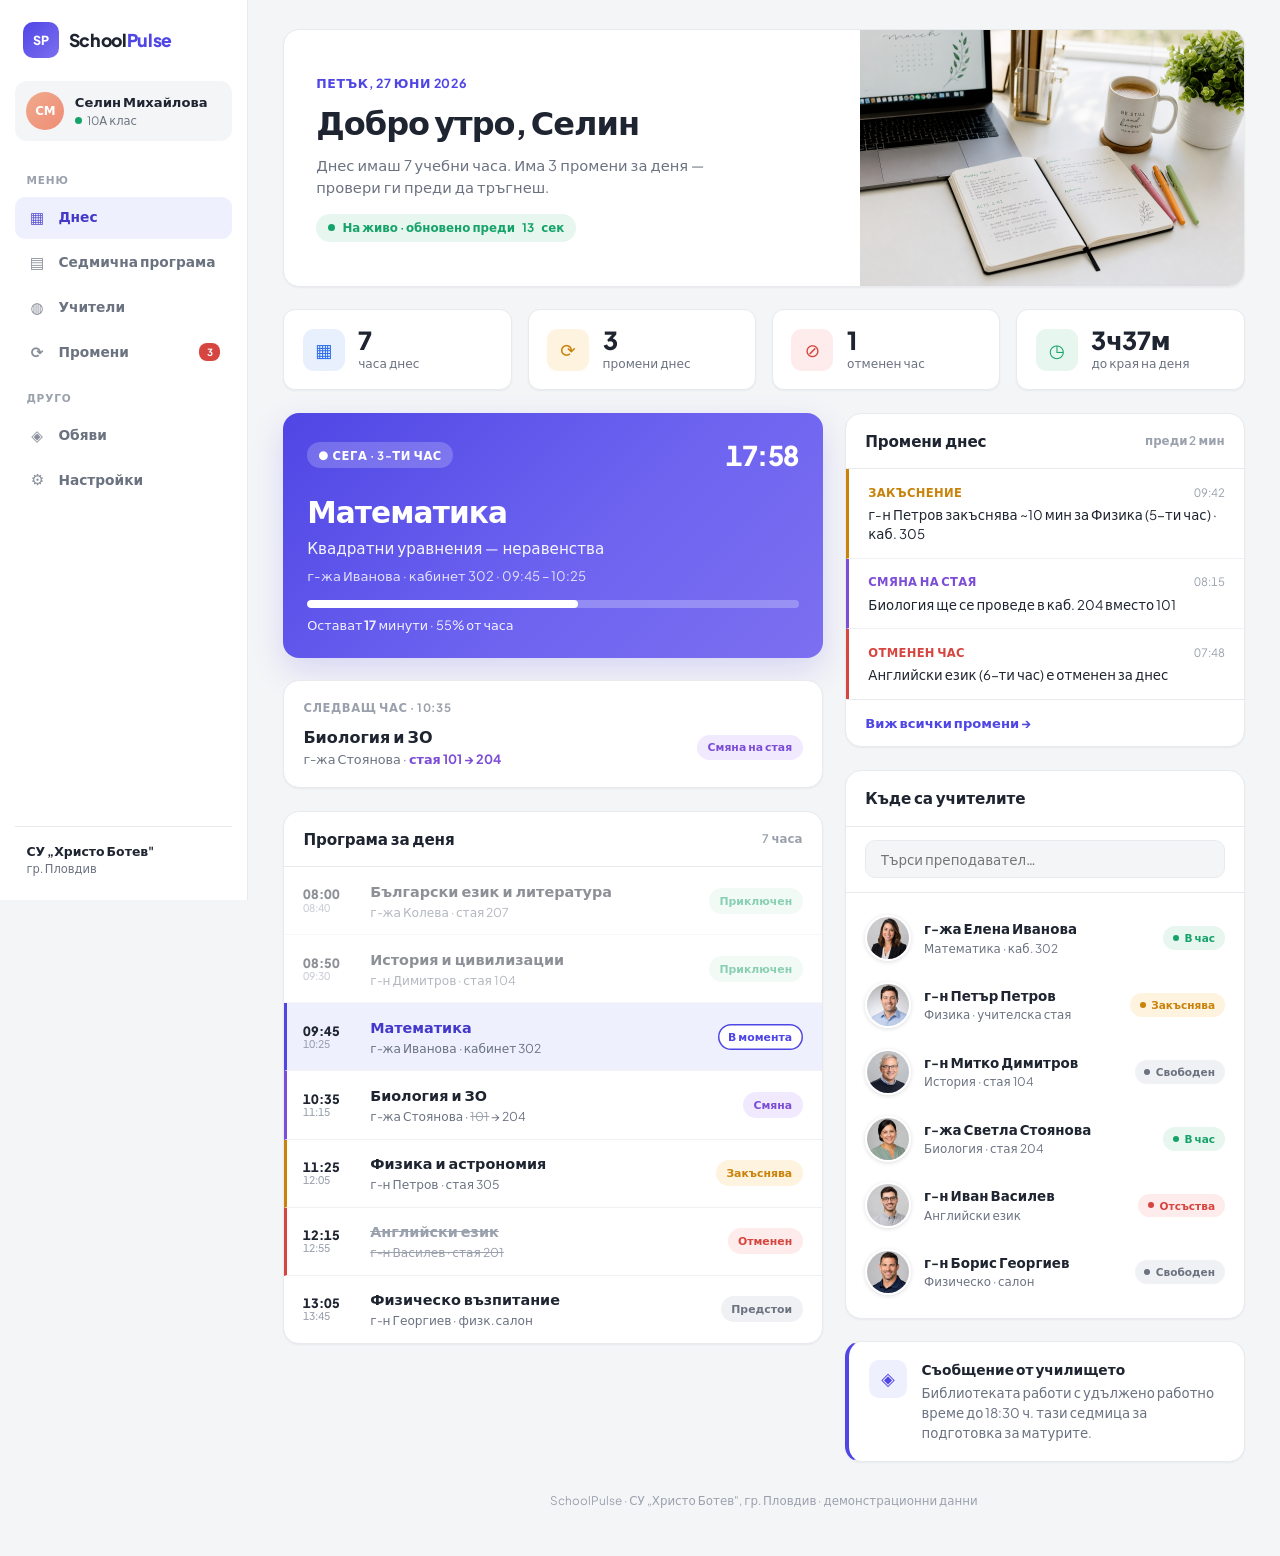
==== index.html @ 6195a9c3 "v9: professional photo-driven redesign - Switch to Plus Jakarta Sans, refined indigo + neutral palet" ====
<!DOCTYPE html>
<html lang="bg">
<head>
  <meta charset="UTF-8">
  <meta name="viewport" content="width=device-width, initial-scale=1.0">
  <title>SchoolPulse — Днес</title>
  <link rel="preconnect" href="https://fonts.googleapis.com">
  <link rel="preconnect" href="https://fonts.gstatic.com" crossorigin>
  <link href="https://fonts.googleapis.com/css2?family=Plus+Jakarta+Sans:ital,wght@0,400;0,500;0,600;0,700;0,800&display=swap" rel="stylesheet">
  <link rel="stylesheet" href="css/style.css">
</head>
<body>
<div class="app">

  <!-- ===== SIDEBAR ===== -->
  <aside class="side">
    <div class="side__brand">
      <span class="side__logo">SP</span>
      <span class="side__name">School<b>Pulse</b></span>
    </div>

    <div class="side__profile">
      <div class="side__avatar">СМ</div>
      <div class="side__pinfo">
        <p class="side__pname">Селин Михайлова</p>
        <p class="side__pmeta"><span class="dot"></span> 10А клас</p>
      </div>
    </div>

    <nav class="side__nav">
      <p class="side__group">Меню</p>
      <a href="index.html" class="side__link side__link--on"><span class="side__ic">▦</span> Днес</a>
      <a href="#" class="side__link"><span class="side__ic">▤</span> Седмична програма</a>
      <a href="#" class="side__link"><span class="side__ic">◍</span> Учители</a>
      <a href="#" class="side__link"><span class="side__ic">⟳</span> Промени <em class="side__badge">3</em></a>
      <p class="side__group">Друго</p>
      <a href="#" class="side__link"><span class="side__ic">◈</span> Обяви</a>
      <a href="#" class="side__link"><span class="side__ic">⚙</span> Настройки</a>
    </nav>

    <div class="side__foot">
      <p class="side__school">СУ „Христо Ботев"</p>
      <p class="side__city">гр. Пловдив</p>
    </div>
  </aside>

  <!-- ===== MAIN ===== -->
  <main class="main">

    <!-- HERO -->
    <header class="hero">
      <div class="hero__text">
        <span class="hero__eyebrow">Петък, 27 юни 2026</span>
        <h1 class="hero__name">Добро утро, Селин</h1>
        <p class="hero__desc">Днес имаш 7 учебни часа. Има 3 промени за деня — провери ги преди да тръгнеш.</p>
        <span class="hero__live"><span class="dot"></span> На живо · обновено преди <span id="sync-ago">12</span> сек</span>
      </div>
      <div class="hero__media"><img src="assets/img/hero-photo.png" alt=""></div>
    </header>

    <!-- STATS -->
    <section class="stats">
      <div class="stat">
        <span class="stat__icon stat__icon--blue">▦</span>
        <div><span class="stat__num">7</span><span class="stat__txt">часа днес</span></div>
      </div>
      <div class="stat">
        <span class="stat__icon stat__icon--amber">⟳</span>
        <div><span class="stat__num">3</span><span class="stat__txt">промени днес</span></div>
      </div>
      <div class="stat">
        <span class="stat__icon stat__icon--red">⊘</span>
        <div><span class="stat__num">1</span><span class="stat__txt">отменен час</span></div>
      </div>
      <div class="stat">
        <span class="stat__icon stat__icon--green">◷</span>
        <div><span class="stat__num" id="day-end-left">3ч 37м</span><span class="stat__txt">до края на деня</span></div>
      </div>
    </section>

    <!-- TWO COLUMNS -->
    <div class="grid">

      <!-- LEFT COLUMN -->
      <div class="col">

        <!-- NOW -->
        <section class="now">
          <div class="now__top">
            <span class="now__tag">● Сега · 3-ти час</span>
            <span class="now__timer" id="countdown">17:51</span>
          </div>
          <h2 class="now__subject">Математика</h2>
          <p class="now__topic">Квадратни уравнения — неравенства</p>
          <p class="now__meta">г-жа Иванова · кабинет 302 · 09:45 – 10:25</p>
          <div class="now__bar"><div class="now__bar-fill" id="progress-fill" style="width:55%"></div></div>
          <p class="now__left">Остават <strong id="mins-left">17</strong> минути · <span id="progress-pct">55</span>% от часа</p>
        </section>

        <!-- NEXT -->
        <section class="card next">
          <p class="next__label">Следващ час · 10:35</p>
          <div class="next__row">
            <div>
              <p class="next__subject">Биология и ЗО</p>
              <p class="next__meta">г-жа Стоянова · <b class="ink-purple">стая 101 → 204</b></p>
            </div>
            <span class="pill pill--purple">Смяна на стая</span>
          </div>
        </section>

        <!-- SCHEDULE -->
        <section class="card">
          <div class="card__head">
            <h3 class="card__title">Програма за деня</h3>
            <span class="card__meta">7 часа</span>
          </div>
          <ul class="sched">
            <li class="lesson lesson--done">
              <span class="lesson__time">08:00<small>08:40</small></span>
              <div class="lesson__info"><p class="lesson__name">Български език и литература</p><p class="lesson__sub">г-жа Колева · стая 207</p></div>
              <span class="pill pill--done">Приключен</span>
            </li>
            <li class="lesson lesson--done">
              <span class="lesson__time">08:50<small>09:30</small></span>
              <div class="lesson__info"><p class="lesson__name">История и цивилизации</p><p class="lesson__sub">г-н Димитров · стая 104</p></div>
              <span class="pill pill--done">Приключен</span>
            </li>
            <li class="lesson lesson--now">
              <span class="lesson__time">09:45<small>10:25</small></span>
              <div class="lesson__info"><p class="lesson__name">Математика</p><p class="lesson__sub">г-жа Иванова · кабинет 302</p></div>
              <span class="pill pill--now">В момента</span>
            </li>
            <li class="lesson lesson--purple">
              <span class="lesson__time">10:35<small>11:15</small></span>
              <div class="lesson__info"><p class="lesson__name">Биология и ЗО</p><p class="lesson__sub">г-жа Стоянова · <s>101</s> → 204</p></div>
              <span class="pill pill--purple">Смяна</span>
            </li>
            <li class="lesson lesson--amber">
              <span class="lesson__time">11:25<small>12:05</small></span>
              <div class="lesson__info"><p class="lesson__name">Физика и астрономия</p><p class="lesson__sub">г-н Петров · стая 305</p></div>
              <span class="pill pill--amber">Закъснява</span>
            </li>
            <li class="lesson lesson--cancel">
              <span class="lesson__time">12:15<small>12:55</small></span>
              <div class="lesson__info"><p class="lesson__name">Английски език</p><p class="lesson__sub">г-н Василев · стая 201</p></div>
              <span class="pill pill--cancel">Отменен</span>
            </li>
            <li class="lesson">
              <span class="lesson__time">13:05<small>13:45</small></span>
              <div class="lesson__info"><p class="lesson__name">Физическо възпитание</p><p class="lesson__sub">г-н Георгиев · физк. салон</p></div>
              <span class="pill pill--soft">Предстои</span>
            </li>
          </ul>
        </section>

      </div>

      <!-- RIGHT COLUMN -->
      <div class="col">

        <!-- CHANGES -->
        <section class="card">
          <div class="card__head">
            <h3 class="card__title">Промени днес</h3>
            <span class="card__meta">преди 2 мин</span>
          </div>
          <ul class="feed">
            <li class="feed__item feed__item--amber">
              <div class="feed__top"><span class="feed__type">Закъснение</span><time class="feed__time">09:42</time></div>
              <p class="feed__text">г-н Петров закъснява ~10 мин за Физика (5-ти час) · каб. 305</p>
            </li>
            <li class="feed__item feed__item--purple">
              <div class="feed__top"><span class="feed__type">Смяна на стая</span><time class="feed__time">08:15</time></div>
              <p class="feed__text">Биология ще се проведе в каб. 204 вместо 101</p>
            </li>
            <li class="feed__item feed__item--red">
              <div class="feed__top"><span class="feed__type">Отменен час</span><time class="feed__time">07:48</time></div>
              <p class="feed__text">Английски език (6-ти час) е отменен за днес</p>
            </li>
          </ul>
          <a class="card__link" href="#">Виж всички промени →</a>
        </section>

        <!-- TEACHERS -->
        <section class="card">
          <div class="card__head">
            <h3 class="card__title">Къде са учителите</h3>
          </div>
          <div class="search"><input type="search" placeholder="Търси преподавател…"></div>
          <div class="teachers">
            <figure class="tcard">
              <img src="assets/img/tp-1.png" alt="г-жа Иванова">
              <figcaption>
                <p class="tcard__name">г-жа Елена Иванова</p>
                <p class="tcard__sub">Математика · каб. 302</p>
              </figcaption>
              <span class="status status--green">В час</span>
            </figure>
            <figure class="tcard">
              <img src="assets/img/tp-2.png" alt="г-н Петров">
              <figcaption>
                <p class="tcard__name">г-н Петър Петров</p>
                <p class="tcard__sub">Физика · учителска стая</p>
              </figcaption>
              <span class="status status--amber">Закъснява</span>
            </figure>
            <figure class="tcard">
              <img src="assets/img/tp-3.png" alt="г-н Димитров">
              <figcaption>
                <p class="tcard__name">г-н Митко Димитров</p>
                <p class="tcard__sub">История · стая 104</p>
              </figcaption>
              <span class="status status--gray">Свободен</span>
            </figure>
            <figure class="tcard">
              <img src="assets/img/tp-4.png" alt="г-жа Стоянова">
              <figcaption>
                <p class="tcard__name">г-жа Светла Стоянова</p>
                <p class="tcard__sub">Биология · стая 204</p>
              </figcaption>
              <span class="status status--green">В час</span>
            </figure>
            <figure class="tcard">
              <img src="assets/img/tp-5.png" alt="г-н Василев">
              <figcaption>
                <p class="tcard__name">г-н Иван Василев</p>
                <p class="tcard__sub">Английски език</p>
              </figcaption>
              <span class="status status--red">Отсъства</span>
            </figure>
            <figure class="tcard">
              <img src="assets/img/tp-6.png" alt="г-н Георгиев">
              <figcaption>
                <p class="tcard__name">г-н Борис Георгиев</p>
                <p class="tcard__sub">Физическо · салон</p>
              </figcaption>
              <span class="status status--gray">Свободен</span>
            </figure>
          </div>
        </section>

        <!-- ANNOUNCEMENT -->
        <section class="announce">
          <span class="announce__icon">◈</span>
          <div>
            <p class="announce__title">Съобщение от училището</p>
            <p class="announce__text">Библиотеката работи с удължено работно време до 18:30 ч. тази седмица за подготовка за матурите.</p>
          </div>
        </section>

      </div>

    </div>

    <p class="footer">SchoolPulse · СУ „Христо Ботев", гр. Пловдив · демонстрационни данни</p>
  </main>

</div>

<!-- BOTTOM NAV (mobile) -->
<nav class="tabs">
  <a href="index.html" class="tabs__item tabs__item--on"><span>▦</span>Днес</a>
  <a href="#" class="tabs__item"><span>▤</span>Седмица</a>
  <a href="#" class="tabs__item"><span>◍</span>Учители</a>
  <a href="#" class="tabs__item"><span>⟳</span>Промени<em>3</em></a>
</nav>

<script src="js/app.js"></script>
</body>
</html>
---- css/style.css ----
/* SchoolPulse v9 — professional, photo-driven dashboard */

:root {
  --bg: #f4f5f7;
  --surface: #ffffff;
  --ink: #1e2430;
  --muted: #6b7280;
  --faint: #9aa1ad;
  --line: #e8eaee;
  --line-soft: #f0f1f4;

  --primary: #4f46e5;
  --primary-soft: #eef0fe;
  --primary-dark: #4338ca;

  --green: #15a36a;   --green-bg: #e7f6ee;
  --amber: #c9820a;   --amber-bg: #fdf3df;
  --purple: #7c4dd6;  --purple-bg: #f1eafe;
  --red: #d6453f;     --red-bg: #fdeceb;
  --gray: #6b7280;    --gray-bg: #f0f1f4;
  --blue: #2f6fed;    --blue-bg: #e8f0fe;

  --shadow-sm: 0 1px 2px rgba(20, 28, 46, 0.05);
  --shadow: 0 4px 16px rgba(20, 28, 46, 0.06);
  --shadow-lg: 0 12px 32px rgba(79, 70, 229, 0.18);
  --radius: 16px;
  --radius-sm: 12px;
  --side-w: 248px;
}

* { box-sizing: border-box; margin: 0; padding: 0; }

body {
  font-family: "Plus Jakarta Sans", system-ui, sans-serif;
  background: var(--bg);
  color: var(--ink);
  line-height: 1.5;
  -webkit-font-smoothing: antialiased;
}

.app { display: flex; min-height: 100vh; }

/* ===== SIDEBAR ===== */
.side {
  width: var(--side-w);
  flex-shrink: 0;
  background: var(--surface);
  border-right: 1px solid var(--line);
  position: fixed;
  inset: 0 auto 0 0;
  display: flex;
  flex-direction: column;
  padding: 1.4rem 0.95rem;
}

.side__brand { display: flex; align-items: center; gap: 0.6rem; padding: 0 0.5rem 1.4rem; }
.side__logo {
  width: 36px; height: 36px; border-radius: 10px;
  background: linear-gradient(135deg, var(--primary), #7c6ff0);
  color: #fff; font-weight: 800; font-size: 0.78rem;
  display: grid; place-items: center;
}
.side__name { font-size: 1.1rem; font-weight: 800; letter-spacing: -0.02em; }
.side__name b { color: var(--primary); font-weight: 800; }

.side__profile {
  display: flex; align-items: center; gap: 0.65rem;
  padding: 0.7rem; margin-bottom: 1.1rem;
  background: var(--bg);
  border-radius: var(--radius-sm);
}
.side__avatar {
  width: 38px; height: 38px; border-radius: 50%;
  background: linear-gradient(135deg, #f0a98c, #ef8d76);
  color: #fff; font-weight: 700; font-size: 0.74rem;
  display: grid; place-items: center; flex-shrink: 0;
}
.side__pname { font-weight: 700; font-size: 0.82rem; white-space: nowrap; overflow: hidden; text-overflow: ellipsis; }
.side__pmeta { font-size: 0.72rem; color: var(--muted); display: flex; align-items: center; gap: 0.35rem; }

.side__nav { flex: 1; display: flex; flex-direction: column; gap: 0.18rem; }
.side__group {
  font-size: 0.66rem; font-weight: 700; text-transform: uppercase;
  letter-spacing: 0.08em; color: var(--faint);
  padding: 0.85rem 0.7rem 0.35rem;
}
.side__link {
  display: flex; align-items: center; gap: 0.7rem;
  padding: 0.6rem 0.75rem; border-radius: 10px;
  text-decoration: none; color: var(--muted);
  font-weight: 600; font-size: 0.86rem;
  transition: background 0.15s, color 0.15s;
}
.side__ic { font-size: 0.95rem; width: 20px; text-align: center; opacity: 0.8; }
.side__link:hover { background: var(--bg); color: var(--ink); }
.side__link--on { background: var(--primary-soft); color: var(--primary-dark); }
.side__badge {
  margin-left: auto; font-style: normal;
  background: var(--red); color: #fff;
  font-size: 0.62rem; font-weight: 700;
  padding: 0.1rem 0.45rem; border-radius: 8px;
}
.side__foot { padding: 0.9rem 0.7rem 0; border-top: 1px solid var(--line); }
.side__school { font-size: 0.78rem; font-weight: 700; }
.side__city { font-size: 0.72rem; color: var(--muted); }
.dot { width: 7px; height: 7px; border-radius: 50%; background: var(--green); display: inline-block; }

/* ===== MAIN ===== */
.main {
  margin-left: var(--side-w);
  flex: 1;
  padding: 1.8rem 2.2rem 2.4rem;
  max-width: 1420px;
  display: flex;
  flex-direction: column;
  gap: 1.4rem;
}

/* HERO */
.hero {
  display: flex;
  align-items: stretch;
  justify-content: space-between;
  gap: 2rem;
  background: var(--surface);
  border: 1px solid var(--line);
  border-radius: var(--radius);
  box-shadow: var(--shadow-sm);
  overflow: hidden;
}
.hero__text { padding: 1.9rem 2rem; display: flex; flex-direction: column; justify-content: center; }
.hero__eyebrow { font-size: 0.78rem; font-weight: 700; color: var(--primary); text-transform: uppercase; letter-spacing: 0.05em; }
.hero__name { font-size: 2rem; font-weight: 800; letter-spacing: -0.03em; margin-top: 0.35rem; }
.hero__desc { font-size: 0.92rem; color: var(--muted); margin-top: 0.5rem; max-width: 440px; }
.hero__live {
  display: inline-flex; align-items: center; gap: 0.45rem; align-self: flex-start;
  margin-top: 1rem; font-size: 0.74rem; font-weight: 700;
  background: var(--green-bg); color: var(--green);
  padding: 0.32rem 0.75rem; border-radius: 999px;
}
.hero__live .dot { animation: blink 1.8s infinite; }
@keyframes blink { 50% { opacity: 0.35; } }
.hero__media { width: 40%; min-width: 280px; flex-shrink: 0; }
.hero__media img { width: 100%; height: 100%; object-fit: cover; display: block; }

/* STATS */
.stats { display: grid; grid-template-columns: repeat(4, 1fr); gap: 1rem; }
.stat {
  display: flex; align-items: center; gap: 0.85rem;
  background: var(--surface);
  border: 1px solid var(--line);
  border-radius: var(--radius-sm);
  padding: 1.05rem 1.15rem;
  box-shadow: var(--shadow-sm);
}
.stat__icon {
  width: 42px; height: 42px; border-radius: 11px;
  display: grid; place-items: center;
  font-size: 1.15rem; flex-shrink: 0;
}
.stat__icon--blue  { background: var(--blue-bg);  color: var(--blue); }
.stat__icon--amber { background: var(--amber-bg); color: var(--amber); }
.stat__icon--red   { background: var(--red-bg);   color: var(--red); }
.stat__icon--green { background: var(--green-bg); color: var(--green); }
.stat__num { display: block; font-size: 1.55rem; font-weight: 800; letter-spacing: -0.02em; line-height: 1.1; }
.stat__txt { display: block; font-size: 0.76rem; color: var(--muted); font-weight: 500; }

/* GRID */
.grid { display: grid; grid-template-columns: 1.35fr 1fr; gap: 1.4rem; align-items: start; }
.col { display: flex; flex-direction: column; gap: 1.4rem; }

/* CARD */
.card {
  background: var(--surface);
  border: 1px solid var(--line);
  border-radius: var(--radius);
  box-shadow: var(--shadow-sm);
  overflow: hidden;
}
.card__head {
  display: flex; align-items: center; justify-content: space-between;
  padding: 1rem 1.2rem; border-bottom: 1px solid var(--line);
}
.card__title { font-size: 0.95rem; font-weight: 800; letter-spacing: -0.01em; }
.card__meta { font-size: 0.74rem; color: var(--faint); font-weight: 600; }
.card__link {
  display: block; padding: 0.85rem 1.2rem;
  font-size: 0.82rem; font-weight: 700; color: var(--primary);
  text-decoration: none; border-top: 1px solid var(--line);
}
.card__link:hover { background: var(--primary-soft); }

/* NOW */
.now {
  background: linear-gradient(135deg, var(--primary) 0%, #6d63f0 55%, #7c6ff0 100%);
  border-radius: var(--radius);
  padding: 1.4rem 1.5rem;
  color: #fff;
  box-shadow: var(--shadow-lg);
}
.now__top { display: flex; align-items: center; justify-content: space-between; }
.now__tag {
  font-size: 0.72rem; font-weight: 700; text-transform: uppercase; letter-spacing: 0.05em;
  background: rgba(255,255,255,0.2); padding: 0.28rem 0.7rem; border-radius: 999px;
}
.now__timer { font-size: 1.7rem; font-weight: 800; font-variant-numeric: tabular-nums; letter-spacing: -0.02em; }
.now__subject { font-size: 1.85rem; font-weight: 800; letter-spacing: -0.03em; margin-top: 0.8rem; }
.now__topic { font-size: 0.95rem; opacity: 0.95; margin-top: 0.25rem; }
.now__meta { font-size: 0.82rem; opacity: 0.82; margin-top: 0.4rem; }
.now__bar { height: 8px; background: rgba(255,255,255,0.25); border-radius: 999px; margin-top: 0.9rem; overflow: hidden; }
.now__bar-fill { height: 100%; background: #fff; border-radius: 999px; transition: width 1s linear; }
.now__left { font-size: 0.8rem; opacity: 0.92; margin-top: 0.5rem; }

/* NEXT */
.next { padding: 1.1rem 1.2rem; }
.next__label { font-size: 0.72rem; font-weight: 700; text-transform: uppercase; letter-spacing: 0.05em; color: var(--faint); margin-bottom: 0.55rem; }
.next__row { display: flex; align-items: center; justify-content: space-between; gap: 0.75rem; }
.next__subject { font-weight: 800; font-size: 1rem; }
.next__meta { font-size: 0.8rem; color: var(--muted); margin-top: 0.1rem; }
.ink-purple { color: var(--purple); font-weight: 700; }

/* SCHEDULE */
.sched { list-style: none; }
.lesson {
  display: grid; grid-template-columns: 54px 1fr auto;
  align-items: center; gap: 0.8rem;
  padding: 0.85rem 1.2rem; border-bottom: 1px solid var(--line-soft);
}
.lesson:last-child { border-bottom: none; }
.lesson__time { font-size: 0.8rem; font-weight: 800; line-height: 1.15; font-variant-numeric: tabular-nums; }
.lesson__time small { display: block; font-size: 0.66rem; font-weight: 500; color: var(--faint); }
.lesson__name { font-weight: 700; font-size: 0.9rem; }
.lesson__sub { font-size: 0.76rem; color: var(--muted); }
.lesson__sub s { color: var(--faint); }
.lesson--now { background: var(--primary-soft); border-left: 3px solid var(--primary); padding-left: calc(1.2rem - 3px); }
.lesson--now .lesson__name { color: var(--primary-dark); }
.lesson--purple { border-left: 3px solid var(--purple); padding-left: calc(1.2rem - 3px); }
.lesson--amber  { border-left: 3px solid var(--amber);  padding-left: calc(1.2rem - 3px); }
.lesson--cancel { border-left: 3px solid var(--red); padding-left: calc(1.2rem - 3px); }
.lesson--cancel .lesson__name, .lesson--cancel .lesson__sub { text-decoration: line-through; color: var(--faint); }
.lesson--done { opacity: 0.5; }

/* PILLS */
.pill {
  font-size: 0.68rem; font-weight: 700;
  padding: 0.28rem 0.65rem; border-radius: 999px; white-space: nowrap;
}
.pill--done   { background: var(--green-bg);  color: var(--green); }
.pill--now    { background: #fff; color: var(--primary); box-shadow: inset 0 0 0 1.5px var(--primary); }
.pill--purple { background: var(--purple-bg); color: var(--purple); }
.pill--amber  { background: var(--amber-bg);  color: var(--amber); }
.pill--cancel { background: var(--red-bg);    color: var(--red); }
.pill--soft   { background: var(--gray-bg);   color: var(--gray); }

/* FEED */
.feed { list-style: none; }
.feed__item { padding: 0.9rem 1.2rem; border-bottom: 1px solid var(--line-soft); border-left: 3px solid transparent; }
.feed__item:last-child { border-bottom: none; }
.feed__item--amber  { border-left-color: var(--amber); }
.feed__item--purple { border-left-color: var(--purple); }
.feed__item--red    { border-left-color: var(--red); }
.feed__top { display: flex; align-items: center; justify-content: space-between; gap: 0.5rem; }
.feed__type { font-size: 0.72rem; font-weight: 800; text-transform: uppercase; letter-spacing: 0.03em; }
.feed__item--amber .feed__type  { color: var(--amber); }
.feed__item--purple .feed__type { color: var(--purple); }
.feed__item--red .feed__type    { color: var(--red); }
.feed__time { font-size: 0.72rem; color: var(--faint); font-variant-numeric: tabular-nums; }
.feed__text { font-size: 0.83rem; color: var(--ink); margin-top: 0.25rem; line-height: 1.45; }

/* SEARCH */
.search { padding: 0.85rem 1.2rem; border-bottom: 1px solid var(--line); }
.search input {
  width: 100%; font-family: inherit; font-size: 0.84rem; font-weight: 500;
  padding: 0.6rem 0.9rem; border: 1px solid var(--line);
  border-radius: 10px; background: var(--bg); color: var(--ink); outline: none;
}
.search input:focus { border-color: var(--primary); box-shadow: 0 0 0 3px var(--primary-soft); }

/* TEACHERS */
.teachers { padding: 0.75rem 0.6rem; }
.tcard {
  display: flex; align-items: center; gap: 0.8rem;
  padding: 0.65rem 0.6rem; border-radius: 12px;
  transition: background 0.12s;
}
.tcard:hover { background: var(--bg); }
.tcard img {
  width: 46px; height: 46px; border-radius: 50%;
  object-fit: cover; flex-shrink: 0;
  border: 2px solid var(--surface);
  box-shadow: 0 1px 4px rgba(20,28,46,0.15);
}
.tcard figcaption { flex: 1; min-width: 0; }
.tcard__name { font-weight: 700; font-size: 0.84rem; white-space: nowrap; overflow: hidden; text-overflow: ellipsis; }
.tcard__sub { font-size: 0.74rem; color: var(--muted); }
.status {
  font-size: 0.66rem; font-weight: 700; white-space: nowrap;
  padding: 0.25rem 0.6rem; border-radius: 999px;
  display: inline-flex; align-items: center; gap: 0.35rem;
}
.status::before { content: ""; width: 6px; height: 6px; border-radius: 50%; background: currentColor; }
.status--green { background: var(--green-bg); color: var(--green); }
.status--amber { background: var(--amber-bg); color: var(--amber); }
.status--gray  { background: var(--gray-bg);  color: var(--gray); }
.status--red   { background: var(--red-bg);   color: var(--red); }

/* ANNOUNCE */
.announce {
  display: flex; align-items: flex-start; gap: 0.9rem;
  background: var(--surface);
  border: 1px solid var(--line);
  border-left: 4px solid var(--primary);
  border-radius: var(--radius);
  padding: 1.1rem 1.25rem;
  box-shadow: var(--shadow-sm);
}
.announce__icon {
  width: 38px; height: 38px; border-radius: 10px; flex-shrink: 0;
  background: var(--primary-soft); color: var(--primary);
  display: grid; place-items: center; font-size: 1.1rem;
}
.announce__title { font-weight: 800; font-size: 0.86rem; }
.announce__text { font-size: 0.83rem; color: var(--muted); margin-top: 0.2rem; line-height: 1.5; }

.footer { text-align: center; font-size: 0.74rem; color: var(--faint); padding: 0.5rem 0; }

/* BOTTOM TABS — mobile */
.tabs { display: none; }

/* ===== RESPONSIVE ===== */
@media (max-width: 1040px) {
  .grid { grid-template-columns: 1fr; }
}

@media (max-width: 760px) {
  .side { display: none; }
  .main { margin-left: 0; padding: 1.2rem 1rem 5.5rem; }
  .hero { flex-direction: column; }
  .hero__media { width: 100%; min-width: 0; height: 180px; }
  .hero__text { padding: 1.4rem 1.3rem; }
  .stats { grid-template-columns: repeat(2, 1fr); gap: 0.7rem; }

  .tabs {
    display: flex;
    position: fixed; left: 50%; bottom: 14px; transform: translateX(-50%);
    width: calc(100% - 2rem); max-width: 460px;
    background: var(--surface); border: 1px solid var(--line);
    border-radius: 999px; box-shadow: 0 8px 24px rgba(20,28,46,0.14);
    padding: 0.4rem; z-index: 100;
  }
  .tabs__item {
    flex: 1; display: flex; flex-direction: column; align-items: center; gap: 0.12rem;
    text-decoration: none; font-size: 0.62rem; font-weight: 700;
    color: var(--muted); padding: 0.4rem 0; border-radius: 999px; position: relative;
  }
  .tabs__item span { font-size: 1rem; }
  .tabs__item--on { background: var(--primary-soft); color: var(--primary); }
  .tabs__item em {
    position: absolute; top: 2px; right: calc(50% - 20px);
    background: var(--red); color: #fff; font-style: normal; font-size: 0.55rem;
    padding: 0.05rem 0.3rem; border-radius: 8px;
  }
}
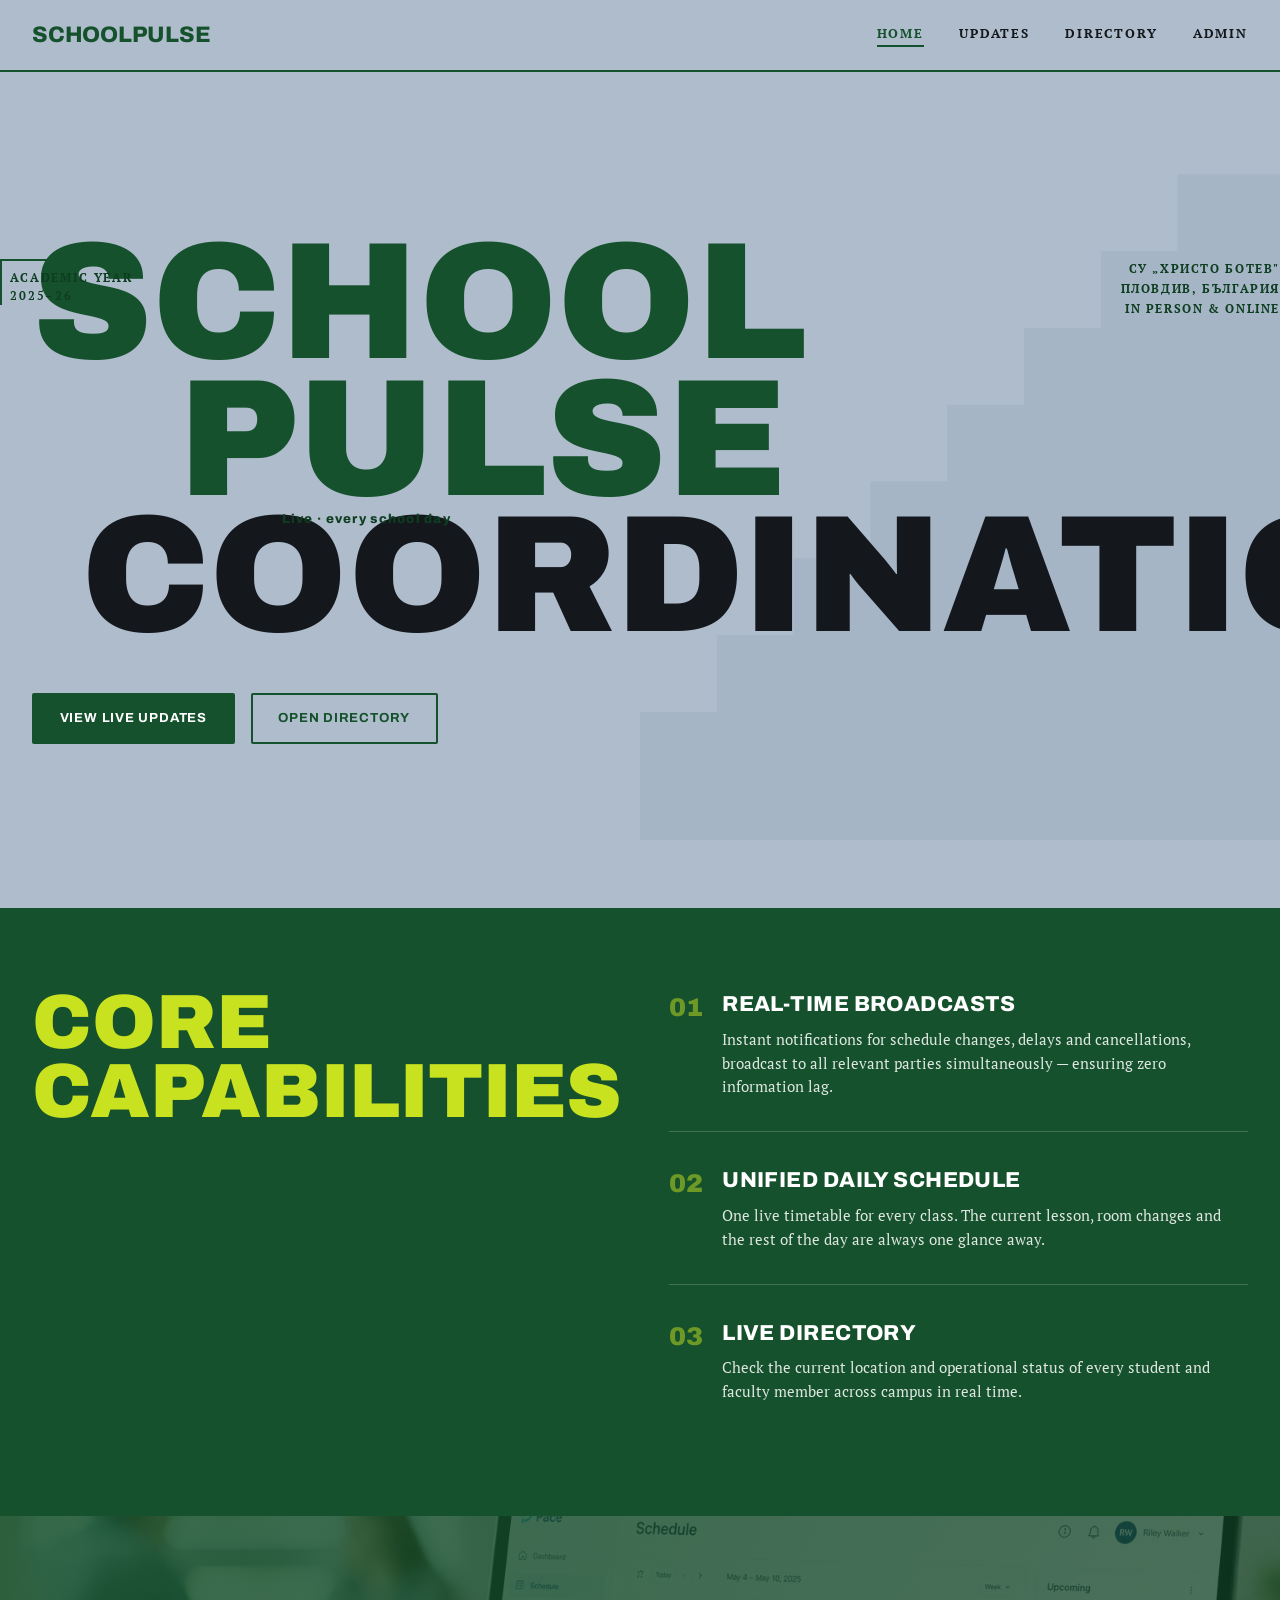
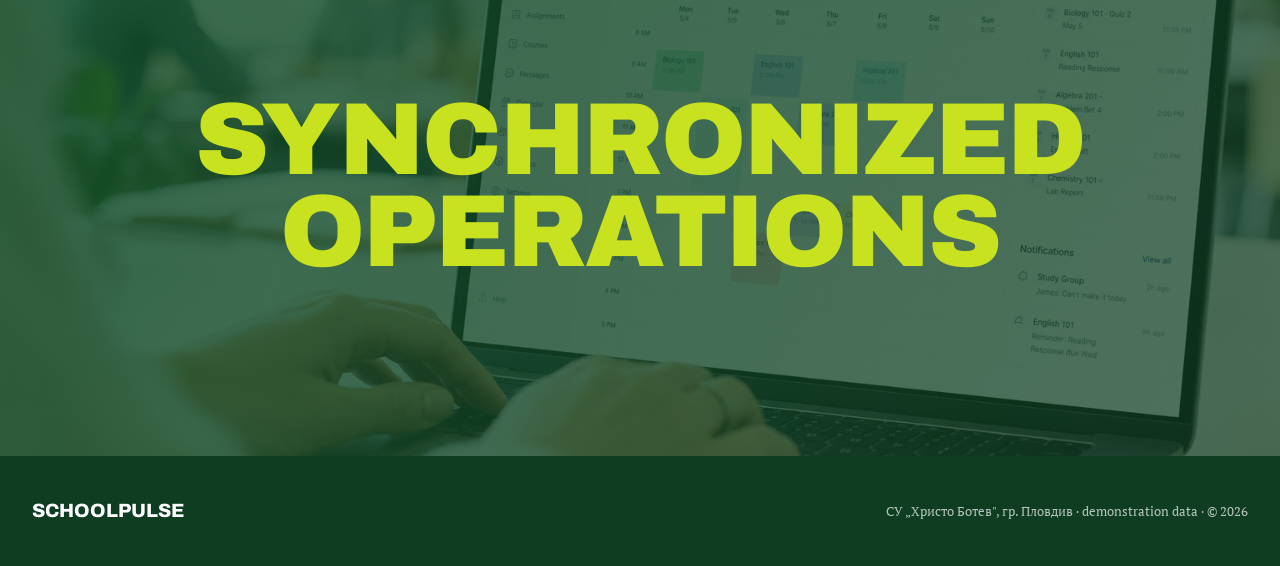
==== commit 43e4ad07: "v10: editorial enterprise multi-page redesign Rebuild as a 4-page product matching the requested edi" ====
--- a/index.html
+++ b/index.html
@@ -1,271 +1,100 @@
 <!DOCTYPE html>
-<html lang="bg">
+<html lang="en">
 <head>
   <meta charset="UTF-8">
   <meta name="viewport" content="width=device-width, initial-scale=1.0">
-  <title>SchoolPulse — Днес</title>
+  <title>SchoolPulse — Live School Coordination</title>
   <link rel="preconnect" href="https://fonts.googleapis.com">
   <link rel="preconnect" href="https://fonts.gstatic.com" crossorigin>
-  <link href="https://fonts.googleapis.com/css2?family=Plus+Jakarta+Sans:ital,wght@0,400;0,500;0,600;0,700;0,800&display=swap" rel="stylesheet">
+  <link href="https://fonts.googleapis.com/css2?family=Archivo:wght@600;700;800;900&family=PT+Serif:wght@400;700&display=swap" rel="stylesheet">
   <link rel="stylesheet" href="css/style.css">
 </head>
 <body>
-<div class="app">
 
-  <!-- ===== SIDEBAR ===== -->
-  <aside class="side">
-    <div class="side__brand">
-      <span class="side__logo">SP</span>
-      <span class="side__name">School<b>Pulse</b></span>
+  <header class="nav">
+    <div class="nav__inner">
+      <a href="index.html" class="nav__brand">SCHOOLPULSE</a>
+      <nav class="nav__links">
+        <a href="index.html" class="nav__link nav__link--on">Home</a>
+        <a href="updates.html" class="nav__link">Updates</a>
+        <a href="directory.html" class="nav__link">Directory</a>
+        <a href="admin.html" class="nav__link">Admin</a>
+      </nav>
     </div>
+  </header>
 
-    <div class="side__profile">
-      <div class="side__avatar">СМ</div>
-      <div class="side__pinfo">
-        <p class="side__pname">Селин Михайлова</p>
-        <p class="side__pmeta"><span class="dot"></span> 10А клас</p>
+  <!-- HERO -->
+  <section class="hero">
+    <svg class="hero__stairs" viewBox="0 0 1000 600" preserveAspectRatio="xMidYMid slice" aria-hidden="true">
+      <g fill="#9fb0c1">
+        <rect x="500" y="500" width="100" height="100"/>
+        <rect x="560" y="440" width="100" height="160"/>
+        <rect x="620" y="380" width="100" height="220"/>
+        <rect x="680" y="320" width="100" height="280"/>
+        <rect x="740" y="260" width="100" height="340"/>
+        <rect x="800" y="200" width="100" height="400"/>
+        <rect x="860" y="140" width="100" height="460"/>
+        <rect x="920" y="80"  width="100" height="520"/>
+      </g>
+    </svg>
+    <div class="wrap hero__inner">
+      <span class="hero__corner">Academic Year<br>2025–26</span>
+      <span class="hero__place">СУ „Христо Ботев"<br>Пловдив, България<br>In person &amp; online</span>
+      <h1 class="hero__title d">
+        <span class="l1">School</span>
+        <span class="l2">Pulse</span>
+        <span class="l3">Coordination</span>
+      </h1>
+      <span class="hero__date d">Live · every school day</span>
+      <div class="hero__cta">
+        <a href="updates.html" class="btn btn--solid">View Live Updates</a>
+        <a href="directory.html" class="btn btn--ghost">Open Directory</a>
       </div>
     </div>
+  </section>
 
-    <nav class="side__nav">
-      <p class="side__group">Меню</p>
-      <a href="index.html" class="side__link side__link--on"><span class="side__ic">▦</span> Днес</a>
-      <a href="#" class="side__link"><span class="side__ic">▤</span> Седмична програма</a>
-      <a href="#" class="side__link"><span class="side__ic">◍</span> Учители</a>
-      <a href="#" class="side__link"><span class="side__ic">⟳</span> Промени <em class="side__badge">3</em></a>
-      <p class="side__group">Друго</p>
-      <a href="#" class="side__link"><span class="side__ic">◈</span> Обяви</a>
-      <a href="#" class="side__link"><span class="side__ic">⚙</span> Настройки</a>
-    </nav>
+  <!-- CORE CAPABILITIES -->
+  <section class="caps">
+    <div class="wrap caps__grid">
+      <h2 class="caps__title d">Core<br>Capabilities</h2>
+      <div class="caps__list">
+        <article class="cap">
+          <span class="cap__num d">01</span>
+          <div>
+            <h3 class="cap__name">Real-Time Broadcasts</h3>
+            <p class="cap__desc">Instant notifications for schedule changes, delays and cancellations, broadcast to all relevant parties simultaneously — ensuring zero information lag.</p>
+          </div>
+        </article>
+        <article class="cap">
+          <span class="cap__num d">02</span>
+          <div>
+            <h3 class="cap__name">Unified Daily Schedule</h3>
+            <p class="cap__desc">One live timetable for every class. The current lesson, room changes and the rest of the day are always one glance away.</p>
+          </div>
+        </article>
+        <article class="cap">
+          <span class="cap__num d">03</span>
+          <div>
+            <h3 class="cap__name">Live Directory</h3>
+            <p class="cap__desc">Check the current location and operational status of every student and faculty member across campus in real time.</p>
+          </div>
+        </article>
+      </div>
+    </div>
+  </section>
 
-    <div class="side__foot">
-      <p class="side__school">СУ „Христо Ботев"</p>
-      <p class="side__city">гр. Пловдив</p>
+  <!-- OPS BAND -->
+  <section class="ops">
+    <img class="ops__img" src="assets/img/ops.png" alt="">
+    <h2 class="ops__title d">Synchronized<br>Operations</h2>
+  </section>
+
+  <footer class="foot">
+    <div class="wrap foot__inner">
+      <span class="foot__brand">SCHOOLPULSE</span>
+      <span class="foot__txt">СУ „Христо Ботев", гр. Пловдив · demonstration data · © 2026</span>
     </div>
-  </aside>
+  </footer>
 
-  <!-- ===== MAIN ===== -->
-  <main class="main">
-
-    <!-- HERO -->
-    <header class="hero">
-      <div class="hero__text">
-        <span class="hero__eyebrow">Петък, 27 юни 2026</span>
-        <h1 class="hero__name">Добро утро, Селин</h1>
-        <p class="hero__desc">Днес имаш 7 учебни часа. Има 3 промени за деня — провери ги преди да тръгнеш.</p>
-        <span class="hero__live"><span class="dot"></span> На живо · обновено преди <span id="sync-ago">12</span> сек</span>
-      </div>
-      <div class="hero__media"><img src="assets/img/hero-photo.png" alt=""></div>
-    </header>
-
-    <!-- STATS -->
-    <section class="stats">
-      <div class="stat">
-        <span class="stat__icon stat__icon--blue">▦</span>
-        <div><span class="stat__num">7</span><span class="stat__txt">часа днес</span></div>
-      </div>
-      <div class="stat">
-        <span class="stat__icon stat__icon--amber">⟳</span>
-        <div><span class="stat__num">3</span><span class="stat__txt">промени днес</span></div>
-      </div>
-      <div class="stat">
-        <span class="stat__icon stat__icon--red">⊘</span>
-        <div><span class="stat__num">1</span><span class="stat__txt">отменен час</span></div>
-      </div>
-      <div class="stat">
-        <span class="stat__icon stat__icon--green">◷</span>
-        <div><span class="stat__num" id="day-end-left">3ч 37м</span><span class="stat__txt">до края на деня</span></div>
-      </div>
-    </section>
-
-    <!-- TWO COLUMNS -->
-    <div class="grid">
-
-      <!-- LEFT COLUMN -->
-      <div class="col">
-
-        <!-- NOW -->
-        <section class="now">
-          <div class="now__top">
-            <span class="now__tag">● Сега · 3-ти час</span>
-            <span class="now__timer" id="countdown">17:51</span>
-          </div>
-          <h2 class="now__subject">Математика</h2>
-          <p class="now__topic">Квадратни уравнения — неравенства</p>
-          <p class="now__meta">г-жа Иванова · кабинет 302 · 09:45 – 10:25</p>
-          <div class="now__bar"><div class="now__bar-fill" id="progress-fill" style="width:55%"></div></div>
-          <p class="now__left">Остават <strong id="mins-left">17</strong> минути · <span id="progress-pct">55</span>% от часа</p>
-        </section>
-
-        <!-- NEXT -->
-        <section class="card next">
-          <p class="next__label">Следващ час · 10:35</p>
-          <div class="next__row">
-            <div>
-              <p class="next__subject">Биология и ЗО</p>
-              <p class="next__meta">г-жа Стоянова · <b class="ink-purple">стая 101 → 204</b></p>
-            </div>
-            <span class="pill pill--purple">Смяна на стая</span>
-          </div>
-        </section>
-
-        <!-- SCHEDULE -->
-        <section class="card">
-          <div class="card__head">
-            <h3 class="card__title">Програма за деня</h3>
-            <span class="card__meta">7 часа</span>
-          </div>
-          <ul class="sched">
-            <li class="lesson lesson--done">
-              <span class="lesson__time">08:00<small>08:40</small></span>
-              <div class="lesson__info"><p class="lesson__name">Български език и литература</p><p class="lesson__sub">г-жа Колева · стая 207</p></div>
-              <span class="pill pill--done">Приключен</span>
-            </li>
-            <li class="lesson lesson--done">
-              <span class="lesson__time">08:50<small>09:30</small></span>
-              <div class="lesson__info"><p class="lesson__name">История и цивилизации</p><p class="lesson__sub">г-н Димитров · стая 104</p></div>
-              <span class="pill pill--done">Приключен</span>
-            </li>
-            <li class="lesson lesson--now">
-              <span class="lesson__time">09:45<small>10:25</small></span>
-              <div class="lesson__info"><p class="lesson__name">Математика</p><p class="lesson__sub">г-жа Иванова · кабинет 302</p></div>
-              <span class="pill pill--now">В момента</span>
-            </li>
-            <li class="lesson lesson--purple">
-              <span class="lesson__time">10:35<small>11:15</small></span>
-              <div class="lesson__info"><p class="lesson__name">Биология и ЗО</p><p class="lesson__sub">г-жа Стоянова · <s>101</s> → 204</p></div>
-              <span class="pill pill--purple">Смяна</span>
-            </li>
-            <li class="lesson lesson--amber">
-              <span class="lesson__time">11:25<small>12:05</small></span>
-              <div class="lesson__info"><p class="lesson__name">Физика и астрономия</p><p class="lesson__sub">г-н Петров · стая 305</p></div>
-              <span class="pill pill--amber">Закъснява</span>
-            </li>
-            <li class="lesson lesson--cancel">
-              <span class="lesson__time">12:15<small>12:55</small></span>
-              <div class="lesson__info"><p class="lesson__name">Английски език</p><p class="lesson__sub">г-н Василев · стая 201</p></div>
-              <span class="pill pill--cancel">Отменен</span>
-            </li>
-            <li class="lesson">
-              <span class="lesson__time">13:05<small>13:45</small></span>
-              <div class="lesson__info"><p class="lesson__name">Физическо възпитание</p><p class="lesson__sub">г-н Георгиев · физк. салон</p></div>
-              <span class="pill pill--soft">Предстои</span>
-            </li>
-          </ul>
-        </section>
-
-      </div>
-
-      <!-- RIGHT COLUMN -->
-      <div class="col">
-
-        <!-- CHANGES -->
-        <section class="card">
-          <div class="card__head">
-            <h3 class="card__title">Промени днес</h3>
-            <span class="card__meta">преди 2 мин</span>
-          </div>
-          <ul class="feed">
-            <li class="feed__item feed__item--amber">
-              <div class="feed__top"><span class="feed__type">Закъснение</span><time class="feed__time">09:42</time></div>
-              <p class="feed__text">г-н Петров закъснява ~10 мин за Физика (5-ти час) · каб. 305</p>
-            </li>
-            <li class="feed__item feed__item--purple">
-              <div class="feed__top"><span class="feed__type">Смяна на стая</span><time class="feed__time">08:15</time></div>
-              <p class="feed__text">Биология ще се проведе в каб. 204 вместо 101</p>
-            </li>
-            <li class="feed__item feed__item--red">
-              <div class="feed__top"><span class="feed__type">Отменен час</span><time class="feed__time">07:48</time></div>
-              <p class="feed__text">Английски език (6-ти час) е отменен за днес</p>
-            </li>
-          </ul>
-          <a class="card__link" href="#">Виж всички промени →</a>
-        </section>
-
-        <!-- TEACHERS -->
-        <section class="card">
-          <div class="card__head">
-            <h3 class="card__title">Къде са учителите</h3>
-          </div>
-          <div class="search"><input type="search" placeholder="Търси преподавател…"></div>
-          <div class="teachers">
-            <figure class="tcard">
-              <img src="assets/img/tp-1.png" alt="г-жа Иванова">
-              <figcaption>
-                <p class="tcard__name">г-жа Елена Иванова</p>
-                <p class="tcard__sub">Математика · каб. 302</p>
-              </figcaption>
-              <span class="status status--green">В час</span>
-            </figure>
-            <figure class="tcard">
-              <img src="assets/img/tp-2.png" alt="г-н Петров">
-              <figcaption>
-                <p class="tcard__name">г-н Петър Петров</p>
-                <p class="tcard__sub">Физика · учителска стая</p>
-              </figcaption>
-              <span class="status status--amber">Закъснява</span>
-            </figure>
-            <figure class="tcard">
-              <img src="assets/img/tp-3.png" alt="г-н Димитров">
-              <figcaption>
-                <p class="tcard__name">г-н Митко Димитров</p>
-                <p class="tcard__sub">История · стая 104</p>
-              </figcaption>
-              <span class="status status--gray">Свободен</span>
-            </figure>
-            <figure class="tcard">
-              <img src="assets/img/tp-4.png" alt="г-жа Стоянова">
-              <figcaption>
-                <p class="tcard__name">г-жа Светла Стоянова</p>
-                <p class="tcard__sub">Биология · стая 204</p>
-              </figcaption>
-              <span class="status status--green">В час</span>
-            </figure>
-            <figure class="tcard">
-              <img src="assets/img/tp-5.png" alt="г-н Василев">
-              <figcaption>
-                <p class="tcard__name">г-н Иван Василев</p>
-                <p class="tcard__sub">Английски език</p>
-              </figcaption>
-              <span class="status status--red">Отсъства</span>
-            </figure>
-            <figure class="tcard">
-              <img src="assets/img/tp-6.png" alt="г-н Георгиев">
-              <figcaption>
-                <p class="tcard__name">г-н Борис Георгиев</p>
-                <p class="tcard__sub">Физическо · салон</p>
-              </figcaption>
-              <span class="status status--gray">Свободен</span>
-            </figure>
-          </div>
-        </section>
-
-        <!-- ANNOUNCEMENT -->
-        <section class="announce">
-          <span class="announce__icon">◈</span>
-          <div>
-            <p class="announce__title">Съобщение от училището</p>
-            <p class="announce__text">Библиотеката работи с удължено работно време до 18:30 ч. тази седмица за подготовка за матурите.</p>
-          </div>
-        </section>
-
-      </div>
-
-    </div>
-
-    <p class="footer">SchoolPulse · СУ „Христо Ботев", гр. Пловдив · демонстрационни данни</p>
-  </main>
-
-</div>
-
-<!-- BOTTOM NAV (mobile) -->
-<nav class="tabs">
-  <a href="index.html" class="tabs__item tabs__item--on"><span>▦</span>Днес</a>
-  <a href="#" class="tabs__item"><span>▤</span>Седмица</a>
-  <a href="#" class="tabs__item"><span>◍</span>Учители</a>
-  <a href="#" class="tabs__item"><span>⟳</span>Промени<em>3</em></a>
-</nav>
-
-<script src="js/app.js"></script>
 </body>
 </html>
--- a/css/style.css
+++ b/css/style.css
@@ -1,363 +1,255 @@
-/* SchoolPulse v9 — professional, photo-driven dashboard */
+/* SchoolPulse v10 — editorial enterprise multi-page */
 
 :root {
-  --bg: #f4f5f7;
-  --surface: #ffffff;
-  --ink: #1e2430;
-  --muted: #6b7280;
-  --faint: #9aa1ad;
-  --line: #e8eaee;
-  --line-soft: #f0f1f4;
-
-  --primary: #4f46e5;
-  --primary-soft: #eef0fe;
-  --primary-dark: #4338ca;
-
-  --green: #15a36a;   --green-bg: #e7f6ee;
-  --amber: #c9820a;   --amber-bg: #fdf3df;
-  --purple: #7c4dd6;  --purple-bg: #f1eafe;
-  --red: #d6453f;     --red-bg: #fdeceb;
-  --gray: #6b7280;    --gray-bg: #f0f1f4;
-  --blue: #2f6fed;    --blue-bg: #e8f0fe;
-
-  --shadow-sm: 0 1px 2px rgba(20, 28, 46, 0.05);
-  --shadow: 0 4px 16px rgba(20, 28, 46, 0.06);
-  --shadow-lg: 0 12px 32px rgba(79, 70, 229, 0.18);
-  --radius: 16px;
-  --radius-sm: 12px;
-  --side-w: 248px;
+  --green: #15512c;
+  --green-2: #0e3d21;
+  --green-3: #1c6638;
+  --bg: #aebccb;
+  --bg-2: #bccad7;
+  --bg-3: #c7d3de;
+  --lime: #c8e21f;
+  --red: #db352b;
+  --red-soft: #e7574e;
+  --ink: #14181d;
+  --ink-soft: #46515c;
+  --white: #ffffff;
+  --line: #93a5b8;
+  --line-soft: #c2cdd9;
+
+  --maxw: 1280px;
 }
 
 * { box-sizing: border-box; margin: 0; padding: 0; }
 
 body {
-  font-family: "Plus Jakarta Sans", system-ui, sans-serif;
+  font-family: "PT Serif", Georgia, serif;
   background: var(--bg);
   color: var(--ink);
-  line-height: 1.5;
+  line-height: 1.55;
   -webkit-font-smoothing: antialiased;
 }
 
-.app { display: flex; min-height: 100vh; }
-
-/* ===== SIDEBAR ===== */
-.side {
-  width: var(--side-w);
-  flex-shrink: 0;
-  background: var(--surface);
-  border-right: 1px solid var(--line);
-  position: fixed;
-  inset: 0 auto 0 0;
-  display: flex;
-  flex-direction: column;
-  padding: 1.4rem 0.95rem;
-}
-
-.side__brand { display: flex; align-items: center; gap: 0.6rem; padding: 0 0.5rem 1.4rem; }
-.side__logo {
-  width: 36px; height: 36px; border-radius: 10px;
-  background: linear-gradient(135deg, var(--primary), #7c6ff0);
-  color: #fff; font-weight: 800; font-size: 0.78rem;
-  display: grid; place-items: center;
-}
-.side__name { font-size: 1.1rem; font-weight: 800; letter-spacing: -0.02em; }
-.side__name b { color: var(--primary); font-weight: 800; }
-
-.side__profile {
-  display: flex; align-items: center; gap: 0.65rem;
-  padding: 0.7rem; margin-bottom: 1.1rem;
+.d { font-family: "Archivo", system-ui, sans-serif; }
+
+a { color: inherit; }
+
+img { max-width: 100%; display: block; }
+
+.wrap { max-width: var(--maxw); margin: 0 auto; padding: 0 2rem; }
+
+/* ===== NAV ===== */
+.nav {
+  position: sticky; top: 0; z-index: 50;
   background: var(--bg);
-  border-radius: var(--radius-sm);
-}
-.side__avatar {
-  width: 38px; height: 38px; border-radius: 50%;
-  background: linear-gradient(135deg, #f0a98c, #ef8d76);
-  color: #fff; font-weight: 700; font-size: 0.74rem;
-  display: grid; place-items: center; flex-shrink: 0;
-}
-.side__pname { font-weight: 700; font-size: 0.82rem; white-space: nowrap; overflow: hidden; text-overflow: ellipsis; }
-.side__pmeta { font-size: 0.72rem; color: var(--muted); display: flex; align-items: center; gap: 0.35rem; }
-
-.side__nav { flex: 1; display: flex; flex-direction: column; gap: 0.18rem; }
-.side__group {
-  font-size: 0.66rem; font-weight: 700; text-transform: uppercase;
-  letter-spacing: 0.08em; color: var(--faint);
-  padding: 0.85rem 0.7rem 0.35rem;
-}
-.side__link {
-  display: flex; align-items: center; gap: 0.7rem;
-  padding: 0.6rem 0.75rem; border-radius: 10px;
-  text-decoration: none; color: var(--muted);
-  font-weight: 600; font-size: 0.86rem;
-  transition: background 0.15s, color 0.15s;
-}
-.side__ic { font-size: 0.95rem; width: 20px; text-align: center; opacity: 0.8; }
-.side__link:hover { background: var(--bg); color: var(--ink); }
-.side__link--on { background: var(--primary-soft); color: var(--primary-dark); }
-.side__badge {
-  margin-left: auto; font-style: normal;
-  background: var(--red); color: #fff;
-  font-size: 0.62rem; font-weight: 700;
-  padding: 0.1rem 0.45rem; border-radius: 8px;
-}
-.side__foot { padding: 0.9rem 0.7rem 0; border-top: 1px solid var(--line); }
-.side__school { font-size: 0.78rem; font-weight: 700; }
-.side__city { font-size: 0.72rem; color: var(--muted); }
-.dot { width: 7px; height: 7px; border-radius: 50%; background: var(--green); display: inline-block; }
-
-/* ===== MAIN ===== */
-.main {
-  margin-left: var(--side-w);
-  flex: 1;
-  padding: 1.8rem 2.2rem 2.4rem;
-  max-width: 1420px;
-  display: flex;
-  flex-direction: column;
-  gap: 1.4rem;
-}
-
-/* HERO */
+  border-bottom: 2px solid var(--green);
+}
+.nav__inner {
+  max-width: var(--maxw); margin: 0 auto;
+  padding: 1.1rem 2rem;
+  display: flex; align-items: center; justify-content: space-between;
+}
+.nav__brand {
+  font-family: "Archivo", sans-serif; font-weight: 800;
+  font-size: 1.4rem; letter-spacing: -0.01em; color: var(--green);
+  text-decoration: none;
+}
+.nav__links { display: flex; gap: 2.2rem; }
+.nav__link {
+  text-decoration: none; color: var(--ink);
+  font-size: 0.82rem; font-weight: 700; letter-spacing: 0.14em;
+  text-transform: uppercase; padding-bottom: 2px;
+}
+.nav__link:hover { color: var(--green); }
+.nav__link--on { color: var(--green); border-bottom: 2px solid var(--green); }
+.nav__burger { display: none; background: none; border: none; font-size: 1.4rem; cursor: pointer; color: var(--green); }
+
+/* ===== HERO (home) ===== */
 .hero {
-  display: flex;
-  align-items: stretch;
-  justify-content: space-between;
-  gap: 2rem;
-  background: var(--surface);
-  border: 1px solid var(--line);
-  border-radius: var(--radius);
-  box-shadow: var(--shadow-sm);
-  overflow: hidden;
-}
-.hero__text { padding: 1.9rem 2rem; display: flex; flex-direction: column; justify-content: center; }
-.hero__eyebrow { font-size: 0.78rem; font-weight: 700; color: var(--primary); text-transform: uppercase; letter-spacing: 0.05em; }
-.hero__name { font-size: 2rem; font-weight: 800; letter-spacing: -0.03em; margin-top: 0.35rem; }
-.hero__desc { font-size: 0.92rem; color: var(--muted); margin-top: 0.5rem; max-width: 440px; }
-.hero__live {
-  display: inline-flex; align-items: center; gap: 0.45rem; align-self: flex-start;
-  margin-top: 1rem; font-size: 0.74rem; font-weight: 700;
-  background: var(--green-bg); color: var(--green);
-  padding: 0.32rem 0.75rem; border-radius: 999px;
-}
-.hero__live .dot { animation: blink 1.8s infinite; }
-@keyframes blink { 50% { opacity: 0.35; } }
-.hero__media { width: 40%; min-width: 280px; flex-shrink: 0; }
-.hero__media img { width: 100%; height: 100%; object-fit: cover; display: block; }
-
-/* STATS */
-.stats { display: grid; grid-template-columns: repeat(4, 1fr); gap: 1rem; }
-.stat {
-  display: flex; align-items: center; gap: 0.85rem;
-  background: var(--surface);
-  border: 1px solid var(--line);
-  border-radius: var(--radius-sm);
-  padding: 1.05rem 1.15rem;
-  box-shadow: var(--shadow-sm);
-}
-.stat__icon {
-  width: 42px; height: 42px; border-radius: 11px;
-  display: grid; place-items: center;
-  font-size: 1.15rem; flex-shrink: 0;
-}
-.stat__icon--blue  { background: var(--blue-bg);  color: var(--blue); }
-.stat__icon--amber { background: var(--amber-bg); color: var(--amber); }
-.stat__icon--red   { background: var(--red-bg);   color: var(--red); }
-.stat__icon--green { background: var(--green-bg); color: var(--green); }
-.stat__num { display: block; font-size: 1.55rem; font-weight: 800; letter-spacing: -0.02em; line-height: 1.1; }
-.stat__txt { display: block; font-size: 0.76rem; color: var(--muted); font-weight: 500; }
-
-/* GRID */
-.grid { display: grid; grid-template-columns: 1.35fr 1fr; gap: 1.4rem; align-items: start; }
-.col { display: flex; flex-direction: column; gap: 1.4rem; }
-
-/* CARD */
-.card {
-  background: var(--surface);
-  border: 1px solid var(--line);
-  border-radius: var(--radius);
-  box-shadow: var(--shadow-sm);
-  overflow: hidden;
-}
-.card__head {
-  display: flex; align-items: center; justify-content: space-between;
-  padding: 1rem 1.2rem; border-bottom: 1px solid var(--line);
-}
-.card__title { font-size: 0.95rem; font-weight: 800; letter-spacing: -0.01em; }
-.card__meta { font-size: 0.74rem; color: var(--faint); font-weight: 600; }
-.card__link {
-  display: block; padding: 0.85rem 1.2rem;
-  font-size: 0.82rem; font-weight: 700; color: var(--primary);
-  text-decoration: none; border-top: 1px solid var(--line);
-}
-.card__link:hover { background: var(--primary-soft); }
-
-/* NOW */
-.now {
-  background: linear-gradient(135deg, var(--primary) 0%, #6d63f0 55%, #7c6ff0 100%);
-  border-radius: var(--radius);
-  padding: 1.4rem 1.5rem;
-  color: #fff;
-  box-shadow: var(--shadow-lg);
-}
-.now__top { display: flex; align-items: center; justify-content: space-between; }
-.now__tag {
-  font-size: 0.72rem; font-weight: 700; text-transform: uppercase; letter-spacing: 0.05em;
-  background: rgba(255,255,255,0.2); padding: 0.28rem 0.7rem; border-radius: 999px;
-}
-.now__timer { font-size: 1.7rem; font-weight: 800; font-variant-numeric: tabular-nums; letter-spacing: -0.02em; }
-.now__subject { font-size: 1.85rem; font-weight: 800; letter-spacing: -0.03em; margin-top: 0.8rem; }
-.now__topic { font-size: 0.95rem; opacity: 0.95; margin-top: 0.25rem; }
-.now__meta { font-size: 0.82rem; opacity: 0.82; margin-top: 0.4rem; }
-.now__bar { height: 8px; background: rgba(255,255,255,0.25); border-radius: 999px; margin-top: 0.9rem; overflow: hidden; }
-.now__bar-fill { height: 100%; background: #fff; border-radius: 999px; transition: width 1s linear; }
-.now__left { font-size: 0.8rem; opacity: 0.92; margin-top: 0.5rem; }
-
-/* NEXT */
-.next { padding: 1.1rem 1.2rem; }
-.next__label { font-size: 0.72rem; font-weight: 700; text-transform: uppercase; letter-spacing: 0.05em; color: var(--faint); margin-bottom: 0.55rem; }
-.next__row { display: flex; align-items: center; justify-content: space-between; gap: 0.75rem; }
-.next__subject { font-weight: 800; font-size: 1rem; }
-.next__meta { font-size: 0.8rem; color: var(--muted); margin-top: 0.1rem; }
-.ink-purple { color: var(--purple); font-weight: 700; }
-
-/* SCHEDULE */
-.sched { list-style: none; }
-.lesson {
-  display: grid; grid-template-columns: 54px 1fr auto;
-  align-items: center; gap: 0.8rem;
-  padding: 0.85rem 1.2rem; border-bottom: 1px solid var(--line-soft);
-}
-.lesson:last-child { border-bottom: none; }
-.lesson__time { font-size: 0.8rem; font-weight: 800; line-height: 1.15; font-variant-numeric: tabular-nums; }
-.lesson__time small { display: block; font-size: 0.66rem; font-weight: 500; color: var(--faint); }
-.lesson__name { font-weight: 700; font-size: 0.9rem; }
-.lesson__sub { font-size: 0.76rem; color: var(--muted); }
-.lesson__sub s { color: var(--faint); }
-.lesson--now { background: var(--primary-soft); border-left: 3px solid var(--primary); padding-left: calc(1.2rem - 3px); }
-.lesson--now .lesson__name { color: var(--primary-dark); }
-.lesson--purple { border-left: 3px solid var(--purple); padding-left: calc(1.2rem - 3px); }
-.lesson--amber  { border-left: 3px solid var(--amber);  padding-left: calc(1.2rem - 3px); }
-.lesson--cancel { border-left: 3px solid var(--red); padding-left: calc(1.2rem - 3px); }
-.lesson--cancel .lesson__name, .lesson--cancel .lesson__sub { text-decoration: line-through; color: var(--faint); }
-.lesson--done { opacity: 0.5; }
-
-/* PILLS */
-.pill {
-  font-size: 0.68rem; font-weight: 700;
-  padding: 0.28rem 0.65rem; border-radius: 999px; white-space: nowrap;
-}
-.pill--done   { background: var(--green-bg);  color: var(--green); }
-.pill--now    { background: #fff; color: var(--primary); box-shadow: inset 0 0 0 1.5px var(--primary); }
-.pill--purple { background: var(--purple-bg); color: var(--purple); }
-.pill--amber  { background: var(--amber-bg);  color: var(--amber); }
-.pill--cancel { background: var(--red-bg);    color: var(--red); }
-.pill--soft   { background: var(--gray-bg);   color: var(--gray); }
-
-/* FEED */
-.feed { list-style: none; }
-.feed__item { padding: 0.9rem 1.2rem; border-bottom: 1px solid var(--line-soft); border-left: 3px solid transparent; }
-.feed__item:last-child { border-bottom: none; }
-.feed__item--amber  { border-left-color: var(--amber); }
-.feed__item--purple { border-left-color: var(--purple); }
-.feed__item--red    { border-left-color: var(--red); }
-.feed__top { display: flex; align-items: center; justify-content: space-between; gap: 0.5rem; }
-.feed__type { font-size: 0.72rem; font-weight: 800; text-transform: uppercase; letter-spacing: 0.03em; }
-.feed__item--amber .feed__type  { color: var(--amber); }
-.feed__item--purple .feed__type { color: var(--purple); }
-.feed__item--red .feed__type    { color: var(--red); }
-.feed__time { font-size: 0.72rem; color: var(--faint); font-variant-numeric: tabular-nums; }
-.feed__text { font-size: 0.83rem; color: var(--ink); margin-top: 0.25rem; line-height: 1.45; }
-
-/* SEARCH */
-.search { padding: 0.85rem 1.2rem; border-bottom: 1px solid var(--line); }
-.search input {
-  width: 100%; font-family: inherit; font-size: 0.84rem; font-weight: 500;
-  padding: 0.6rem 0.9rem; border: 1px solid var(--line);
-  border-radius: 10px; background: var(--bg); color: var(--ink); outline: none;
-}
-.search input:focus { border-color: var(--primary); box-shadow: 0 0 0 3px var(--primary-soft); }
-
-/* TEACHERS */
-.teachers { padding: 0.75rem 0.6rem; }
-.tcard {
-  display: flex; align-items: center; gap: 0.8rem;
-  padding: 0.65rem 0.6rem; border-radius: 12px;
-  transition: background 0.12s;
-}
-.tcard:hover { background: var(--bg); }
-.tcard img {
-  width: 46px; height: 46px; border-radius: 50%;
-  object-fit: cover; flex-shrink: 0;
-  border: 2px solid var(--surface);
-  box-shadow: 0 1px 4px rgba(20,28,46,0.15);
-}
-.tcard figcaption { flex: 1; min-width: 0; }
-.tcard__name { font-weight: 700; font-size: 0.84rem; white-space: nowrap; overflow: hidden; text-overflow: ellipsis; }
-.tcard__sub { font-size: 0.74rem; color: var(--muted); }
-.status {
-  font-size: 0.66rem; font-weight: 700; white-space: nowrap;
-  padding: 0.25rem 0.6rem; border-radius: 999px;
-  display: inline-flex; align-items: center; gap: 0.35rem;
-}
-.status::before { content: ""; width: 6px; height: 6px; border-radius: 50%; background: currentColor; }
-.status--green { background: var(--green-bg); color: var(--green); }
-.status--amber { background: var(--amber-bg); color: var(--amber); }
-.status--gray  { background: var(--gray-bg);  color: var(--gray); }
-.status--red   { background: var(--red-bg);   color: var(--red); }
-
-/* ANNOUNCE */
-.announce {
-  display: flex; align-items: flex-start; gap: 0.9rem;
-  background: var(--surface);
-  border: 1px solid var(--line);
-  border-left: 4px solid var(--primary);
-  border-radius: var(--radius);
-  padding: 1.1rem 1.25rem;
-  box-shadow: var(--shadow-sm);
-}
-.announce__icon {
-  width: 38px; height: 38px; border-radius: 10px; flex-shrink: 0;
-  background: var(--primary-soft); color: var(--primary);
-  display: grid; place-items: center; font-size: 1.1rem;
-}
-.announce__title { font-weight: 800; font-size: 0.86rem; }
-.announce__text { font-size: 0.83rem; color: var(--muted); margin-top: 0.2rem; line-height: 1.5; }
-
-.footer { text-align: center; font-size: 0.74rem; color: var(--faint); padding: 0.5rem 0; }
-
-/* BOTTOM TABS — mobile */
-.tabs { display: none; }
+  position: relative; overflow: hidden;
+  min-height: calc(100vh - 64px);
+  display: flex; align-items: center;
+}
+.hero__stairs {
+  position: absolute; inset: 0; z-index: 0;
+  pointer-events: none; opacity: 0.55;
+}
+.hero__inner { position: relative; z-index: 2; width: 100%; }
+.hero__corner {
+  position: absolute; top: 1.5rem; left: 0;
+  font-size: 0.72rem; font-weight: 700; letter-spacing: 0.16em;
+  text-transform: uppercase; color: var(--green-2);
+  border-top: 2px solid var(--green); border-left: 2px solid var(--green);
+  padding: 0.5rem 0 0 0.5rem;
+}
+.hero__place {
+  position: absolute; top: 1.5rem; right: 0; text-align: right;
+  font-size: 0.72rem; font-weight: 700; letter-spacing: 0.14em;
+  text-transform: uppercase; color: var(--green-2); line-height: 1.7;
+}
+.hero__title { font-weight: 900; line-height: 0.82; letter-spacing: -0.02em; }
+.hero__title span { display: block; font-size: clamp(3.5rem, 13vw, 11rem); text-transform: uppercase; }
+.hero__title .l1 { color: var(--green); }
+.hero__title .l2 { color: var(--green); margin-left: 12%; }
+.hero__title .l3 { color: var(--ink); margin-left: 4%; }
+.hero__date {
+  position: absolute; left: 22%; top: 54%;
+  font-family: "Archivo", sans-serif; font-weight: 800;
+  font-size: 0.8rem; letter-spacing: 0.1em; color: var(--green-2);
+}
+.hero__cta { display: flex; gap: 1rem; margin-top: 3rem; }
+
+/* buttons */
+.btn {
+  font-family: "Archivo", sans-serif; font-weight: 700;
+  font-size: 0.82rem; letter-spacing: 0.06em; text-transform: uppercase;
+  padding: 0.85rem 1.6rem; border-radius: 2px; cursor: pointer;
+  text-decoration: none; display: inline-flex; align-items: center; gap: 0.5rem;
+  border: 2px solid var(--green);
+}
+.btn--solid { background: var(--green); color: #fff; }
+.btn--solid:hover { background: var(--green-2); }
+.btn--ghost { background: transparent; color: var(--green); }
+.btn--ghost:hover { background: var(--green); color: #fff; }
+.btn--red { background: var(--red); border-color: var(--red); color: #fff; }
+
+/* ===== SECTION: capabilities (dark green) ===== */
+.caps { background: var(--green); color: #fff; padding: 5rem 0; }
+.caps__grid { display: grid; grid-template-columns: 1fr 1.1fr; gap: 3rem; align-items: start; }
+.caps__title { font-weight: 900; font-size: clamp(2.8rem, 6vw, 5rem); line-height: 0.9; color: var(--lime); text-transform: uppercase; }
+.caps__list { display: flex; flex-direction: column; gap: 2rem; }
+.cap {
+  display: grid; grid-template-columns: auto 1fr; gap: 1.2rem; align-items: start;
+  padding-bottom: 2rem; border-bottom: 1px solid rgba(255,255,255,0.18);
+}
+.cap:last-child { border-bottom: none; }
+.cap__num { font-family: "Archivo", sans-serif; font-weight: 900; font-size: 1.6rem; color: rgba(200,226,31,0.5); }
+.cap__name { font-family: "Archivo", sans-serif; font-weight: 800; font-size: 1.35rem; text-transform: uppercase; letter-spacing: 0.02em; }
+.cap__desc { font-size: 0.96rem; opacity: 0.86; margin-top: 0.4rem; }
+
+/* ===== OPS band ===== */
+.ops { position: relative; height: 60vh; min-height: 420px; overflow: hidden; display: grid; place-items: center; }
+.ops__img { position: absolute; inset: 0; width: 100%; height: 100%; object-fit: cover; }
+.ops::after { content: ""; position: absolute; inset: 0; background: linear-gradient(120deg, rgba(21,81,44,0.86), rgba(14,61,33,0.72)); }
+.ops__title { position: relative; z-index: 2; font-weight: 900; font-size: clamp(2.5rem, 8vw, 6.5rem); color: var(--lime); text-transform: uppercase; text-align: center; line-height: 0.9; letter-spacing: -0.02em; }
+
+/* ===== PAGE HEADER (inner pages) ===== */
+.phead { padding: 3.5rem 0 1.5rem; }
+.phead__row { display: flex; align-items: flex-end; justify-content: space-between; gap: 1rem; border-bottom: 2px solid var(--green); padding-bottom: 1.2rem; }
+.phead__title { font-weight: 900; font-size: clamp(2.8rem, 8vw, 6rem); color: var(--green); text-transform: uppercase; line-height: 0.85; }
+.phead__link { font-family: "Archivo", sans-serif; font-weight: 700; font-size: 0.8rem; letter-spacing: 0.08em; text-transform: uppercase; color: var(--ink); text-decoration: none; white-space: nowrap; }
+.phead__link:hover { color: var(--green); }
+.phead__sub { color: var(--ink-soft); font-size: 1rem; margin-top: 0.5rem; }
+
+/* ===== FILTER BAR ===== */
+.filters { display: flex; align-items: center; gap: 1rem; padding: 1.5rem 0; flex-wrap: wrap; }
+.filters__spacer { flex: 1; }
+.select {
+  display: flex; align-items: center; gap: 0.5rem;
+  background: var(--white); border: 1.5px solid var(--line);
+  border-radius: 4px; padding: 0.55rem 0.9rem;
+  font-family: inherit; font-size: 0.86rem; color: var(--ink); cursor: pointer;
+}
+.select select { border: none; background: none; font: inherit; outline: none; cursor: pointer; }
+
+/* ===== UPDATE CARDS ===== */
+.cards { display: grid; grid-template-columns: repeat(3, 1fr); gap: 1.2rem; padding-bottom: 4rem; }
+.ucard {
+  background: var(--bg-2); border: 1px solid var(--line-soft);
+  border-radius: 6px; padding: 1.3rem; position: relative;
+  display: flex; flex-direction: column; gap: 0.65rem;
+}
+.ucard--urgent { background: var(--red); border-color: var(--red); color: #fff; }
+.ucard__tags { display: flex; gap: 0.5rem; align-items: center; }
+.tag {
+  font-family: "Archivo", sans-serif; font-size: 0.62rem; font-weight: 800;
+  letter-spacing: 0.06em; text-transform: uppercase;
+  padding: 0.25rem 0.55rem; border-radius: 3px;
+}
+.tag--green { background: var(--green); color: #fff; }
+.tag--urgent { background: #fff; color: var(--red); }
+.ucard__alert { margin-left: auto; }
+.ucard__title { font-family: "Archivo", sans-serif; font-weight: 800; font-size: 1.1rem; line-height: 1.15; text-transform: uppercase; }
+.ucard__body { font-size: 0.9rem; }
+.ucard--urgent .ucard__body { opacity: 0.95; }
+.ucard__loc { font-family: "Archivo", sans-serif; font-size: 0.82rem; font-weight: 700; display: flex; align-items: center; gap: 0.4rem; }
+.ucard__foot { margin-top: auto; padding-top: 0.6rem; font-size: 0.74rem; display: flex; flex-wrap: wrap; gap: 0.4rem 1rem; opacity: 0.85; }
+.ucard__by { font-size: 0.74rem; opacity: 0.8; }
+
+/* ===== TIMELINE (live) ===== */
+.tl { border-top: 1px solid var(--line); }
+.tl__item { display: grid; grid-template-columns: 130px 1fr auto; gap: 1.5rem; padding: 1.8rem 0; border-bottom: 1px solid var(--line); position: relative; }
+.tl__item--urgent { border-left: 4px solid var(--red); padding-left: 1.5rem; margin-left: -1.5rem; }
+.tl__tag { font-family: "Archivo", sans-serif; font-weight: 800; font-size: 0.66rem; letter-spacing: 0.05em; text-transform: uppercase; background: var(--red); color: #fff; padding: 0.3rem 0.6rem; border-radius: 3px; align-self: start; }
+.tl__title { font-family: "Archivo", sans-serif; font-weight: 800; font-size: 1.3rem; text-transform: uppercase; }
+.tl__desc { font-size: 0.95rem; color: var(--ink-soft); margin-top: 0.35rem; }
+.tl__meta { display: flex; gap: 1.5rem; margin-top: 0.7rem; font-family: "Archivo", sans-serif; font-size: 0.78rem; font-weight: 700; }
+.tl__time { font-family: "Archivo", sans-serif; font-weight: 800; color: var(--ink-soft); }
+
+/* ===== DIRECTORY ===== */
+.dgrid { display: grid; grid-template-columns: repeat(3, 1fr); gap: 1.5rem; padding-bottom: 4rem; }
+.person { background: var(--bg-2); border: 1px solid var(--line-soft); border-radius: 6px; overflow: hidden; }
+.person__photo { width: 100%; aspect-ratio: 1/1; object-fit: cover; }
+.person__body { padding: 1.1rem 1.2rem 1.3rem; }
+.person__name { font-family: "Archivo", sans-serif; font-weight: 800; font-size: 1.2rem; text-transform: uppercase; }
+.person__pills { display: flex; gap: 0.5rem; margin: 0.6rem 0 0.9rem; }
+.pill { font-family: "Archivo", sans-serif; font-size: 0.64rem; font-weight: 800; letter-spacing: 0.05em; text-transform: uppercase; padding: 0.3rem 0.6rem; border-radius: 3px; }
+.pill--role { background: var(--green); color: #fff; }
+.pill--inclass { background: #fff; color: var(--green); border: 1px solid var(--green); }
+.pill--library { background: var(--bg-3); color: var(--ink-soft); }
+.pill--lunch { background: var(--lime); color: var(--green-2); }
+.pill--absent { background: var(--red); color: #fff; }
+.person__row { display: flex; align-items: center; gap: 0.55rem; font-size: 0.86rem; color: var(--ink-soft); margin-top: 0.35rem; }
+.person__row span { width: 16px; }
+
+/* ===== ADMIN ===== */
+.astats { display: grid; grid-template-columns: repeat(4, 1fr); gap: 1.2rem; padding: 1rem 0 2.5rem; }
+.astat { border-radius: 6px; padding: 1.5rem; color: #fff; min-height: 150px; display: flex; flex-direction: column; justify-content: space-between; }
+.astat__ic { font-size: 1.6rem; }
+.astat__num { font-family: "Archivo", sans-serif; font-weight: 900; font-size: 2.4rem; line-height: 1; }
+.astat__lbl { font-family: "Archivo", sans-serif; font-weight: 700; font-size: 0.74rem; letter-spacing: 0.08em; text-transform: uppercase; margin-top: 0.3rem; }
+.astat--green { background: var(--green); }
+.astat--blue { background: var(--bg-3); color: var(--green-2); }
+.astat--red { background: var(--red); }
+.astat--green2 { background: var(--green-2); }
+
+.amgr__head { display: flex; align-items: center; justify-content: space-between; padding-bottom: 1.2rem; }
+.amgr__title { font-family: "Archivo", sans-serif; font-weight: 900; font-size: 1.8rem; color: var(--green); text-transform: uppercase; }
+
+.table-wrap { background: var(--bg-2); border: 1px solid var(--line-soft); border-radius: 6px; overflow: hidden; margin-bottom: 4rem; }
+table { width: 100%; border-collapse: collapse; }
+thead th {
+  text-align: left; font-family: "Archivo", sans-serif; font-weight: 800;
+  font-size: 0.72rem; letter-spacing: 0.06em; text-transform: uppercase; color: var(--ink-soft);
+  padding: 1rem 1.2rem; background: var(--bg-3); border-bottom: 1px solid var(--line-soft);
+}
+tbody td { padding: 1rem 1.2rem; border-bottom: 1px solid var(--line-soft); font-size: 0.9rem; vertical-align: middle; }
+tbody tr:last-child td { border-bottom: none; }
+.tbtn { border: 1.5px solid var(--green); background: transparent; color: var(--green); border-radius: 4px; padding: 0.4rem 0.55rem; cursor: pointer; font-size: 0.85rem; }
+.tbtn--del { border-color: var(--red); color: var(--red); }
+.tactions { display: flex; gap: 0.5rem; }
+
+/* ===== FOOTER ===== */
+.foot { background: var(--green-2); color: rgba(255,255,255,0.7); padding: 2.5rem 0; }
+.foot__inner { display: flex; justify-content: space-between; align-items: center; flex-wrap: wrap; gap: 1rem; }
+.foot__brand { font-family: "Archivo", sans-serif; font-weight: 800; font-size: 1.2rem; color: #fff; }
+.foot__txt { font-size: 0.82rem; }
 
 /* ===== RESPONSIVE ===== */
-@media (max-width: 1040px) {
-  .grid { grid-template-columns: 1fr; }
-}
-
-@media (max-width: 760px) {
-  .side { display: none; }
-  .main { margin-left: 0; padding: 1.2rem 1rem 5.5rem; }
-  .hero { flex-direction: column; }
-  .hero__media { width: 100%; min-width: 0; height: 180px; }
-  .hero__text { padding: 1.4rem 1.3rem; }
-  .stats { grid-template-columns: repeat(2, 1fr); gap: 0.7rem; }
-
-  .tabs {
-    display: flex;
-    position: fixed; left: 50%; bottom: 14px; transform: translateX(-50%);
-    width: calc(100% - 2rem); max-width: 460px;
-    background: var(--surface); border: 1px solid var(--line);
-    border-radius: 999px; box-shadow: 0 8px 24px rgba(20,28,46,0.14);
-    padding: 0.4rem; z-index: 100;
-  }
-  .tabs__item {
-    flex: 1; display: flex; flex-direction: column; align-items: center; gap: 0.12rem;
-    text-decoration: none; font-size: 0.62rem; font-weight: 700;
-    color: var(--muted); padding: 0.4rem 0; border-radius: 999px; position: relative;
-  }
-  .tabs__item span { font-size: 1rem; }
-  .tabs__item--on { background: var(--primary-soft); color: var(--primary); }
-  .tabs__item em {
-    position: absolute; top: 2px; right: calc(50% - 20px);
-    background: var(--red); color: #fff; font-style: normal; font-size: 0.55rem;
-    padding: 0.05rem 0.3rem; border-radius: 8px;
-  }
-}
+@media (max-width: 900px) {
+  .caps__grid { grid-template-columns: 1fr; gap: 2rem; }
+  .cards { grid-template-columns: repeat(2, 1fr); }
+  .dgrid { grid-template-columns: repeat(2, 1fr); }
+  .astats { grid-template-columns: repeat(2, 1fr); }
+}
+
+@media (max-width: 680px) {
+  .wrap, .nav__inner { padding-left: 1.2rem; padding-right: 1.2rem; }
+  .nav__inner { flex-wrap: wrap; gap: 0.6rem 1rem; }
+  .nav__links { gap: 1.1rem; width: 100%; }
+  .nav__link { font-size: 0.72rem; letter-spacing: 0.08em; }
+  .cards, .dgrid, .astats { grid-template-columns: 1fr; }
+  .hero__place, .hero__date { display: none; }
+  .tl__item { grid-template-columns: 1fr; gap: 0.5rem; }
+  .table-wrap { overflow-x: auto; }
+  table { min-width: 640px; }
+}
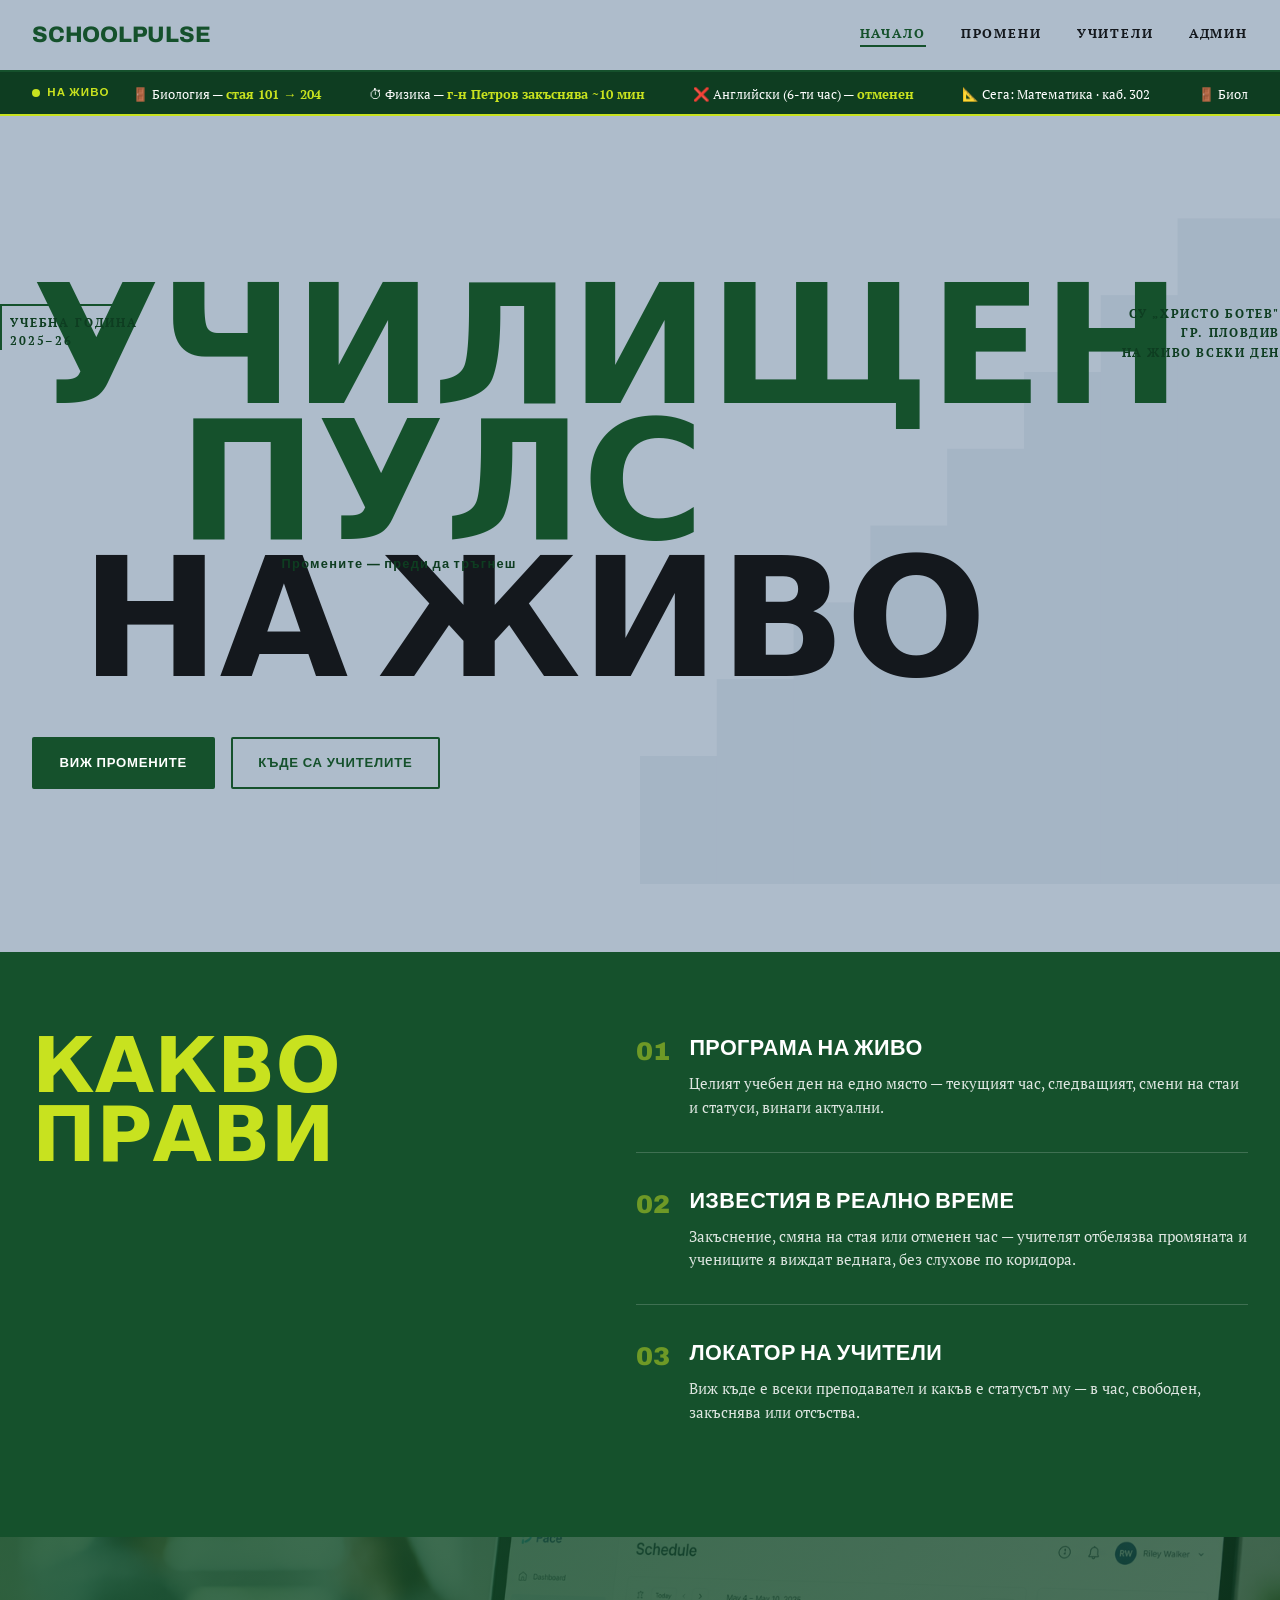
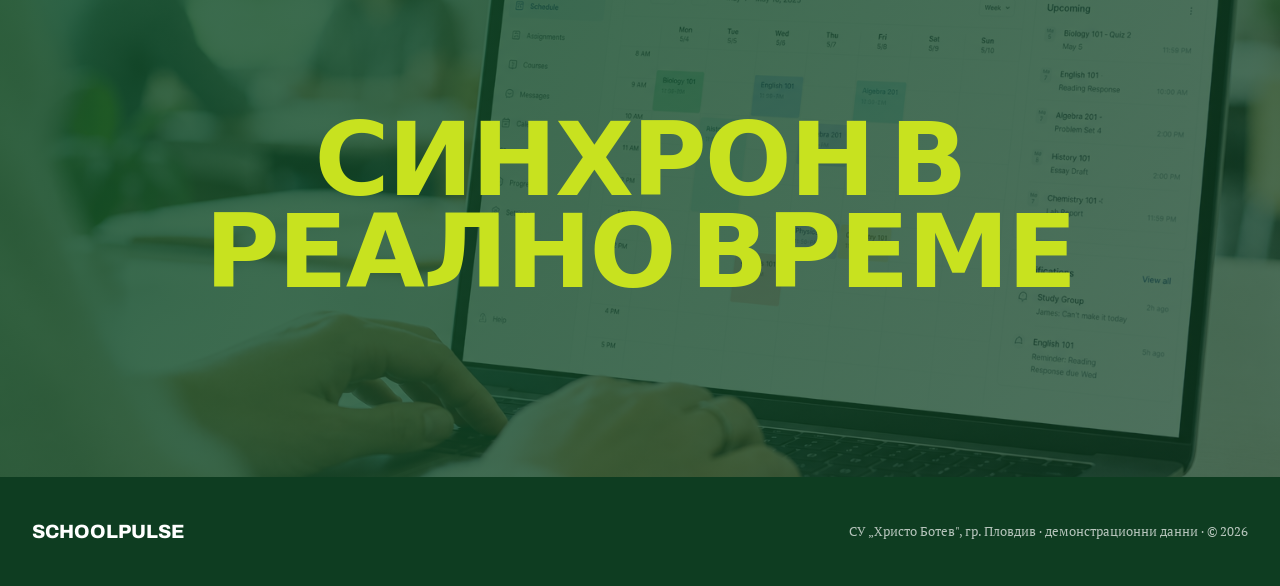
==== commit 167c455c: "v11: Bulgarian localization + personalized editorial theme - Translate all 4 pages to Bulgarian (Нач" ====
--- a/index.html
+++ b/index.html
@@ -1,9 +1,9 @@
 <!DOCTYPE html>
-<html lang="en">
+<html lang="bg">
 <head>
   <meta charset="UTF-8">
   <meta name="viewport" content="width=device-width, initial-scale=1.0">
-  <title>SchoolPulse — Live School Coordination</title>
+  <title>SchoolPulse — Училището на живо</title>
   <link rel="preconnect" href="https://fonts.googleapis.com">
   <link rel="preconnect" href="https://fonts.gstatic.com" crossorigin>
   <link href="https://fonts.googleapis.com/css2?family=Archivo:wght@600;700;800;900&family=PT+Serif:wght@400;700&display=swap" rel="stylesheet">
@@ -15,13 +15,32 @@
     <div class="nav__inner">
       <a href="index.html" class="nav__brand">SCHOOLPULSE</a>
       <nav class="nav__links">
-        <a href="index.html" class="nav__link nav__link--on">Home</a>
-        <a href="updates.html" class="nav__link">Updates</a>
-        <a href="directory.html" class="nav__link">Directory</a>
-        <a href="admin.html" class="nav__link">Admin</a>
+        <a href="index.html" class="nav__link nav__link--on">Начало</a>
+        <a href="updates.html" class="nav__link">Промени</a>
+        <a href="directory.html" class="nav__link">Учители</a>
+        <a href="admin.html" class="nav__link">Админ</a>
       </nav>
     </div>
   </header>
+
+  <!-- LIVE TICKER -->
+  <div class="ticker">
+    <div class="ticker__row">
+      <span class="ticker__label">На живо</span>
+      <div class="ticker__mask">
+        <div class="ticker__track">
+          <span>🚪 Биология — <b>стая 101 → 204</b></span>
+          <span>⏱ Физика — <b>г-н Петров закъснява ~10 мин</b></span>
+          <span>❌ Английски (6-ти час) — <b>отменен</b></span>
+          <span>📐 Сега: Математика · каб. 302</span>
+          <span>🚪 Биология — <b>стая 101 → 204</b></span>
+          <span>⏱ Физика — <b>г-н Петров закъснява ~10 мин</b></span>
+          <span>❌ Английски (6-ти час) — <b>отменен</b></span>
+          <span>📐 Сега: Математика · каб. 302</span>
+        </div>
+      </div>
+    </div>
+  </div>
 
   <!-- HERO -->
   <section class="hero">
@@ -38,45 +57,45 @@
       </g>
     </svg>
     <div class="wrap hero__inner">
-      <span class="hero__corner">Academic Year<br>2025–26</span>
-      <span class="hero__place">СУ „Христо Ботев"<br>Пловдив, България<br>In person &amp; online</span>
+      <span class="hero__corner">Учебна година<br>2025–26</span>
+      <span class="hero__place">СУ „Христо Ботев"<br>гр. Пловдив<br>На живо всеки ден</span>
       <h1 class="hero__title d">
-        <span class="l1">School</span>
-        <span class="l2">Pulse</span>
-        <span class="l3">Coordination</span>
+        <span class="l1">Училищен</span>
+        <span class="l2">Пулс</span>
+        <span class="l3">На живо</span>
       </h1>
-      <span class="hero__date d">Live · every school day</span>
+      <span class="hero__date d">Промените — преди да тръгнеш</span>
       <div class="hero__cta">
-        <a href="updates.html" class="btn btn--solid">View Live Updates</a>
-        <a href="directory.html" class="btn btn--ghost">Open Directory</a>
+        <a href="updates.html" class="btn btn--solid">Виж промените</a>
+        <a href="directory.html" class="btn btn--ghost">Къде са учителите</a>
       </div>
     </div>
   </section>
 
-  <!-- CORE CAPABILITIES -->
+  <!-- ВЪЗМОЖНОСТИ -->
   <section class="caps">
     <div class="wrap caps__grid">
-      <h2 class="caps__title d">Core<br>Capabilities</h2>
+      <h2 class="caps__title d">Какво<br>прави</h2>
       <div class="caps__list">
         <article class="cap">
           <span class="cap__num d">01</span>
           <div>
-            <h3 class="cap__name">Real-Time Broadcasts</h3>
-            <p class="cap__desc">Instant notifications for schedule changes, delays and cancellations, broadcast to all relevant parties simultaneously — ensuring zero information lag.</p>
+            <h3 class="cap__name">Програма на живо</h3>
+            <p class="cap__desc">Целият учебен ден на едно място — текущият час, следващият, смени на стаи и статуси, винаги актуални.</p>
           </div>
         </article>
         <article class="cap">
           <span class="cap__num d">02</span>
           <div>
-            <h3 class="cap__name">Unified Daily Schedule</h3>
-            <p class="cap__desc">One live timetable for every class. The current lesson, room changes and the rest of the day are always one glance away.</p>
+            <h3 class="cap__name">Известия в реално време</h3>
+            <p class="cap__desc">Закъснение, смяна на стая или отменен час — учителят отбелязва промяната и учениците я виждат веднага, без слухове по коридора.</p>
           </div>
         </article>
         <article class="cap">
           <span class="cap__num d">03</span>
           <div>
-            <h3 class="cap__name">Live Directory</h3>
-            <p class="cap__desc">Check the current location and operational status of every student and faculty member across campus in real time.</p>
+            <h3 class="cap__name">Локатор на учители</h3>
+            <p class="cap__desc">Виж къде е всеки преподавател и какъв е статусът му — в час, свободен, закъснява или отсъства.</p>
           </div>
         </article>
       </div>
@@ -86,13 +105,13 @@
   <!-- OPS BAND -->
   <section class="ops">
     <img class="ops__img" src="assets/img/ops.png" alt="">
-    <h2 class="ops__title d">Synchronized<br>Operations</h2>
+    <h2 class="ops__title d">Синхрон в<br>реално време</h2>
   </section>
 
   <footer class="foot">
     <div class="wrap foot__inner">
       <span class="foot__brand">SCHOOLPULSE</span>
-      <span class="foot__txt">СУ „Христо Ботев", гр. Пловдив · demonstration data · © 2026</span>
+      <span class="foot__txt">СУ „Христо Ботев", гр. Пловдив · демонстрационни данни · © 2026</span>
     </div>
   </footer>
 
--- a/css/style.css
+++ b/css/style.css
@@ -63,6 +63,22 @@
 .nav__link--on { color: var(--green); border-bottom: 2px solid var(--green); }
 .nav__burger { display: none; background: none; border: none; font-size: 1.4rem; cursor: pointer; color: var(--green); }
 
+/* ===== LIVE TICKER ===== */
+.ticker { background: var(--green-2); color: #fff; border-bottom: 2px solid var(--lime); overflow: hidden; }
+.ticker__row { max-width: var(--maxw); margin: 0 auto; padding: 0.55rem 2rem; display: flex; align-items: center; gap: 1.4rem; }
+.ticker__label {
+  flex-shrink: 0; font-family: "Archivo", sans-serif; font-weight: 800;
+  font-size: 0.72rem; letter-spacing: 0.1em; text-transform: uppercase; color: var(--lime);
+  display: flex; align-items: center; gap: 0.45rem;
+}
+.ticker__label::before { content: ""; width: 8px; height: 8px; border-radius: 50%; background: var(--lime); animation: blink 1.6s infinite; }
+.ticker__mask { flex: 1; overflow: hidden; }
+.ticker__track { display: inline-flex; gap: 3rem; white-space: nowrap; animation: ticker 26s linear infinite; }
+.ticker__track span { font-size: 0.84rem; }
+.ticker__track b { color: var(--lime); font-weight: 700; }
+@keyframes ticker { from { transform: translateX(0); } to { transform: translateX(-50%); } }
+@keyframes blink { 50% { opacity: 0.3; } }
+
 /* ===== HERO (home) ===== */
 .hero {
   position: relative; overflow: hidden;
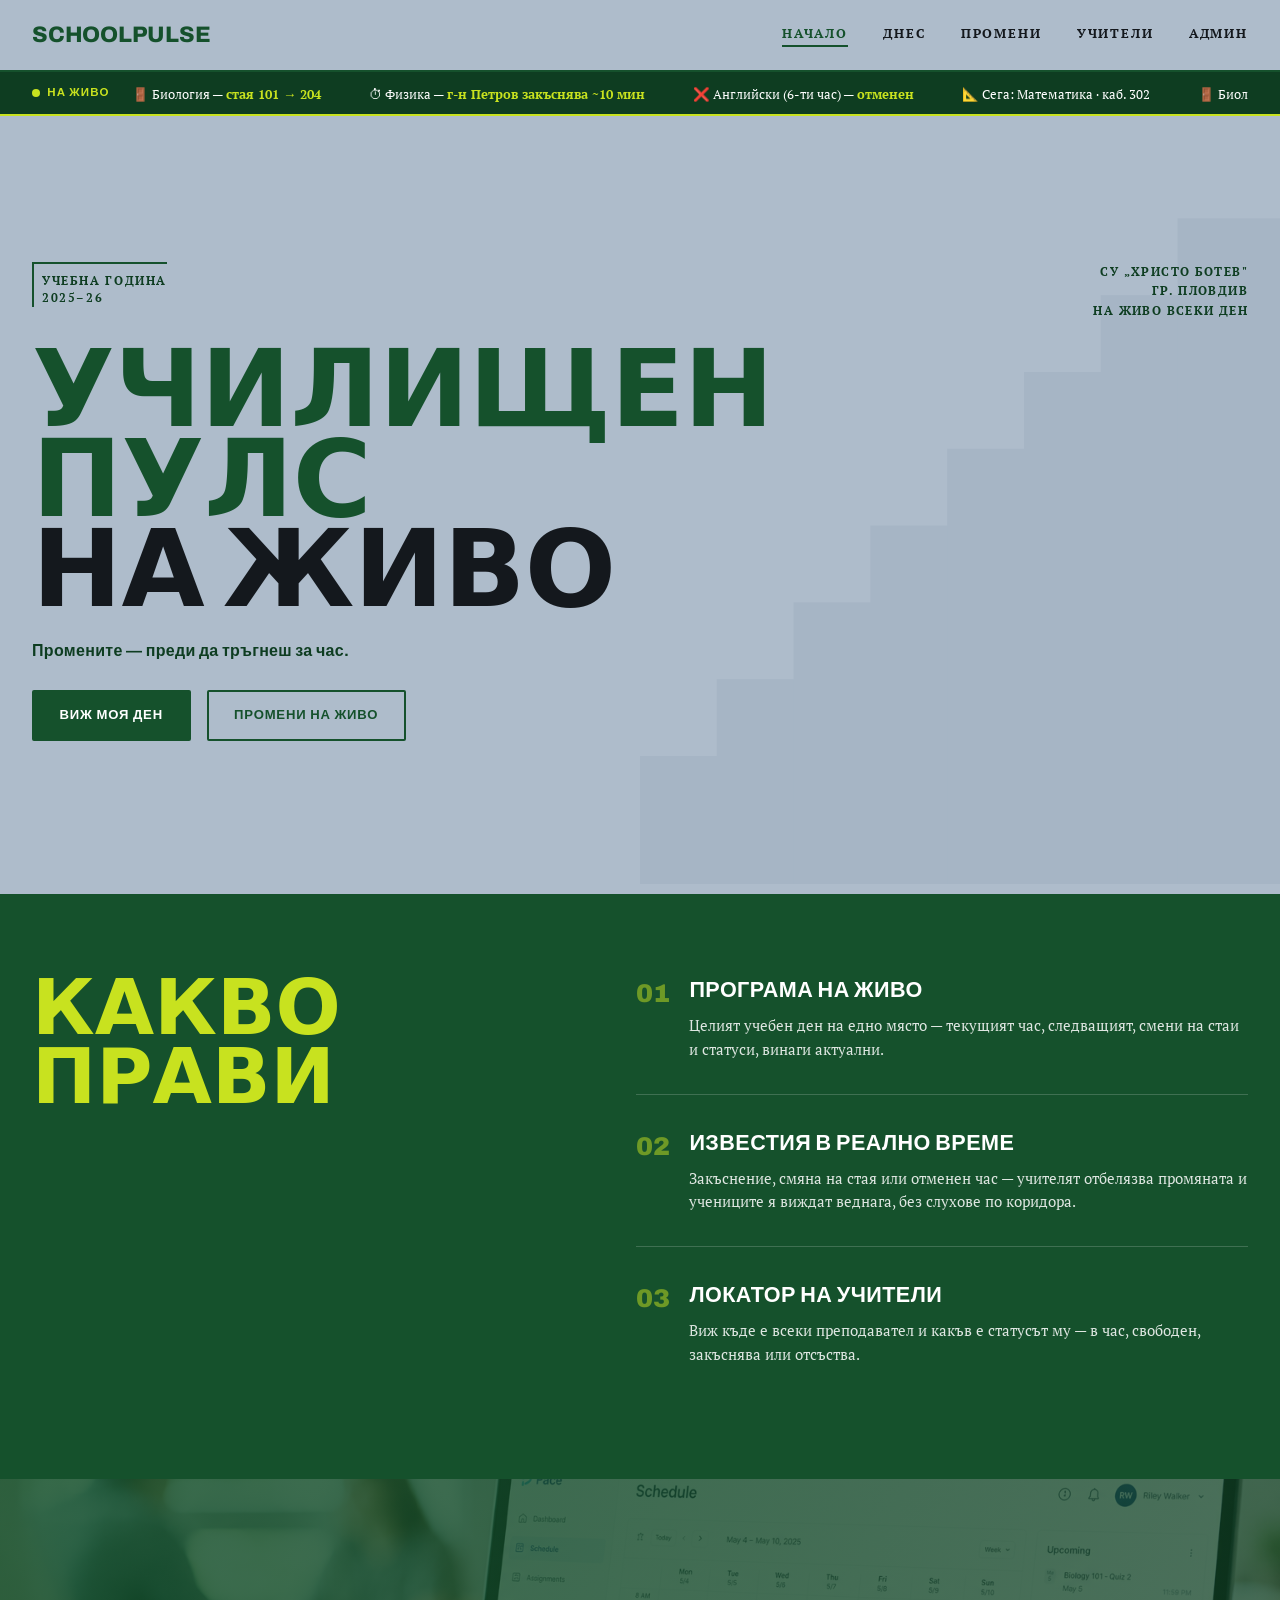
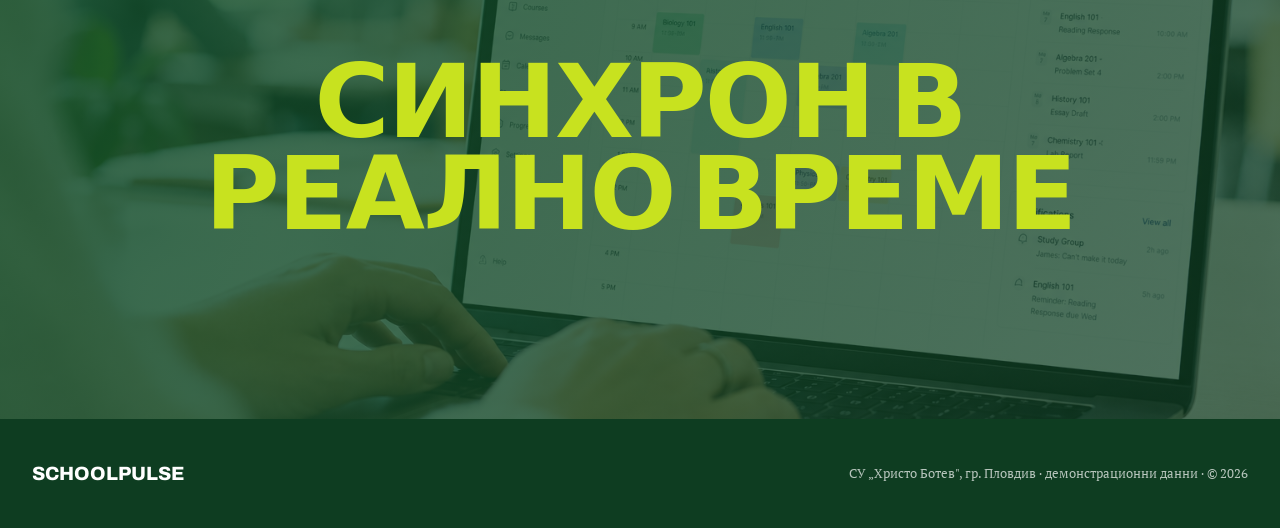
==== commit a59639b3: "v12: add student 'Днес' dashboard + fix hero overlap - New dnes.html: student view in editorial styl" ====
--- a/index.html
+++ b/index.html
@@ -16,6 +16,7 @@
       <a href="index.html" class="nav__brand">SCHOOLPULSE</a>
       <nav class="nav__links">
         <a href="index.html" class="nav__link nav__link--on">Начало</a>
+        <a href="dnes.html" class="nav__link">Днес</a>
         <a href="updates.html" class="nav__link">Промени</a>
         <a href="directory.html" class="nav__link">Учители</a>
         <a href="admin.html" class="nav__link">Админ</a>
@@ -57,17 +58,19 @@
       </g>
     </svg>
     <div class="wrap hero__inner">
-      <span class="hero__corner">Учебна година<br>2025–26</span>
-      <span class="hero__place">СУ „Христо Ботев"<br>гр. Пловдив<br>На живо всеки ден</span>
+      <div class="hero__top">
+        <span class="hero__corner">Учебна година<br>2025–26</span>
+        <span class="hero__place">СУ „Христо Ботев"<br>гр. Пловдив<br>На живо всеки ден</span>
+      </div>
       <h1 class="hero__title d">
         <span class="l1">Училищен</span>
         <span class="l2">Пулс</span>
         <span class="l3">На живо</span>
       </h1>
-      <span class="hero__date d">Промените — преди да тръгнеш</span>
+      <p class="hero__tagline">Промените — преди да тръгнеш за час.</p>
       <div class="hero__cta">
-        <a href="updates.html" class="btn btn--solid">Виж промените</a>
-        <a href="directory.html" class="btn btn--ghost">Къде са учителите</a>
+        <a href="dnes.html" class="btn btn--solid">Виж моя ден</a>
+        <a href="updates.html" class="btn btn--ghost">Промени на живо</a>
       </div>
     </div>
   </section>
--- a/css/style.css
+++ b/css/style.css
@@ -82,37 +82,40 @@
 /* ===== HERO (home) ===== */
 .hero {
   position: relative; overflow: hidden;
-  min-height: calc(100vh - 64px);
+  min-height: calc(100vh - 122px);
   display: flex; align-items: center;
+  padding: 2.5rem 0 3rem;
 }
 .hero__stairs {
   position: absolute; inset: 0; z-index: 0;
-  pointer-events: none; opacity: 0.55;
+  pointer-events: none; opacity: 0.5;
 }
 .hero__inner { position: relative; z-index: 2; width: 100%; }
+.hero__top {
+  display: flex; align-items: flex-start; justify-content: space-between;
+  gap: 1.5rem; margin-bottom: 1.6rem;
+}
 .hero__corner {
-  position: absolute; top: 1.5rem; left: 0;
-  font-size: 0.72rem; font-weight: 700; letter-spacing: 0.16em;
+  font-size: 0.72rem; font-weight: 700; letter-spacing: 0.14em;
   text-transform: uppercase; color: var(--green-2);
   border-top: 2px solid var(--green); border-left: 2px solid var(--green);
-  padding: 0.5rem 0 0 0.5rem;
+  padding: 0.5rem 0 0 0.5rem; flex-shrink: 0;
 }
 .hero__place {
-  position: absolute; top: 1.5rem; right: 0; text-align: right;
-  font-size: 0.72rem; font-weight: 700; letter-spacing: 0.14em;
+  text-align: right; flex-shrink: 0;
+  font-size: 0.72rem; font-weight: 700; letter-spacing: 0.12em;
   text-transform: uppercase; color: var(--green-2); line-height: 1.7;
 }
-.hero__title { font-weight: 900; line-height: 0.82; letter-spacing: -0.02em; }
-.hero__title span { display: block; font-size: clamp(3.5rem, 13vw, 11rem); text-transform: uppercase; }
+.hero__title { font-weight: 900; line-height: 0.84; letter-spacing: -0.02em; }
+.hero__title span { display: block; font-size: clamp(2.4rem, 8.4vw, 7rem); text-transform: uppercase; }
 .hero__title .l1 { color: var(--green); }
-.hero__title .l2 { color: var(--green); margin-left: 12%; }
-.hero__title .l3 { color: var(--ink); margin-left: 4%; }
-.hero__date {
-  position: absolute; left: 22%; top: 54%;
-  font-family: "Archivo", sans-serif; font-weight: 800;
-  font-size: 0.8rem; letter-spacing: 0.1em; color: var(--green-2);
-}
-.hero__cta { display: flex; gap: 1rem; margin-top: 3rem; }
+.hero__title .l2 { color: var(--green); }
+.hero__title .l3 { color: var(--ink); }
+.hero__tagline {
+  font-family: "Archivo", sans-serif; font-weight: 700;
+  font-size: 1rem; letter-spacing: 0.02em; color: var(--green-2); margin-top: 1.4rem;
+}
+.hero__cta { display: flex; gap: 1rem; margin-top: 1.6rem; flex-wrap: wrap; }
 
 /* buttons */
 .btn {
@@ -264,8 +267,81 @@
   .nav__links { gap: 1.1rem; width: 100%; }
   .nav__link { font-size: 0.72rem; letter-spacing: 0.08em; }
   .cards, .dgrid, .astats { grid-template-columns: 1fr; }
-  .hero__place, .hero__date { display: none; }
+  .hero__place { display: none; }
   .tl__item { grid-template-columns: 1fr; gap: 0.5rem; }
   .table-wrap { overflow-x: auto; }
   table { min-width: 640px; }
-}
+  .today { grid-template-columns: 1fr; }
+}
+
+/* ===== STUDENT TODAY VIEW ===== */
+.today { display: grid; grid-template-columns: 1.45fr 1fr; gap: 1.4rem; align-items: start; padding-bottom: 4rem; }
+.tcol { display: flex; flex-direction: column; gap: 1.4rem; min-width: 0; }
+
+/* Now hero card */
+.snow { background: var(--green); color: #fff; border-radius: 8px; padding: 1.6rem 1.8rem; box-shadow: 0 10px 30px rgba(21,81,44,0.2); }
+.snow__top { display: flex; align-items: center; justify-content: space-between; gap: 1rem; }
+.snow__tag { font-family: "Archivo", sans-serif; font-weight: 800; font-size: 0.72rem; letter-spacing: 0.08em; text-transform: uppercase; color: var(--lime); display: inline-flex; align-items: center; gap: 0.45rem; }
+.snow__tag::before { content: ""; width: 8px; height: 8px; border-radius: 50%; background: var(--lime); animation: blink 1.6s infinite; }
+.snow__timer { font-family: "Archivo", sans-serif; font-weight: 900; font-size: 1.9rem; color: var(--lime); font-variant-numeric: tabular-nums; letter-spacing: -0.02em; }
+.snow__subject { font-family: "Archivo", sans-serif; font-weight: 900; font-size: 2.2rem; text-transform: uppercase; line-height: 0.95; margin-top: 0.9rem; }
+.snow__topic { font-size: 1rem; opacity: 0.95; margin-top: 0.4rem; }
+.snow__meta { font-family: "Archivo", sans-serif; font-size: 0.82rem; font-weight: 700; opacity: 0.85; margin-top: 0.5rem; }
+.snow__bar { height: 9px; background: rgba(255,255,255,0.22); border-radius: 999px; margin-top: 1.1rem; overflow: hidden; }
+.snow__bar-fill { height: 100%; background: var(--lime); border-radius: 999px; transition: width 1s linear; }
+.snow__left { font-size: 0.82rem; opacity: 0.92; margin-top: 0.55rem; }
+
+/* boxes */
+.box { background: var(--bg-2); border: 1px solid var(--line-soft); border-radius: 8px; overflow: hidden; }
+.box__head { display: flex; align-items: center; justify-content: space-between; padding: 0.95rem 1.2rem; border-bottom: 1px solid var(--line-soft); }
+.box__title { font-family: "Archivo", sans-serif; font-weight: 800; font-size: 0.92rem; text-transform: uppercase; letter-spacing: 0.02em; color: var(--green); }
+.box__meta { font-size: 0.74rem; color: var(--ink-soft); font-weight: 700; }
+.box__link { display: block; padding: 0.8rem 1.2rem; font-family: "Archivo", sans-serif; font-weight: 700; font-size: 0.78rem; letter-spacing: 0.05em; text-transform: uppercase; color: var(--green); text-decoration: none; border-top: 1px solid var(--line-soft); }
+.box__link:hover { background: var(--bg-3); }
+
+/* schedule rows */
+.drow { display: grid; grid-template-columns: 96px 1fr auto; gap: 0.8rem; align-items: center; padding: 0.85rem 1.2rem; border-bottom: 1px solid var(--line-soft); }
+.drow:last-child { border-bottom: none; }
+.drow__time { font-family: "Archivo", sans-serif; font-weight: 800; font-size: 0.78rem; line-height: 1.2; font-variant-numeric: tabular-nums; }
+.drow__time small { display: block; font-weight: 600; color: var(--ink-soft); font-size: 0.68rem; }
+.drow__name { font-weight: 700; font-size: 0.9rem; }
+.drow__sub { font-size: 0.76rem; color: var(--ink-soft); }
+.drow__sub s { color: var(--faint, #93a5b8); }
+.drow--now { background: rgba(21,81,44,0.07); border-left: 4px solid var(--green); padding-left: calc(1.2rem - 4px); }
+.drow--cancel .drow__name, .drow--cancel .drow__sub { text-decoration: line-through; color: var(--ink-soft); }
+.drow--done { opacity: 0.5; }
+
+.spill { font-family: "Archivo", sans-serif; font-size: 0.62rem; font-weight: 800; text-transform: uppercase; letter-spacing: 0.04em; padding: 0.28rem 0.55rem; border-radius: 3px; white-space: nowrap; }
+.spill--done   { background: var(--bg-3); color: var(--ink-soft); }
+.spill--now    { background: var(--green); color: #fff; }
+.spill--room   { background: var(--lime); color: var(--green-2); }
+.spill--late   { background: #e0a008; color: #fff; }
+.spill--cancel { background: var(--red); color: #fff; }
+.spill--next   { background: #fff; color: var(--green); border: 1px solid var(--green); }
+
+/* mini teacher list */
+.tmini { display: flex; align-items: center; gap: 0.7rem; padding: 0.7rem 1.2rem; border-bottom: 1px solid var(--line-soft); }
+.tmini:last-of-type { border-bottom: none; }
+.tmini img { width: 42px; height: 42px; border-radius: 50%; object-fit: cover; flex-shrink: 0; }
+.tmini__info { flex: 1; min-width: 0; }
+.tmini__name { font-weight: 700; font-size: 0.84rem; }
+.tmini__sub { font-size: 0.74rem; color: var(--ink-soft); }
+.tmini__st { font-family: "Archivo", sans-serif; font-size: 0.62rem; font-weight: 800; text-transform: uppercase; letter-spacing: 0.03em; white-space: nowrap; }
+.tmini__st--green { color: var(--green); }
+.tmini__st--amber { color: #c9820a; }
+.tmini__st--gray  { color: var(--ink-soft); }
+.tmini__st--red   { color: var(--red); }
+
+/* changes list (today) */
+.crow { padding: 0.85rem 1.2rem; border-bottom: 1px solid var(--line-soft); border-left: 3px solid transparent; }
+.crow:last-of-type { border-bottom: none; }
+.crow--late   { border-left-color: #e0a008; }
+.crow--room   { border-left-color: var(--green); }
+.crow--cancel { border-left-color: var(--red); }
+.crow__top { display: flex; align-items: center; justify-content: space-between; gap: 0.5rem; }
+.crow__type { font-family: "Archivo", sans-serif; font-weight: 800; font-size: 0.68rem; text-transform: uppercase; letter-spacing: 0.03em; }
+.crow--late .crow__type   { color: #c9820a; }
+.crow--room .crow__type   { color: var(--green); }
+.crow--cancel .crow__type { color: var(--red); }
+.crow__time { font-size: 0.72rem; color: var(--ink-soft); font-variant-numeric: tabular-nums; }
+.crow__text { font-size: 0.83rem; margin-top: 0.25rem; line-height: 1.45; }
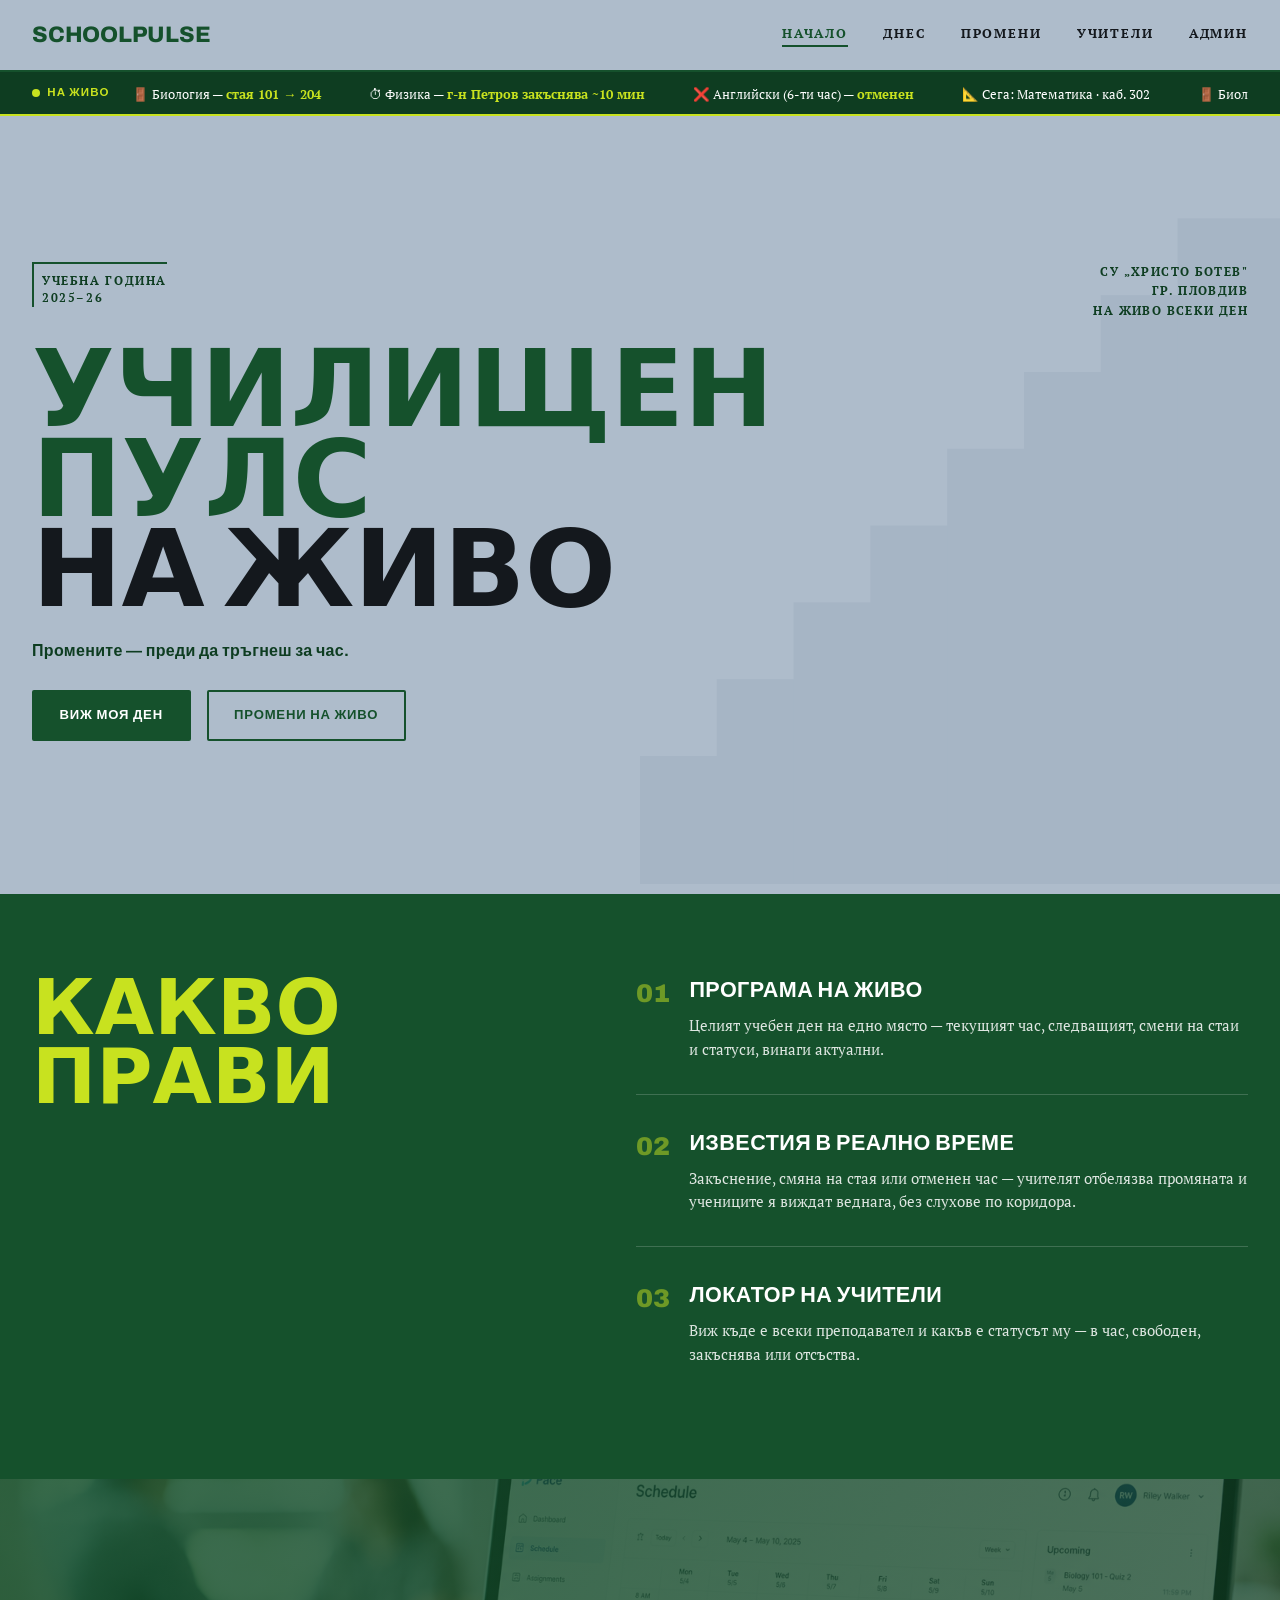
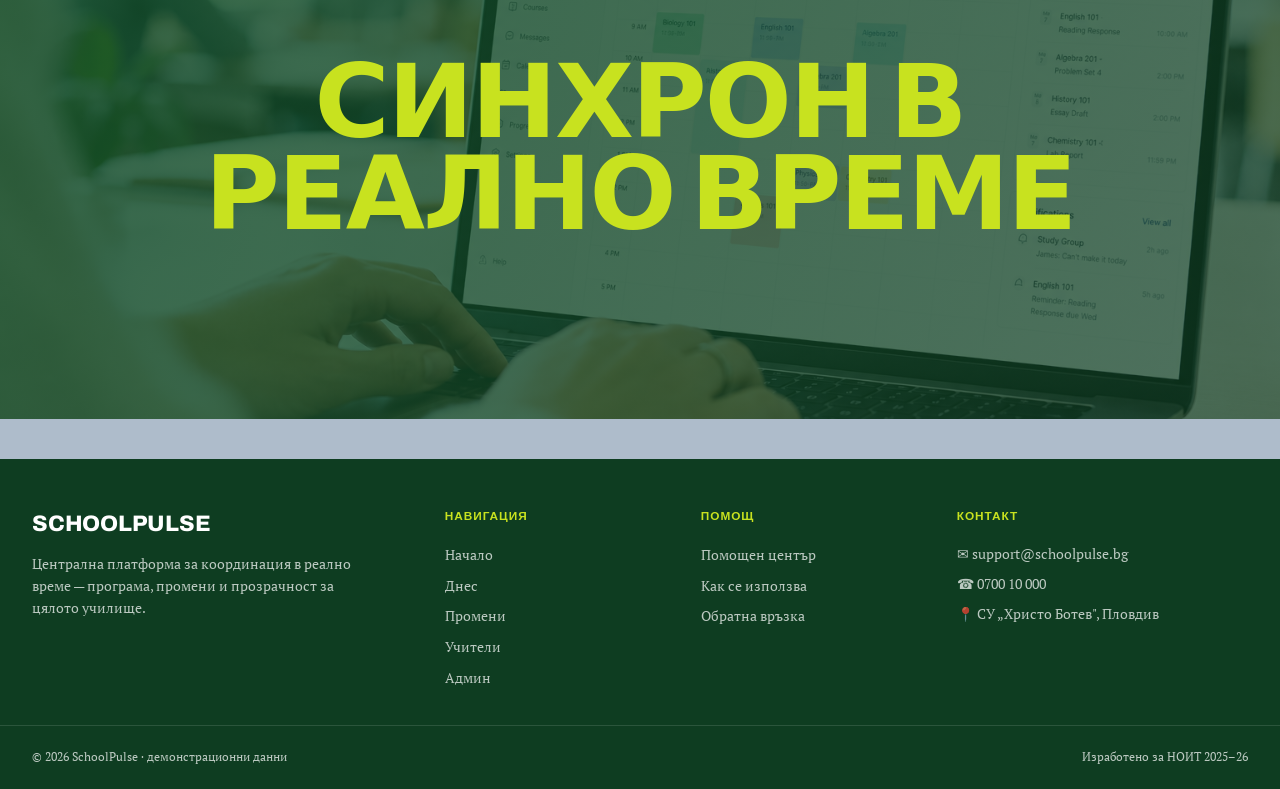
==== commit 8f383431: "v14: unify Днес into desktop editorial theme + pro footer - Convert dnes.html from dark phone mockup" ====
--- a/index.html
+++ b/index.html
@@ -112,9 +112,35 @@
   </section>
 
   <footer class="foot">
-    <div class="wrap foot__inner">
-      <span class="foot__brand">SCHOOLPULSE</span>
-      <span class="foot__txt">СУ „Христо Ботев", гр. Пловдив · демонстрационни данни · © 2026</span>
+    <div class="wrap foot__grid">
+      <div>
+        <div class="foot__brand">SCHOOLPULSE</div>
+        <p class="foot__about">Централна платформа за координация в реално време — програма, промени и прозрачност за цялото училище.</p>
+      </div>
+      <div class="foot__col">
+        <h4>Навигация</h4>
+        <a href="index.html">Начало</a>
+        <a href="dnes.html">Днес</a>
+        <a href="updates.html">Промени</a>
+        <a href="directory.html">Учители</a>
+        <a href="admin.html">Админ</a>
+      </div>
+      <div class="foot__col">
+        <h4>Помощ</h4>
+        <a href="#">Помощен център</a>
+        <a href="#">Как се използва</a>
+        <a href="#">Обратна връзка</a>
+      </div>
+      <div class="foot__col">
+        <h4>Контакт</h4>
+        <p>✉ support@schoolpulse.bg</p>
+        <p>☎ 0700 10 000</p>
+        <p>📍 СУ „Христо Ботев", Пловдив</p>
+      </div>
+    </div>
+    <div class="wrap foot__bar">
+      <span>© 2026 SchoolPulse · демонстрационни данни</span>
+      <span>Изработено за НОИТ 2025–26</span>
     </div>
   </footer>
 
--- a/css/style.css
+++ b/css/style.css
@@ -248,10 +248,16 @@
 .tactions { display: flex; gap: 0.5rem; }
 
 /* ===== FOOTER ===== */
-.foot { background: var(--green-2); color: rgba(255,255,255,0.7); padding: 2.5rem 0; }
-.foot__inner { display: flex; justify-content: space-between; align-items: center; flex-wrap: wrap; gap: 1rem; }
-.foot__brand { font-family: "Archivo", sans-serif; font-weight: 800; font-size: 1.2rem; color: #fff; }
-.foot__txt { font-size: 0.82rem; }
+.foot { background: var(--green-2); color: rgba(255,255,255,0.72); padding: 3rem 0 1.4rem; margin-top: 2.5rem; }
+.foot__grid { display: grid; grid-template-columns: 1.7fr 1fr 1fr 1.3fr; gap: 2rem; padding-bottom: 2rem; border-bottom: 1px solid rgba(255,255,255,0.12); }
+.foot__brand { font-family: "Archivo", sans-serif; font-weight: 800; font-size: 1.4rem; color: #fff; letter-spacing: -0.01em; }
+.foot__about { font-size: 0.86rem; margin-top: 0.7rem; max-width: 320px; line-height: 1.6; }
+.foot__col h4 { font-family: "Archivo", sans-serif; font-weight: 800; font-size: 0.74rem; letter-spacing: 0.08em; text-transform: uppercase; color: var(--lime); margin-bottom: 0.9rem; }
+.foot__col a { display: block; color: rgba(255,255,255,0.72); text-decoration: none; font-size: 0.88rem; padding: 0.28rem 0; }
+.foot__col a:hover { color: #fff; }
+.foot__col p { font-size: 0.86rem; padding: 0.28rem 0; }
+.foot__bar { display: flex; justify-content: space-between; align-items: center; flex-wrap: wrap; gap: 0.6rem; padding-top: 1.3rem; font-size: 0.78rem; }
+@media (max-width: 760px) { .foot__grid { grid-template-columns: 1fr 1fr; gap: 1.5rem; } }
 
 /* ===== RESPONSIVE ===== */
 @media (max-width: 900px) {
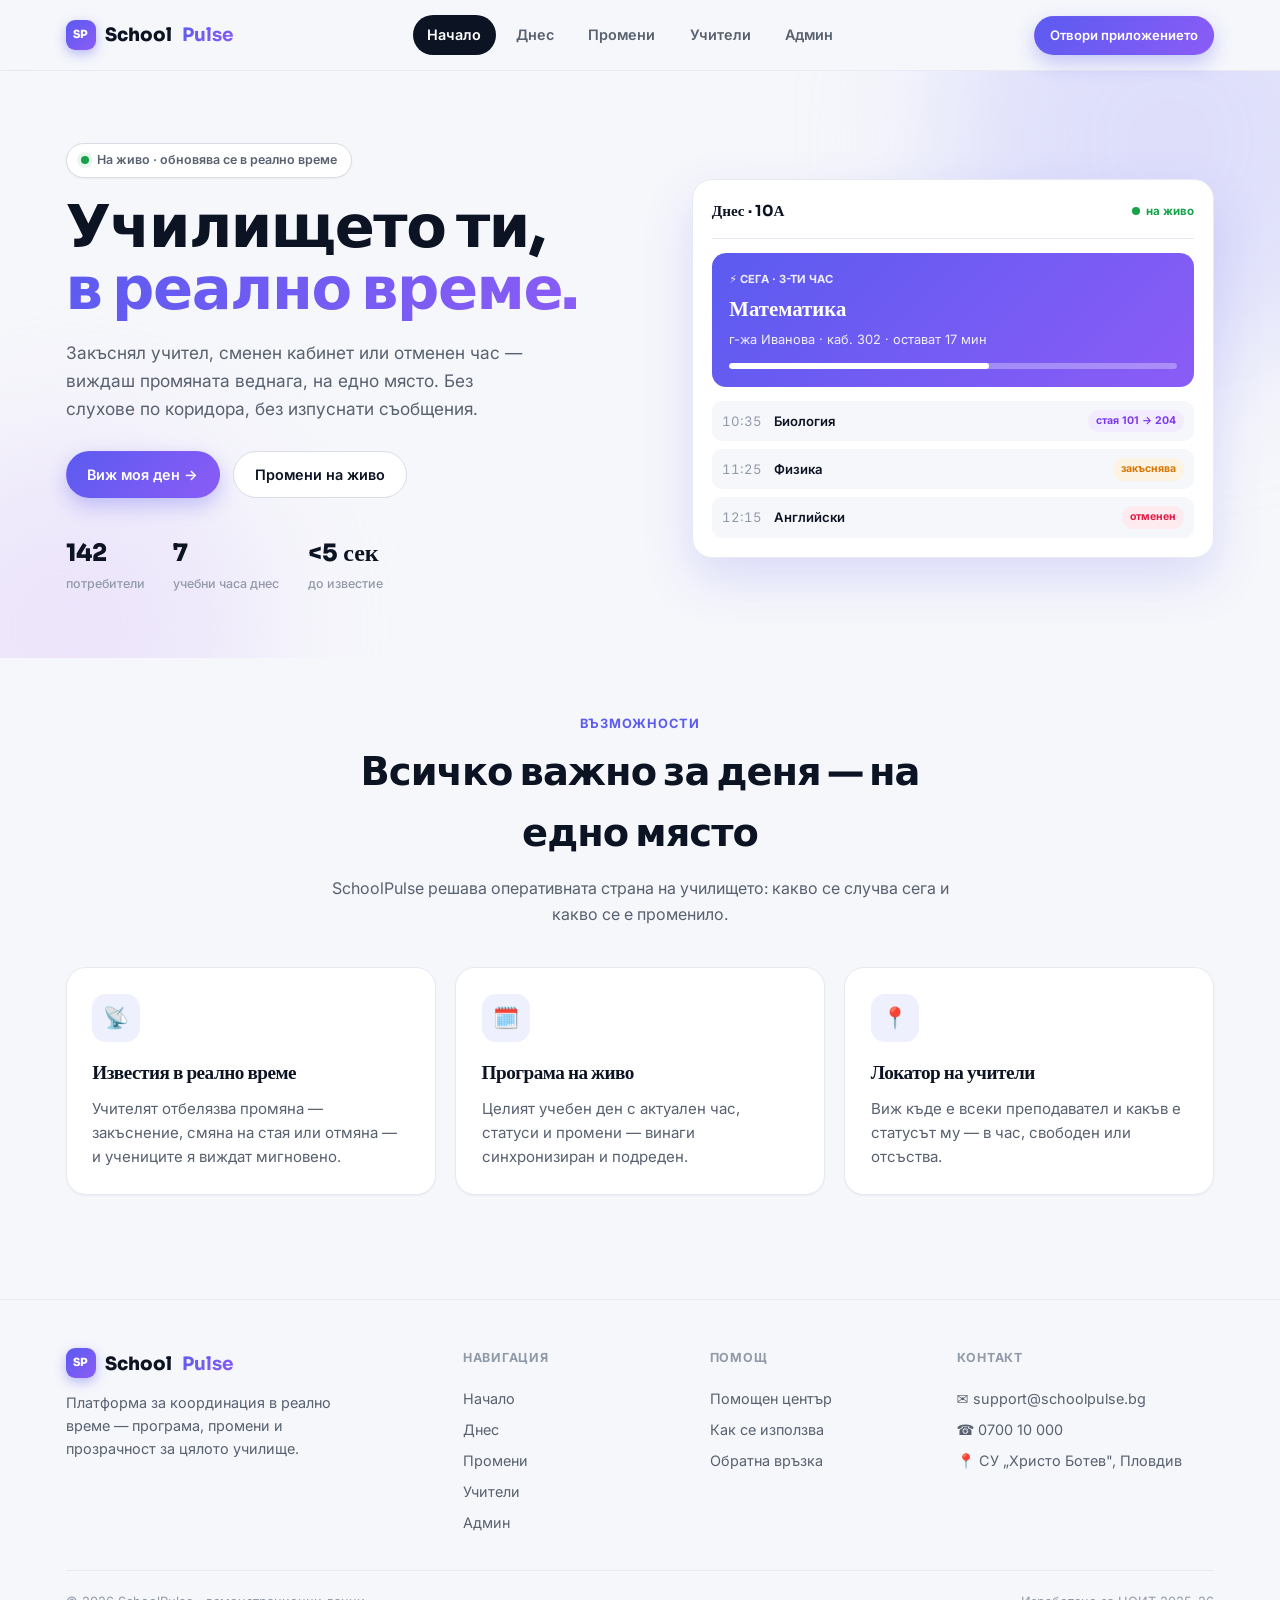
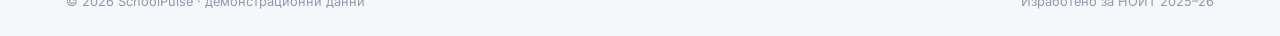
==== commit 3e022d2c: "v16: from-scratch premium redesign Brand-new design system (not the green editorial): - Fonts: Sora " ====
--- a/index.html
+++ b/index.html
@@ -3,17 +3,17 @@
 <head>
   <meta charset="UTF-8">
   <meta name="viewport" content="width=device-width, initial-scale=1.0">
-  <title>SchoolPulse — Училището на живо</title>
+  <title>SchoolPulse — Училището в реално време</title>
   <link rel="preconnect" href="https://fonts.googleapis.com">
   <link rel="preconnect" href="https://fonts.gstatic.com" crossorigin>
-  <link href="https://fonts.googleapis.com/css2?family=Archivo:wght@600;700;800;900&family=PT+Serif:wght@400;700&display=swap" rel="stylesheet">
+  <link href="https://fonts.googleapis.com/css2?family=Sora:wght@600;700;800&family=Inter:wght@400;500;600;700&display=swap" rel="stylesheet">
   <link rel="stylesheet" href="css/style.css">
 </head>
 <body>
 
   <header class="nav">
-    <div class="nav__inner">
-      <a href="index.html" class="nav__brand">SCHOOLPULSE</a>
+    <div class="nav__in">
+      <a href="index.html" class="brand"><span class="brand__dot">SP</span> School<b>Pulse</b></a>
       <nav class="nav__links">
         <a href="index.html" class="nav__link nav__link--on">Начало</a>
         <a href="dnes.html" class="nav__link">Днес</a>
@@ -21,126 +21,97 @@
         <a href="directory.html" class="nav__link">Учители</a>
         <a href="admin.html" class="nav__link">Админ</a>
       </nav>
+      <a href="dnes.html" class="btn btn--primary btn--sm nav__cta">Отвори приложението</a>
     </div>
   </header>
 
-  <!-- LIVE TICKER -->
-  <div class="ticker">
-    <div class="ticker__row">
-      <span class="ticker__label">На живо</span>
-      <div class="ticker__mask">
-        <div class="ticker__track">
-          <span>🚪 Биология — <b>стая 101 → 204</b></span>
-          <span>⏱ Физика — <b>г-н Петров закъснява ~10 мин</b></span>
-          <span>❌ Английски (6-ти час) — <b>отменен</b></span>
-          <span>📐 Сега: Математика · каб. 302</span>
-          <span>🚪 Биология — <b>стая 101 → 204</b></span>
-          <span>⏱ Физика — <b>г-н Петров закъснява ~10 мин</b></span>
-          <span>❌ Английски (6-ти час) — <b>отменен</b></span>
-          <span>📐 Сега: Математика · каб. 302</span>
+  <!-- HERO -->
+  <section class="hero">
+    <div class="hero__blob hero__blob--1"></div>
+    <div class="hero__blob hero__blob--2"></div>
+    <div class="wrap hero__in">
+      <div>
+        <span class="eyebrow"><span class="pulse"></span> На живо · обновява се в реално време</span>
+        <h1 class="hero__title">Училището ти,<br><em>в реално време.</em></h1>
+        <p class="hero__sub">Закъснял учител, сменен кабинет или отменен час — виждаш промяната веднага, на едно място. Без слухове по коридора, без изпуснати съобщения.</p>
+        <div class="hero__cta">
+          <a href="dnes.html" class="btn btn--primary">Виж моя ден →</a>
+          <a href="updates.html" class="btn btn--ghost">Промени на живо</a>
+        </div>
+        <div class="hero__meta">
+          <div class="hero__metric">142<span>потребители</span></div>
+          <div class="hero__metric">7<span>учебни часа днес</span></div>
+          <div class="hero__metric">&lt;5 сек<span>до известие</span></div>
         </div>
       </div>
-    </div>
-  </div>
 
-  <!-- HERO -->
-  <section class="hero">
-    <svg class="hero__stairs" viewBox="0 0 1000 600" preserveAspectRatio="xMidYMid slice" aria-hidden="true">
-      <g fill="#9fb0c1">
-        <rect x="500" y="500" width="100" height="100"/>
-        <rect x="560" y="440" width="100" height="160"/>
-        <rect x="620" y="380" width="100" height="220"/>
-        <rect x="680" y="320" width="100" height="280"/>
-        <rect x="740" y="260" width="100" height="340"/>
-        <rect x="800" y="200" width="100" height="400"/>
-        <rect x="860" y="140" width="100" height="460"/>
-        <rect x="920" y="80"  width="100" height="520"/>
-      </g>
-    </svg>
-    <div class="wrap hero__inner">
-      <div class="hero__top">
-        <span class="hero__corner">Учебна година<br>2025–26</span>
-        <span class="hero__place">СУ „Христо Ботев"<br>гр. Пловдив<br>На живо всеки ден</span>
-      </div>
-      <h1 class="hero__title d">
-        <span class="l1">Училищен</span>
-        <span class="l2">Пулс</span>
-        <span class="l3">На живо</span>
-      </h1>
-      <p class="hero__tagline">Промените — преди да тръгнеш за час.</p>
-      <div class="hero__cta">
-        <a href="dnes.html" class="btn btn--solid">Виж моя ден</a>
-        <a href="updates.html" class="btn btn--ghost">Промени на живо</a>
+      <!-- product preview -->
+      <div class="preview">
+        <div class="preview__bar">
+          <strong style="font-family:'Sora';font-size:0.95rem">Днес · 10А</strong>
+          <span class="preview__live"><span style="width:8px;height:8px;border-radius:50%;background:currentColor;display:inline-block"></span> на живо</span>
+        </div>
+        <div class="preview__now">
+          <div class="preview__tag">⚡ СЕГА · 3-ТИ ЧАС</div>
+          <div class="preview__subj">Математика</div>
+          <div class="preview__meta">г-жа Иванова · каб. 302 · остават 17 мин</div>
+          <div class="preview__bar2"><i></i></div>
+        </div>
+        <div class="preview__rows">
+          <div class="prow"><time>10:35</time> <b>Биология</b> <span class="mini mini--violet">стая 101 → 204</span></div>
+          <div class="prow"><time>11:25</time> <b>Физика</b> <span class="mini mini--amber">закъснява</span></div>
+          <div class="prow"><time>12:15</time> <b>Английски</b> <span class="mini mini--rose">отменен</span></div>
+        </div>
       </div>
     </div>
   </section>
 
-  <!-- ВЪЗМОЖНОСТИ -->
-  <section class="caps">
-    <div class="wrap caps__grid">
-      <h2 class="caps__title d">Какво<br>прави</h2>
-      <div class="caps__list">
-        <article class="cap">
-          <span class="cap__num d">01</span>
-          <div>
-            <h3 class="cap__name">Програма на живо</h3>
-            <p class="cap__desc">Целият учебен ден на едно място — текущият час, следващият, смени на стаи и статуси, винаги актуални.</p>
-          </div>
+  <!-- FEATURES -->
+  <section class="section">
+    <div class="wrap">
+      <div class="shead">
+        <p class="shead__k">Възможности</p>
+        <h2 class="shead__t">Всичко важно за деня — на едно място</h2>
+        <p class="shead__s">SchoolPulse решава оперативната страна на училището: какво се случва сега и какво се е променило.</p>
+      </div>
+      <div class="features">
+        <article class="feature">
+          <div class="feature__ic">📡</div>
+          <h3 class="feature__t">Известия в реално време</h3>
+          <p class="feature__d">Учителят отбелязва промяна — закъснение, смяна на стая или отмяна — и учениците я виждат мигновено.</p>
         </article>
-        <article class="cap">
-          <span class="cap__num d">02</span>
-          <div>
-            <h3 class="cap__name">Известия в реално време</h3>
-            <p class="cap__desc">Закъснение, смяна на стая или отменен час — учителят отбелязва промяната и учениците я виждат веднага, без слухове по коридора.</p>
-          </div>
+        <article class="feature">
+          <div class="feature__ic">🗓️</div>
+          <h3 class="feature__t">Програма на живо</h3>
+          <p class="feature__d">Целият учебен ден с актуален час, статуси и промени — винаги синхронизиран и подреден.</p>
         </article>
-        <article class="cap">
-          <span class="cap__num d">03</span>
-          <div>
-            <h3 class="cap__name">Локатор на учители</h3>
-            <p class="cap__desc">Виж къде е всеки преподавател и какъв е статусът му — в час, свободен, закъснява или отсъства.</p>
-          </div>
+        <article class="feature">
+          <div class="feature__ic">📍</div>
+          <h3 class="feature__t">Локатор на учители</h3>
+          <p class="feature__d">Виж къде е всеки преподавател и какъв е статусът му — в час, свободен или отсъства.</p>
         </article>
       </div>
     </div>
   </section>
 
-  <!-- OPS BAND -->
-  <section class="ops">
-    <img class="ops__img" src="assets/img/ops.png" alt="">
-    <h2 class="ops__title d">Синхрон в<br>реално време</h2>
-  </section>
-
   <footer class="foot">
-    <div class="wrap foot__grid">
-      <div>
-        <div class="foot__brand">SCHOOLPULSE</div>
-        <p class="foot__about">Централна платформа за координация в реално време — програма, промени и прозрачност за цялото училище.</p>
+    <div class="wrap">
+      <div class="foot__grid">
+        <div>
+          <a href="index.html" class="brand"><span class="brand__dot">SP</span> School<b>Pulse</b></a>
+          <p class="foot__about">Платформа за координация в реално време — програма, промени и прозрачност за цялото училище.</p>
+        </div>
+        <div class="foot__col"><h4>Навигация</h4>
+          <a href="index.html">Начало</a><a href="dnes.html">Днес</a><a href="updates.html">Промени</a><a href="directory.html">Учители</a><a href="admin.html">Админ</a>
+        </div>
+        <div class="foot__col"><h4>Помощ</h4>
+          <a href="#">Помощен център</a><a href="#">Как се използва</a><a href="#">Обратна връзка</a>
+        </div>
+        <div class="foot__col"><h4>Контакт</h4>
+          <p>✉ support@schoolpulse.bg</p><p>☎ 0700 10 000</p><p>📍 СУ „Христо Ботев", Пловдив</p>
+        </div>
       </div>
-      <div class="foot__col">
-        <h4>Навигация</h4>
-        <a href="index.html">Начало</a>
-        <a href="dnes.html">Днес</a>
-        <a href="updates.html">Промени</a>
-        <a href="directory.html">Учители</a>
-        <a href="admin.html">Админ</a>
-      </div>
-      <div class="foot__col">
-        <h4>Помощ</h4>
-        <a href="#">Помощен център</a>
-        <a href="#">Как се използва</a>
-        <a href="#">Обратна връзка</a>
-      </div>
-      <div class="foot__col">
-        <h4>Контакт</h4>
-        <p>✉ support@schoolpulse.bg</p>
-        <p>☎ 0700 10 000</p>
-        <p>📍 СУ „Христо Ботев", Пловдив</p>
-      </div>
-    </div>
-    <div class="wrap foot__bar">
-      <span>© 2026 SchoolPulse · демонстрационни данни</span>
-      <span>Изработено за НОИТ 2025–26</span>
+      <div class="foot__bar"><span>© 2026 SchoolPulse · демонстрационни данни</span><span>Изработено за НОИТ 2025–26</span></div>
     </div>
   </footer>
 
--- a/css/style.css
+++ b/css/style.css
@@ -1,353 +1,301 @@
-/* SchoolPulse v10 — editorial enterprise multi-page */
+/* SchoolPulse v16 — premium product design system */
 
 :root {
-  --green: #15512c;
-  --green-2: #0e3d21;
-  --green-3: #1c6638;
-  --bg: #aebccb;
-  --bg-2: #bccad7;
-  --bg-3: #c7d3de;
-  --lime: #c8e21f;
-  --red: #db352b;
-  --red-soft: #e7574e;
-  --ink: #14181d;
-  --ink-soft: #46515c;
-  --white: #ffffff;
-  --line: #93a5b8;
-  --line-soft: #c2cdd9;
-
-  --maxw: 1280px;
+  --bg: #f6f7fb;
+  --bg-tint: #eef1f8;
+  --surface: #ffffff;
+  --ink: #0c1322;
+  --muted: #58616f;
+  --faint: #919aa8;
+  --line: #e8eaf1;
+  --line-strong: #d9dce6;
+
+  --brand: #5b5bf0;
+  --brand-2: #8b5cf6;
+  --brand-ink: #4338ca;
+  --brand-soft: #eef0fe;
+
+  --green: #16a34a;  --green-bg: #e8f7ee;
+  --blue: #2563eb;   --blue-bg: #e8f0fe;
+  --amber: #d97706;  --amber-bg: #fdf3e2;
+  --violet: #7c3aed; --violet-bg: #f2ecfe;
+  --rose: #e11d48;   --rose-bg: #fdebf0;
+  --slate: #64748b;  --slate-bg: #eef1f6;
+
+  --sh-sm: 0 1px 2px rgba(12,19,34,0.05);
+  --sh: 0 6px 24px rgba(12,19,34,0.07);
+  --sh-lg: 0 20px 50px rgba(91,91,240,0.18);
+
+  --r: 20px;
+  --r-md: 14px;
+  --r-sm: 10px;
+  --maxw: 1200px;
+  --nav-h: 70px;
 }
 
 * { box-sizing: border-box; margin: 0; padding: 0; }
+html { scroll-behavior: smooth; }
 
 body {
-  font-family: "PT Serif", Georgia, serif;
+  font-family: "Inter", system-ui, sans-serif;
   background: var(--bg);
   color: var(--ink);
-  line-height: 1.55;
+  line-height: 1.6;
   -webkit-font-smoothing: antialiased;
 }
 
-.d { font-family: "Archivo", system-ui, sans-serif; }
-
-a { color: inherit; }
-
-img { max-width: 100%; display: block; }
-
-.wrap { max-width: var(--maxw); margin: 0 auto; padding: 0 2rem; }
+h1, h2, h3, .dsp { font-family: "Sora", system-ui, sans-serif; letter-spacing: -0.025em; }
+
+a { color: inherit; text-decoration: none; }
+img { display: block; max-width: 100%; }
+
+a:focus-visible, button:focus-visible, input:focus-visible {
+  outline: 3px solid var(--brand); outline-offset: 2px; border-radius: 4px;
+}
+
+.wrap { max-width: var(--maxw); margin: 0 auto; padding: 0 1.6rem; }
+.section { padding: 3.5rem 0; }
 
 /* ===== NAV ===== */
 .nav {
-  position: sticky; top: 0; z-index: 50;
-  background: var(--bg);
-  border-bottom: 2px solid var(--green);
-}
-.nav__inner {
-  max-width: var(--maxw); margin: 0 auto;
-  padding: 1.1rem 2rem;
-  display: flex; align-items: center; justify-content: space-between;
-}
-.nav__brand {
-  font-family: "Archivo", sans-serif; font-weight: 800;
-  font-size: 1.4rem; letter-spacing: -0.01em; color: var(--green);
-  text-decoration: none;
-}
-.nav__links { display: flex; gap: 2.2rem; }
-.nav__link {
-  text-decoration: none; color: var(--ink);
-  font-size: 0.82rem; font-weight: 700; letter-spacing: 0.14em;
-  text-transform: uppercase; padding-bottom: 2px;
-}
-.nav__link:hover { color: var(--green); }
-.nav__link--on { color: var(--green); border-bottom: 2px solid var(--green); }
-.nav__burger { display: none; background: none; border: none; font-size: 1.4rem; cursor: pointer; color: var(--green); }
-
-/* ===== LIVE TICKER ===== */
-.ticker { background: var(--green-2); color: #fff; border-bottom: 2px solid var(--lime); overflow: hidden; }
-.ticker__row { max-width: var(--maxw); margin: 0 auto; padding: 0.55rem 2rem; display: flex; align-items: center; gap: 1.4rem; }
-.ticker__label {
-  flex-shrink: 0; font-family: "Archivo", sans-serif; font-weight: 800;
-  font-size: 0.72rem; letter-spacing: 0.1em; text-transform: uppercase; color: var(--lime);
-  display: flex; align-items: center; gap: 0.45rem;
-}
-.ticker__label::before { content: ""; width: 8px; height: 8px; border-radius: 50%; background: var(--lime); animation: blink 1.6s infinite; }
-.ticker__mask { flex: 1; overflow: hidden; }
-.ticker__track { display: inline-flex; gap: 3rem; white-space: nowrap; animation: ticker 26s linear infinite; }
-.ticker__track span { font-size: 0.84rem; }
-.ticker__track b { color: var(--lime); font-weight: 700; }
-@keyframes ticker { from { transform: translateX(0); } to { transform: translateX(-50%); } }
-@keyframes blink { 50% { opacity: 0.3; } }
-
-/* ===== HERO (home) ===== */
-.hero {
-  position: relative; overflow: hidden;
-  min-height: calc(100vh - 122px);
-  display: flex; align-items: center;
-  padding: 2.5rem 0 3rem;
-}
-.hero__stairs {
-  position: absolute; inset: 0; z-index: 0;
-  pointer-events: none; opacity: 0.5;
-}
-.hero__inner { position: relative; z-index: 2; width: 100%; }
-.hero__top {
-  display: flex; align-items: flex-start; justify-content: space-between;
-  gap: 1.5rem; margin-bottom: 1.6rem;
-}
-.hero__corner {
-  font-size: 0.72rem; font-weight: 700; letter-spacing: 0.14em;
-  text-transform: uppercase; color: var(--green-2);
-  border-top: 2px solid var(--green); border-left: 2px solid var(--green);
-  padding: 0.5rem 0 0 0.5rem; flex-shrink: 0;
-}
-.hero__place {
-  text-align: right; flex-shrink: 0;
-  font-size: 0.72rem; font-weight: 700; letter-spacing: 0.12em;
-  text-transform: uppercase; color: var(--green-2); line-height: 1.7;
-}
-.hero__title { font-weight: 900; line-height: 0.84; letter-spacing: -0.02em; }
-.hero__title span { display: block; font-size: clamp(2.4rem, 8.4vw, 7rem); text-transform: uppercase; }
-.hero__title .l1 { color: var(--green); }
-.hero__title .l2 { color: var(--green); }
-.hero__title .l3 { color: var(--ink); }
-.hero__tagline {
-  font-family: "Archivo", sans-serif; font-weight: 700;
-  font-size: 1rem; letter-spacing: 0.02em; color: var(--green-2); margin-top: 1.4rem;
-}
-.hero__cta { display: flex; gap: 1rem; margin-top: 1.6rem; flex-wrap: wrap; }
-
-/* buttons */
-.btn {
-  font-family: "Archivo", sans-serif; font-weight: 700;
-  font-size: 0.82rem; letter-spacing: 0.06em; text-transform: uppercase;
-  padding: 0.85rem 1.6rem; border-radius: 2px; cursor: pointer;
-  text-decoration: none; display: inline-flex; align-items: center; gap: 0.5rem;
-  border: 2px solid var(--green);
-}
-.btn--solid { background: var(--green); color: #fff; }
-.btn--solid:hover { background: var(--green-2); }
-.btn--ghost { background: transparent; color: var(--green); }
-.btn--ghost:hover { background: var(--green); color: #fff; }
-.btn--red { background: var(--red); border-color: var(--red); color: #fff; }
-
-/* ===== SECTION: capabilities (dark green) ===== */
-.caps { background: var(--green); color: #fff; padding: 5rem 0; }
-.caps__grid { display: grid; grid-template-columns: 1fr 1.1fr; gap: 3rem; align-items: start; }
-.caps__title { font-weight: 900; font-size: clamp(2.8rem, 6vw, 5rem); line-height: 0.9; color: var(--lime); text-transform: uppercase; }
-.caps__list { display: flex; flex-direction: column; gap: 2rem; }
-.cap {
-  display: grid; grid-template-columns: auto 1fr; gap: 1.2rem; align-items: start;
-  padding-bottom: 2rem; border-bottom: 1px solid rgba(255,255,255,0.18);
-}
-.cap:last-child { border-bottom: none; }
-.cap__num { font-family: "Archivo", sans-serif; font-weight: 900; font-size: 1.6rem; color: rgba(200,226,31,0.5); }
-.cap__name { font-family: "Archivo", sans-serif; font-weight: 800; font-size: 1.35rem; text-transform: uppercase; letter-spacing: 0.02em; }
-.cap__desc { font-size: 0.96rem; opacity: 0.86; margin-top: 0.4rem; }
-
-/* ===== OPS band ===== */
-.ops { position: relative; height: 60vh; min-height: 420px; overflow: hidden; display: grid; place-items: center; }
-.ops__img { position: absolute; inset: 0; width: 100%; height: 100%; object-fit: cover; }
-.ops::after { content: ""; position: absolute; inset: 0; background: linear-gradient(120deg, rgba(21,81,44,0.86), rgba(14,61,33,0.72)); }
-.ops__title { position: relative; z-index: 2; font-weight: 900; font-size: clamp(2.5rem, 8vw, 6.5rem); color: var(--lime); text-transform: uppercase; text-align: center; line-height: 0.9; letter-spacing: -0.02em; }
-
-/* ===== PAGE HEADER (inner pages) ===== */
-.phead { padding: 3.5rem 0 1.5rem; }
-.phead__row { display: flex; align-items: flex-end; justify-content: space-between; gap: 1rem; border-bottom: 2px solid var(--green); padding-bottom: 1.2rem; }
-.phead__title { font-weight: 900; font-size: clamp(2.8rem, 8vw, 6rem); color: var(--green); text-transform: uppercase; line-height: 0.85; }
-.phead__link { font-family: "Archivo", sans-serif; font-weight: 700; font-size: 0.8rem; letter-spacing: 0.08em; text-transform: uppercase; color: var(--ink); text-decoration: none; white-space: nowrap; }
-.phead__link:hover { color: var(--green); }
-.phead__sub { color: var(--ink-soft); font-size: 1rem; margin-top: 0.5rem; }
-
-/* ===== FILTER BAR ===== */
-.filters { display: flex; align-items: center; gap: 1rem; padding: 1.5rem 0; flex-wrap: wrap; }
-.filters__spacer { flex: 1; }
-.select {
-  display: flex; align-items: center; gap: 0.5rem;
-  background: var(--white); border: 1.5px solid var(--line);
-  border-radius: 4px; padding: 0.55rem 0.9rem;
-  font-family: inherit; font-size: 0.86rem; color: var(--ink); cursor: pointer;
-}
-.select select { border: none; background: none; font: inherit; outline: none; cursor: pointer; }
-
-/* ===== UPDATE CARDS ===== */
-.cards { display: grid; grid-template-columns: repeat(3, 1fr); gap: 1.2rem; padding-bottom: 4rem; }
-.ucard {
-  background: var(--bg-2); border: 1px solid var(--line-soft);
-  border-radius: 6px; padding: 1.3rem; position: relative;
-  display: flex; flex-direction: column; gap: 0.65rem;
-}
-.ucard--urgent { background: var(--red); border-color: var(--red); color: #fff; }
-.ucard__tags { display: flex; gap: 0.5rem; align-items: center; }
-.tag {
-  font-family: "Archivo", sans-serif; font-size: 0.62rem; font-weight: 800;
-  letter-spacing: 0.06em; text-transform: uppercase;
-  padding: 0.25rem 0.55rem; border-radius: 3px;
-}
-.tag--green { background: var(--green); color: #fff; }
-.tag--urgent { background: #fff; color: var(--red); }
-.ucard__alert { margin-left: auto; }
-.ucard__title { font-family: "Archivo", sans-serif; font-weight: 800; font-size: 1.1rem; line-height: 1.15; text-transform: uppercase; }
-.ucard__body { font-size: 0.9rem; }
-.ucard--urgent .ucard__body { opacity: 0.95; }
-.ucard__loc { font-family: "Archivo", sans-serif; font-size: 0.82rem; font-weight: 700; display: flex; align-items: center; gap: 0.4rem; }
-.ucard__foot { margin-top: auto; padding-top: 0.6rem; font-size: 0.74rem; display: flex; flex-wrap: wrap; gap: 0.4rem 1rem; opacity: 0.85; }
-.ucard__by { font-size: 0.74rem; opacity: 0.8; }
-
-/* ===== TIMELINE (live) ===== */
-.tl { border-top: 1px solid var(--line); }
-.tl__item { display: grid; grid-template-columns: 130px 1fr auto; gap: 1.5rem; padding: 1.8rem 0; border-bottom: 1px solid var(--line); position: relative; }
-.tl__item--urgent { border-left: 4px solid var(--red); padding-left: 1.5rem; margin-left: -1.5rem; }
-.tl__tag { font-family: "Archivo", sans-serif; font-weight: 800; font-size: 0.66rem; letter-spacing: 0.05em; text-transform: uppercase; background: var(--red); color: #fff; padding: 0.3rem 0.6rem; border-radius: 3px; align-self: start; }
-.tl__title { font-family: "Archivo", sans-serif; font-weight: 800; font-size: 1.3rem; text-transform: uppercase; }
-.tl__desc { font-size: 0.95rem; color: var(--ink-soft); margin-top: 0.35rem; }
-.tl__meta { display: flex; gap: 1.5rem; margin-top: 0.7rem; font-family: "Archivo", sans-serif; font-size: 0.78rem; font-weight: 700; }
-.tl__time { font-family: "Archivo", sans-serif; font-weight: 800; color: var(--ink-soft); }
-
-/* ===== DIRECTORY ===== */
-.dgrid { display: grid; grid-template-columns: repeat(3, 1fr); gap: 1.5rem; padding-bottom: 4rem; }
-.person { background: var(--bg-2); border: 1px solid var(--line-soft); border-radius: 6px; overflow: hidden; }
-.person__photo { width: 100%; aspect-ratio: 1/1; object-fit: cover; }
-.person__body { padding: 1.1rem 1.2rem 1.3rem; }
-.person__name { font-family: "Archivo", sans-serif; font-weight: 800; font-size: 1.2rem; text-transform: uppercase; }
-.person__pills { display: flex; gap: 0.5rem; margin: 0.6rem 0 0.9rem; }
-.pill { font-family: "Archivo", sans-serif; font-size: 0.64rem; font-weight: 800; letter-spacing: 0.05em; text-transform: uppercase; padding: 0.3rem 0.6rem; border-radius: 3px; }
-.pill--role { background: var(--green); color: #fff; }
-.pill--inclass { background: #fff; color: var(--green); border: 1px solid var(--green); }
-.pill--library { background: var(--bg-3); color: var(--ink-soft); }
-.pill--lunch { background: var(--lime); color: var(--green-2); }
-.pill--absent { background: var(--red); color: #fff; }
-.person__row { display: flex; align-items: center; gap: 0.55rem; font-size: 0.86rem; color: var(--ink-soft); margin-top: 0.35rem; }
-.person__row span { width: 16px; }
+  position: sticky; top: 0; z-index: 60;
+  background: rgba(246,247,251,0.8);
+  backdrop-filter: saturate(180%) blur(14px);
+  border-bottom: 1px solid var(--line);
+}
+.nav__in { max-width: var(--maxw); margin: 0 auto; height: var(--nav-h); padding: 0 1.6rem; display: flex; align-items: center; justify-content: space-between; gap: 1rem; }
+.brand { display: flex; align-items: center; gap: 0.6rem; font-family: "Sora"; font-weight: 800; font-size: 1.15rem; }
+.brand__dot { width: 30px; height: 30px; border-radius: 9px; background: linear-gradient(135deg, var(--brand), var(--brand-2)); box-shadow: 0 4px 12px rgba(91,91,240,0.4); display: grid; place-items: center; color: #fff; font-size: 0.7rem; }
+.brand b { background: linear-gradient(135deg, var(--brand), var(--brand-2)); -webkit-background-clip: text; background-clip: text; -webkit-text-fill-color: transparent; }
+.nav__links { display: flex; align-items: center; gap: 0.35rem; }
+.nav__link { padding: 0.5rem 0.9rem; border-radius: 999px; font-size: 0.9rem; font-weight: 600; color: var(--muted); }
+.nav__link:hover { background: var(--bg-tint); color: var(--ink); }
+.nav__link--on { background: var(--ink); color: #fff; }
+.nav__cta { margin-left: 0.4rem; }
+
+/* ===== BUTTONS ===== */
+.btn { display: inline-flex; align-items: center; gap: 0.5rem; font-family: "Inter"; font-weight: 600; font-size: 0.9rem; padding: 0.7rem 1.3rem; border-radius: 999px; cursor: pointer; border: 1px solid transparent; transition: transform 0.14s, box-shadow 0.14s, background 0.14s; }
+.btn:hover { transform: translateY(-1px); }
+.btn--primary { background: linear-gradient(135deg, var(--brand), var(--brand-2)); color: #fff; box-shadow: 0 8px 20px rgba(91,91,240,0.32); }
+.btn--ghost { background: var(--surface); color: var(--ink); border-color: var(--line-strong); }
+.btn--ghost:hover { background: var(--bg-tint); }
+.btn--sm { padding: 0.5rem 0.95rem; font-size: 0.82rem; }
+
+/* ===== HERO ===== */
+.hero { position: relative; overflow: hidden; padding: 4.5rem 0 4rem; }
+.hero__blob { position: absolute; border-radius: 50%; filter: blur(70px); opacity: 0.5; z-index: 0; }
+.hero__blob--1 { width: 460px; height: 460px; background: #c7c7fb; top: -160px; right: -120px; }
+.hero__blob--2 { width: 380px; height: 380px; background: #e3d4fb; bottom: -160px; left: -120px; }
+.hero__in { position: relative; z-index: 1; display: grid; grid-template-columns: 1.05fr 0.95fr; gap: 3rem; align-items: center; }
+.eyebrow { display: inline-flex; align-items: center; gap: 0.5rem; background: var(--surface); border: 1px solid var(--line-strong); border-radius: 999px; padding: 0.4rem 0.9rem; font-size: 0.78rem; font-weight: 600; color: var(--muted); box-shadow: var(--sh-sm); }
+.eyebrow .pulse { width: 8px; height: 8px; border-radius: 50%; background: var(--green); box-shadow: 0 0 0 4px var(--green-bg); animation: pulse 2s infinite; }
+@keyframes pulse { 50% { opacity: 0.4; } }
+.hero__title { font-size: clamp(2.4rem, 5vw, 3.7rem); font-weight: 800; line-height: 1.04; margin-top: 1.2rem; }
+.hero__title em { font-style: normal; background: linear-gradient(135deg, var(--brand), var(--brand-2)); -webkit-background-clip: text; background-clip: text; -webkit-text-fill-color: transparent; }
+.hero__sub { font-size: 1.08rem; color: var(--muted); margin-top: 1.2rem; max-width: 480px; }
+.hero__cta { display: flex; gap: 0.8rem; margin-top: 1.8rem; flex-wrap: wrap; }
+.hero__meta { display: flex; gap: 1.8rem; margin-top: 2.2rem; }
+.hero__metric { font-family: "Sora"; font-weight: 800; font-size: 1.5rem; }
+.hero__metric span { display: block; font-family: "Inter"; font-weight: 500; font-size: 0.78rem; color: var(--faint); margin-top: 0.1rem; }
+
+/* hero preview card */
+.preview { background: var(--surface); border: 1px solid var(--line); border-radius: var(--r); box-shadow: var(--sh-lg); padding: 1.2rem; }
+.preview__bar { display: flex; align-items: center; justify-content: space-between; padding-bottom: 0.9rem; border-bottom: 1px solid var(--line); }
+.preview__live { font-size: 0.72rem; font-weight: 700; color: var(--green); display: flex; align-items: center; gap: 0.4rem; }
+.preview__now { background: linear-gradient(135deg, var(--brand), var(--brand-2)); color: #fff; border-radius: var(--r-md); padding: 1.1rem; margin-top: 0.9rem; }
+.preview__tag { font-size: 0.7rem; font-weight: 700; opacity: 0.9; }
+.preview__subj { font-family: "Sora"; font-weight: 800; font-size: 1.3rem; margin-top: 0.3rem; }
+.preview__meta { font-size: 0.8rem; opacity: 0.9; margin-top: 0.2rem; }
+.preview__bar2 { height: 6px; background: rgba(255,255,255,0.3); border-radius: 999px; margin-top: 0.8rem; overflow: hidden; }
+.preview__bar2 i { display: block; height: 100%; width: 58%; background: #fff; border-radius: 999px; }
+.preview__rows { margin-top: 0.9rem; display: flex; flex-direction: column; gap: 0.5rem; }
+.prow { display: flex; align-items: center; gap: 0.6rem; padding: 0.55rem 0.65rem; border-radius: var(--r-sm); background: var(--bg); font-size: 0.82rem; }
+.prow b { font-weight: 600; }
+.prow time { color: var(--faint); font-variant-numeric: tabular-nums; width: 42px; }
+.prow .mini { margin-left: auto; font-size: 0.66rem; font-weight: 700; padding: 0.18rem 0.5rem; border-radius: 999px; }
+.mini--violet { background: var(--violet-bg); color: var(--violet); }
+.mini--amber { background: var(--amber-bg); color: var(--amber); }
+.mini--rose { background: var(--rose-bg); color: var(--rose); }
+
+/* ===== SECTION HEADINGS ===== */
+.shead { text-align: center; max-width: 640px; margin: 0 auto 2.5rem; }
+.shead__k { font-size: 0.8rem; font-weight: 700; letter-spacing: 0.08em; text-transform: uppercase; color: var(--brand); }
+.shead__t { font-size: clamp(1.8rem, 3vw, 2.4rem); font-weight: 800; margin-top: 0.5rem; }
+.shead__s { color: var(--muted); margin-top: 0.7rem; }
+
+/* ===== FEATURE CARDS ===== */
+.features { display: grid; grid-template-columns: repeat(3, 1fr); gap: 1.2rem; }
+.feature { background: var(--surface); border: 1px solid var(--line); border-radius: var(--r); padding: 1.6rem; box-shadow: var(--sh-sm); transition: transform 0.16s, box-shadow 0.16s; }
+.feature:hover { transform: translateY(-4px); box-shadow: var(--sh); }
+.feature__ic { width: 48px; height: 48px; border-radius: 14px; display: grid; place-items: center; font-size: 1.3rem; background: var(--brand-soft); }
+.feature__t { font-family: "Sora"; font-weight: 700; font-size: 1.2rem; margin-top: 1rem; }
+.feature__d { color: var(--muted); margin-top: 0.5rem; font-size: 0.94rem; }
+
+/* ===== PAGE HEADER (inner) ===== */
+.ph { padding: 2.8rem 0 1.6rem; }
+.ph__k { font-size: 0.8rem; font-weight: 700; letter-spacing: 0.08em; text-transform: uppercase; color: var(--brand); }
+.ph__t { font-size: clamp(2rem, 4vw, 2.8rem); font-weight: 800; margin-top: 0.4rem; }
+.ph__s { color: var(--muted); margin-top: 0.5rem; }
+.ph__row { display: flex; align-items: flex-end; justify-content: space-between; gap: 1rem; flex-wrap: wrap; }
+
+/* ===== CARD / GRID ===== */
+.grid2 { display: grid; grid-template-columns: 1.5fr 1fr; gap: 1.4rem; align-items: start; }
+.col { display: flex; flex-direction: column; gap: 1.4rem; }
+.card { background: var(--surface); border: 1px solid var(--line); border-radius: var(--r); box-shadow: var(--sh-sm); overflow: hidden; }
+.card__h { display: flex; align-items: center; justify-content: space-between; padding: 1.1rem 1.3rem; border-bottom: 1px solid var(--line); }
+.card__t { font-family: "Sora"; font-weight: 700; font-size: 1.05rem; }
+.card__m { font-size: 0.78rem; color: var(--faint); font-weight: 600; }
+.card__link { display: block; padding: 0.9rem 1.3rem; font-weight: 600; font-size: 0.86rem; color: var(--brand); border-top: 1px solid var(--line); }
+.card__link:hover { background: var(--brand-soft); }
+
+/* ===== STATS ===== */
+.stats { display: grid; grid-template-columns: repeat(4, 1fr); gap: 1rem; }
+.stat { background: var(--surface); border: 1px solid var(--line); border-radius: var(--r); padding: 1.2rem 1.3rem; box-shadow: var(--sh-sm); }
+.stat__ic { width: 40px; height: 40px; border-radius: 11px; display: grid; place-items: center; font-size: 1.1rem; }
+.stat__n { font-family: "Sora"; font-weight: 800; font-size: 1.8rem; margin-top: 0.7rem; letter-spacing: -0.03em; }
+.stat__l { font-size: 0.82rem; color: var(--muted); }
+.ic--blue { background: var(--blue-bg); } .ic--violet { background: var(--violet-bg); } .ic--rose { background: var(--rose-bg); } .ic--green { background: var(--green-bg); }
+
+/* ===== NOW HERO (dnes) ===== */
+.now { position: relative; overflow: hidden; background: linear-gradient(135deg, #5b5bf0 0%, #7c5cf0 55%, #9b5cf0 100%); color: #fff; border-radius: var(--r); padding: 1.7rem 1.9rem; box-shadow: var(--sh-lg); }
+.now::after { content: ""; position: absolute; width: 280px; height: 280px; border-radius: 50%; background: rgba(255,255,255,0.12); top: -120px; right: -60px; }
+.now__top { position: relative; display: flex; align-items: center; justify-content: space-between; }
+.now__tag { font-size: 0.74rem; font-weight: 700; background: rgba(255,255,255,0.18); padding: 0.3rem 0.75rem; border-radius: 999px; }
+.now__timer { font-family: "Sora"; font-weight: 800; font-size: 2rem; }
+.now__subj { font-family: "Sora"; font-weight: 800; font-size: 2.1rem; margin-top: 0.9rem; }
+.now__topic { opacity: 0.94; margin-top: 0.25rem; }
+.now__meta { font-size: 0.86rem; opacity: 0.82; margin-top: 0.5rem; }
+.now__bar { height: 8px; background: rgba(255,255,255,0.26); border-radius: 999px; margin-top: 1.1rem; overflow: hidden; }
+.now__bar i { display: block; height: 100%; background: #fff; border-radius: 999px; transition: width 1s linear; }
+.now__left { font-size: 0.84rem; opacity: 0.92; margin-top: 0.55rem; }
+
+/* ===== NEXT ===== */
+.next { padding: 1.2rem 1.3rem; }
+.next__k { font-size: 0.74rem; font-weight: 700; letter-spacing: 0.05em; text-transform: uppercase; color: var(--faint); }
+.next__row { display: flex; align-items: center; justify-content: space-between; gap: 0.75rem; margin-top: 0.6rem; }
+.next__s { font-family: "Sora"; font-weight: 700; font-size: 1.05rem; }
+.next__m { font-size: 0.82rem; color: var(--muted); margin-top: 0.1rem; }
+
+/* ===== SCHEDULE ===== */
+.sched { display: flex; flex-direction: column; }
+.row { display: grid; grid-template-columns: 70px 1fr auto; gap: 0.85rem; align-items: center; padding: 0.95rem 1.3rem; border-bottom: 1px solid var(--line); }
+.row:last-child { border-bottom: none; }
+.row__time { font-weight: 700; font-size: 0.82rem; color: var(--muted); font-variant-numeric: tabular-nums; line-height: 1.25; }
+.row__time small { display: block; font-weight: 500; color: var(--faint); font-size: 0.7rem; }
+.row__main { display: flex; align-items: center; gap: 0.7rem; min-width: 0; }
+.row__ic { width: 36px; height: 36px; border-radius: 10px; background: var(--bg-tint); display: grid; place-items: center; font-size: 1rem; flex-shrink: 0; }
+.row__s { font-weight: 600; font-size: 0.92rem; }
+.row__sub { font-size: 0.78rem; color: var(--muted); }
+.row__sub s { color: var(--faint); }
+.row--now { background: var(--brand-soft); border-left: 3px solid var(--brand); padding-left: calc(1.3rem - 3px); }
+.row--now .row__ic { background: #fff; }
+.row--cancel .row__s, .row--cancel .row__sub { text-decoration: line-through; color: var(--faint); }
+.row--done { opacity: 0.5; }
+
+/* ===== PILLS ===== */
+.pill { font-size: 0.68rem; font-weight: 700; padding: 0.32rem 0.7rem; border-radius: 999px; white-space: nowrap; }
+.pill--green { background: var(--green-bg); color: var(--green); }
+.pill--blue { background: var(--blue-bg); color: var(--blue); }
+.pill--violet { background: var(--violet-bg); color: var(--violet); }
+.pill--amber { background: var(--amber-bg); color: var(--amber); }
+.pill--rose { background: var(--rose-bg); color: var(--rose); }
+.pill--slate { background: var(--slate-bg); color: var(--slate); }
+
+/* ===== CHANGES FEED ===== */
+.feed { display: flex; flex-direction: column; }
+.chg { padding: 1rem 1.3rem; border-bottom: 1px solid var(--line); border-left: 3px solid transparent; }
+.chg:last-child { border-bottom: none; }
+.chg--amber { border-left-color: var(--amber); }
+.chg--violet { border-left-color: var(--violet); }
+.chg--rose { border-left-color: var(--rose); }
+.chg__top { display: flex; align-items: center; justify-content: space-between; gap: 0.5rem; }
+.chg__t { font-size: 0.74rem; font-weight: 700; text-transform: uppercase; letter-spacing: 0.02em; }
+.chg--amber .chg__t { color: var(--amber); } .chg--violet .chg__t { color: var(--violet); } .chg--rose .chg__t { color: var(--rose); }
+.chg__time { font-size: 0.72rem; color: var(--faint); font-variant-numeric: tabular-nums; }
+.chg__d { font-size: 0.86rem; margin-top: 0.3rem; color: var(--ink); }
+.chg__x { font-size: 0.76rem; margin-top: 0.25rem; color: var(--muted); }
+
+/* ===== UPDATE CARDS (промени page) ===== */
+.ucards { display: grid; grid-template-columns: repeat(3, 1fr); gap: 1.2rem; }
+.uc { background: var(--surface); border: 1px solid var(--line); border-radius: var(--r); padding: 1.3rem; box-shadow: var(--sh-sm); display: flex; flex-direction: column; gap: 0.6rem; transition: transform 0.16s, box-shadow 0.16s; }
+.uc:hover { transform: translateY(-4px); box-shadow: var(--sh); }
+.uc__tags { display: flex; gap: 0.45rem; align-items: center; }
+.uc__t { font-family: "Sora"; font-weight: 700; font-size: 1.05rem; }
+.uc__d { font-size: 0.9rem; color: var(--muted); }
+.uc__f { margin-top: auto; padding-top: 0.5rem; font-size: 0.76rem; color: var(--faint); display: flex; flex-wrap: wrap; gap: 0.3rem 1rem; }
+.uc--urgent { border-color: var(--rose); box-shadow: 0 8px 24px rgba(225,29,72,0.12); }
+
+/* ===== FILTERS ===== */
+.filters { display: flex; gap: 0.7rem; align-items: center; flex-wrap: wrap; margin-bottom: 1.6rem; }
+.sel { background: var(--surface); border: 1px solid var(--line-strong); border-radius: 999px; padding: 0.55rem 1rem; font: inherit; font-size: 0.86rem; color: var(--ink); cursor: pointer; }
+.filters__sp { flex: 1; }
+
+/* ===== TEACHERS (directory) ===== */
+.tgrid { display: grid; grid-template-columns: repeat(auto-fill, minmax(230px, 1fr)); gap: 1.2rem; }
+.tcard { background: var(--surface); border: 1px solid var(--line); border-radius: var(--r); padding: 1.2rem; box-shadow: var(--sh-sm); text-align: center; transition: transform 0.16s, box-shadow 0.16s; }
+.tcard:hover { transform: translateY(-4px); box-shadow: var(--sh); }
+.tcard__ph { width: 92px; height: 92px; border-radius: 50%; object-fit: cover; margin: 0 auto; border: 3px solid var(--surface); box-shadow: 0 4px 14px rgba(12,19,34,0.14); }
+.tcard__name { font-family: "Sora"; font-weight: 700; font-size: 1.02rem; margin-top: 0.9rem; }
+.tcard__subj { font-size: 0.84rem; color: var(--muted); }
+.tcard__row { display: flex; align-items: center; justify-content: center; gap: 0.5rem; margin-top: 0.8rem; }
+.tcard__loc { font-size: 0.78rem; color: var(--faint); }
+.status { display: inline-flex; align-items: center; gap: 0.4rem; font-size: 0.72rem; font-weight: 700; }
+.status::before { content: ""; width: 8px; height: 8px; border-radius: 50%; background: currentColor; }
+.status--green { color: var(--green); } .status--amber { color: var(--amber); } .status--rose { color: var(--rose); } .status--slate { color: var(--slate); }
+
+/* ===== mini teacher list (dnes) ===== */
+.tmini { display: flex; align-items: center; gap: 0.75rem; padding: 0.8rem 1.3rem; border-bottom: 1px solid var(--line); }
+.tmini:last-of-type { border-bottom: none; }
+.tmini img { width: 42px; height: 42px; border-radius: 50%; object-fit: cover; }
+.tmini__i { flex: 1; min-width: 0; }
+.tmini__n { font-weight: 600; font-size: 0.86rem; }
+.tmini__s { font-size: 0.76rem; color: var(--muted); }
 
 /* ===== ADMIN ===== */
-.astats { display: grid; grid-template-columns: repeat(4, 1fr); gap: 1.2rem; padding: 1rem 0 2.5rem; }
-.astat { border-radius: 6px; padding: 1.5rem; color: #fff; min-height: 150px; display: flex; flex-direction: column; justify-content: space-between; }
-.astat__ic { font-size: 1.6rem; }
-.astat__num { font-family: "Archivo", sans-serif; font-weight: 900; font-size: 2.4rem; line-height: 1; }
-.astat__lbl { font-family: "Archivo", sans-serif; font-weight: 700; font-size: 0.74rem; letter-spacing: 0.08em; text-transform: uppercase; margin-top: 0.3rem; }
-.astat--green { background: var(--green); }
-.astat--blue { background: var(--bg-3); color: var(--green-2); }
-.astat--red { background: var(--red); }
-.astat--green2 { background: var(--green-2); }
-
-.amgr__head { display: flex; align-items: center; justify-content: space-between; padding-bottom: 1.2rem; }
-.amgr__title { font-family: "Archivo", sans-serif; font-weight: 900; font-size: 1.8rem; color: var(--green); text-transform: uppercase; }
-
-.table-wrap { background: var(--bg-2); border: 1px solid var(--line-soft); border-radius: 6px; overflow: hidden; margin-bottom: 4rem; }
+.amgr { display: flex; align-items: center; justify-content: space-between; margin: 1.6rem 0 1rem; }
+.amgr__t { font-family: "Sora"; font-weight: 800; font-size: 1.5rem; }
+.tablecard { background: var(--surface); border: 1px solid var(--line); border-radius: var(--r); overflow: hidden; box-shadow: var(--sh-sm); }
 table { width: 100%; border-collapse: collapse; }
-thead th {
-  text-align: left; font-family: "Archivo", sans-serif; font-weight: 800;
-  font-size: 0.72rem; letter-spacing: 0.06em; text-transform: uppercase; color: var(--ink-soft);
-  padding: 1rem 1.2rem; background: var(--bg-3); border-bottom: 1px solid var(--line-soft);
-}
-tbody td { padding: 1rem 1.2rem; border-bottom: 1px solid var(--line-soft); font-size: 0.9rem; vertical-align: middle; }
+thead th { text-align: left; font-size: 0.72rem; font-weight: 700; letter-spacing: 0.04em; text-transform: uppercase; color: var(--faint); padding: 1rem 1.3rem; background: var(--bg-tint); border-bottom: 1px solid var(--line); }
+tbody td { padding: 0.95rem 1.3rem; border-bottom: 1px solid var(--line); font-size: 0.9rem; }
 tbody tr:last-child td { border-bottom: none; }
-.tbtn { border: 1.5px solid var(--green); background: transparent; color: var(--green); border-radius: 4px; padding: 0.4rem 0.55rem; cursor: pointer; font-size: 0.85rem; }
-.tbtn--del { border-color: var(--red); color: var(--red); }
-.tactions { display: flex; gap: 0.5rem; }
+tbody tr:hover { background: var(--bg); }
+.tac { display: flex; gap: 0.5rem; }
+.tbtn { width: 34px; height: 34px; border-radius: 9px; border: 1px solid var(--line-strong); background: var(--surface); cursor: pointer; font-size: 0.9rem; }
+.tbtn--del { border-color: var(--rose); color: var(--rose); }
+.usercell { display: flex; align-items: center; gap: 0.6rem; }
+.usercell img { width: 34px; height: 34px; border-radius: 50%; object-fit: cover; }
+
+/* ===== ANNOUNCE ===== */
+.announce { display: flex; gap: 0.9rem; background: linear-gradient(135deg, var(--brand-soft), #f3effe); border: 1px solid #ddd9fb; border-radius: var(--r); padding: 1.2rem 1.3rem; }
+.announce__ic { width: 42px; height: 42px; border-radius: 12px; background: #fff; display: grid; place-items: center; font-size: 1.2rem; flex-shrink: 0; box-shadow: var(--sh-sm); }
+.announce__t { font-family: "Sora"; font-weight: 700; font-size: 0.95rem; }
+.announce__d { font-size: 0.88rem; color: var(--muted); margin-top: 0.25rem; }
 
 /* ===== FOOTER ===== */
-.foot { background: var(--green-2); color: rgba(255,255,255,0.72); padding: 3rem 0 1.4rem; margin-top: 2.5rem; }
-.foot__grid { display: grid; grid-template-columns: 1.7fr 1fr 1fr 1.3fr; gap: 2rem; padding-bottom: 2rem; border-bottom: 1px solid rgba(255,255,255,0.12); }
-.foot__brand { font-family: "Archivo", sans-serif; font-weight: 800; font-size: 1.4rem; color: #fff; letter-spacing: -0.01em; }
-.foot__about { font-size: 0.86rem; margin-top: 0.7rem; max-width: 320px; line-height: 1.6; }
-.foot__col h4 { font-family: "Archivo", sans-serif; font-weight: 800; font-size: 0.74rem; letter-spacing: 0.08em; text-transform: uppercase; color: var(--lime); margin-bottom: 0.9rem; }
-.foot__col a { display: block; color: rgba(255,255,255,0.72); text-decoration: none; font-size: 0.88rem; padding: 0.28rem 0; }
-.foot__col a:hover { color: #fff; }
-.foot__col p { font-size: 0.86rem; padding: 0.28rem 0; }
-.foot__bar { display: flex; justify-content: space-between; align-items: center; flex-wrap: wrap; gap: 0.6rem; padding-top: 1.3rem; font-size: 0.78rem; }
-@media (max-width: 760px) { .foot__grid { grid-template-columns: 1fr 1fr; gap: 1.5rem; } }
+.foot { border-top: 1px solid var(--line); margin-top: 3rem; padding: 3rem 0 1.5rem; }
+.foot__grid { display: grid; grid-template-columns: 1.7fr 1fr 1fr 1.2fr; gap: 2rem; padding-bottom: 2rem; }
+.foot__about { color: var(--muted); font-size: 0.9rem; margin-top: 0.8rem; max-width: 300px; }
+.foot__col h4 { font-size: 0.78rem; font-weight: 700; text-transform: uppercase; letter-spacing: 0.06em; color: var(--faint); margin-bottom: 0.9rem; }
+.foot__col a { display: block; color: var(--muted); font-size: 0.9rem; padding: 0.25rem 0; }
+.foot__col a:hover { color: var(--brand); }
+.foot__col p { color: var(--muted); font-size: 0.9rem; padding: 0.25rem 0; }
+.foot__bar { border-top: 1px solid var(--line); padding-top: 1.3rem; display: flex; justify-content: space-between; flex-wrap: wrap; gap: 0.5rem; font-size: 0.8rem; color: var(--faint); }
 
 /* ===== RESPONSIVE ===== */
-@media (max-width: 900px) {
-  .caps__grid { grid-template-columns: 1fr; gap: 2rem; }
-  .cards { grid-template-columns: repeat(2, 1fr); }
-  .dgrid { grid-template-columns: repeat(2, 1fr); }
-  .astats { grid-template-columns: repeat(2, 1fr); }
-}
-
-@media (max-width: 680px) {
-  .wrap, .nav__inner { padding-left: 1.2rem; padding-right: 1.2rem; }
-  .nav__inner { flex-wrap: wrap; gap: 0.6rem 1rem; }
-  .nav__links { gap: 1.1rem; width: 100%; }
-  .nav__link { font-size: 0.72rem; letter-spacing: 0.08em; }
-  .cards, .dgrid, .astats { grid-template-columns: 1fr; }
-  .hero__place { display: none; }
-  .tl__item { grid-template-columns: 1fr; gap: 0.5rem; }
-  .table-wrap { overflow-x: auto; }
-  table { min-width: 640px; }
-  .today { grid-template-columns: 1fr; }
-}
-
-/* ===== STUDENT TODAY VIEW ===== */
-.today { display: grid; grid-template-columns: 1.45fr 1fr; gap: 1.4rem; align-items: start; padding-bottom: 4rem; }
-.tcol { display: flex; flex-direction: column; gap: 1.4rem; min-width: 0; }
-
-/* Now hero card */
-.snow { background: var(--green); color: #fff; border-radius: 8px; padding: 1.6rem 1.8rem; box-shadow: 0 10px 30px rgba(21,81,44,0.2); }
-.snow__top { display: flex; align-items: center; justify-content: space-between; gap: 1rem; }
-.snow__tag { font-family: "Archivo", sans-serif; font-weight: 800; font-size: 0.72rem; letter-spacing: 0.08em; text-transform: uppercase; color: var(--lime); display: inline-flex; align-items: center; gap: 0.45rem; }
-.snow__tag::before { content: ""; width: 8px; height: 8px; border-radius: 50%; background: var(--lime); animation: blink 1.6s infinite; }
-.snow__timer { font-family: "Archivo", sans-serif; font-weight: 900; font-size: 1.9rem; color: var(--lime); font-variant-numeric: tabular-nums; letter-spacing: -0.02em; }
-.snow__subject { font-family: "Archivo", sans-serif; font-weight: 900; font-size: 2.2rem; text-transform: uppercase; line-height: 0.95; margin-top: 0.9rem; }
-.snow__topic { font-size: 1rem; opacity: 0.95; margin-top: 0.4rem; }
-.snow__meta { font-family: "Archivo", sans-serif; font-size: 0.82rem; font-weight: 700; opacity: 0.85; margin-top: 0.5rem; }
-.snow__bar { height: 9px; background: rgba(255,255,255,0.22); border-radius: 999px; margin-top: 1.1rem; overflow: hidden; }
-.snow__bar-fill { height: 100%; background: var(--lime); border-radius: 999px; transition: width 1s linear; }
-.snow__left { font-size: 0.82rem; opacity: 0.92; margin-top: 0.55rem; }
-
-/* boxes */
-.box { background: var(--bg-2); border: 1px solid var(--line-soft); border-radius: 8px; overflow: hidden; }
-.box__head { display: flex; align-items: center; justify-content: space-between; padding: 0.95rem 1.2rem; border-bottom: 1px solid var(--line-soft); }
-.box__title { font-family: "Archivo", sans-serif; font-weight: 800; font-size: 0.92rem; text-transform: uppercase; letter-spacing: 0.02em; color: var(--green); }
-.box__meta { font-size: 0.74rem; color: var(--ink-soft); font-weight: 700; }
-.box__link { display: block; padding: 0.8rem 1.2rem; font-family: "Archivo", sans-serif; font-weight: 700; font-size: 0.78rem; letter-spacing: 0.05em; text-transform: uppercase; color: var(--green); text-decoration: none; border-top: 1px solid var(--line-soft); }
-.box__link:hover { background: var(--bg-3); }
-
-/* schedule rows */
-.drow { display: grid; grid-template-columns: 96px 1fr auto; gap: 0.8rem; align-items: center; padding: 0.85rem 1.2rem; border-bottom: 1px solid var(--line-soft); }
-.drow:last-child { border-bottom: none; }
-.drow__time { font-family: "Archivo", sans-serif; font-weight: 800; font-size: 0.78rem; line-height: 1.2; font-variant-numeric: tabular-nums; }
-.drow__time small { display: block; font-weight: 600; color: var(--ink-soft); font-size: 0.68rem; }
-.drow__name { font-weight: 700; font-size: 0.9rem; }
-.drow__sub { font-size: 0.76rem; color: var(--ink-soft); }
-.drow__sub s { color: var(--faint, #93a5b8); }
-.drow--now { background: rgba(21,81,44,0.07); border-left: 4px solid var(--green); padding-left: calc(1.2rem - 4px); }
-.drow--cancel .drow__name, .drow--cancel .drow__sub { text-decoration: line-through; color: var(--ink-soft); }
-.drow--done { opacity: 0.5; }
-
-.spill { font-family: "Archivo", sans-serif; font-size: 0.62rem; font-weight: 800; text-transform: uppercase; letter-spacing: 0.04em; padding: 0.28rem 0.55rem; border-radius: 3px; white-space: nowrap; }
-.spill--done   { background: var(--bg-3); color: var(--ink-soft); }
-.spill--now    { background: var(--green); color: #fff; }
-.spill--room   { background: var(--lime); color: var(--green-2); }
-.spill--late   { background: #e0a008; color: #fff; }
-.spill--cancel { background: var(--red); color: #fff; }
-.spill--next   { background: #fff; color: var(--green); border: 1px solid var(--green); }
-
-/* mini teacher list */
-.tmini { display: flex; align-items: center; gap: 0.7rem; padding: 0.7rem 1.2rem; border-bottom: 1px solid var(--line-soft); }
-.tmini:last-of-type { border-bottom: none; }
-.tmini img { width: 42px; height: 42px; border-radius: 50%; object-fit: cover; flex-shrink: 0; }
-.tmini__info { flex: 1; min-width: 0; }
-.tmini__name { font-weight: 700; font-size: 0.84rem; }
-.tmini__sub { font-size: 0.74rem; color: var(--ink-soft); }
-.tmini__st { font-family: "Archivo", sans-serif; font-size: 0.62rem; font-weight: 800; text-transform: uppercase; letter-spacing: 0.03em; white-space: nowrap; }
-.tmini__st--green { color: var(--green); }
-.tmini__st--amber { color: #c9820a; }
-.tmini__st--gray  { color: var(--ink-soft); }
-.tmini__st--red   { color: var(--red); }
-
-/* changes list (today) */
-.crow { padding: 0.85rem 1.2rem; border-bottom: 1px solid var(--line-soft); border-left: 3px solid transparent; }
-.crow:last-of-type { border-bottom: none; }
-.crow--late   { border-left-color: #e0a008; }
-.crow--room   { border-left-color: var(--green); }
-.crow--cancel { border-left-color: var(--red); }
-.crow__top { display: flex; align-items: center; justify-content: space-between; gap: 0.5rem; }
-.crow__type { font-family: "Archivo", sans-serif; font-weight: 800; font-size: 0.68rem; text-transform: uppercase; letter-spacing: 0.03em; }
-.crow--late .crow__type   { color: #c9820a; }
-.crow--room .crow__type   { color: var(--green); }
-.crow--cancel .crow__type { color: var(--red); }
-.crow__time { font-size: 0.72rem; color: var(--ink-soft); font-variant-numeric: tabular-nums; }
-.crow__text { font-size: 0.83rem; margin-top: 0.25rem; line-height: 1.45; }
+@media (max-width: 980px) {
+  .hero__in { grid-template-columns: 1fr; gap: 2rem; }
+  .grid2 { grid-template-columns: 1fr; }
+  .features { grid-template-columns: 1fr; }
+  .ucards { grid-template-columns: repeat(2, 1fr); }
+  .stats { grid-template-columns: repeat(2, 1fr); }
+  .foot__grid { grid-template-columns: 1fr 1fr; }
+}
+@media (max-width: 640px) {
+  .nav__links { display: none; }
+  .ucards { grid-template-columns: 1fr; }
+  .row { grid-template-columns: 56px 1fr; grid-template-rows: auto auto; }
+  .row .pill { grid-column: 2; justify-self: start; }
+  .tablecard { overflow-x: auto; }
+  table { min-width: 620px; }
+}
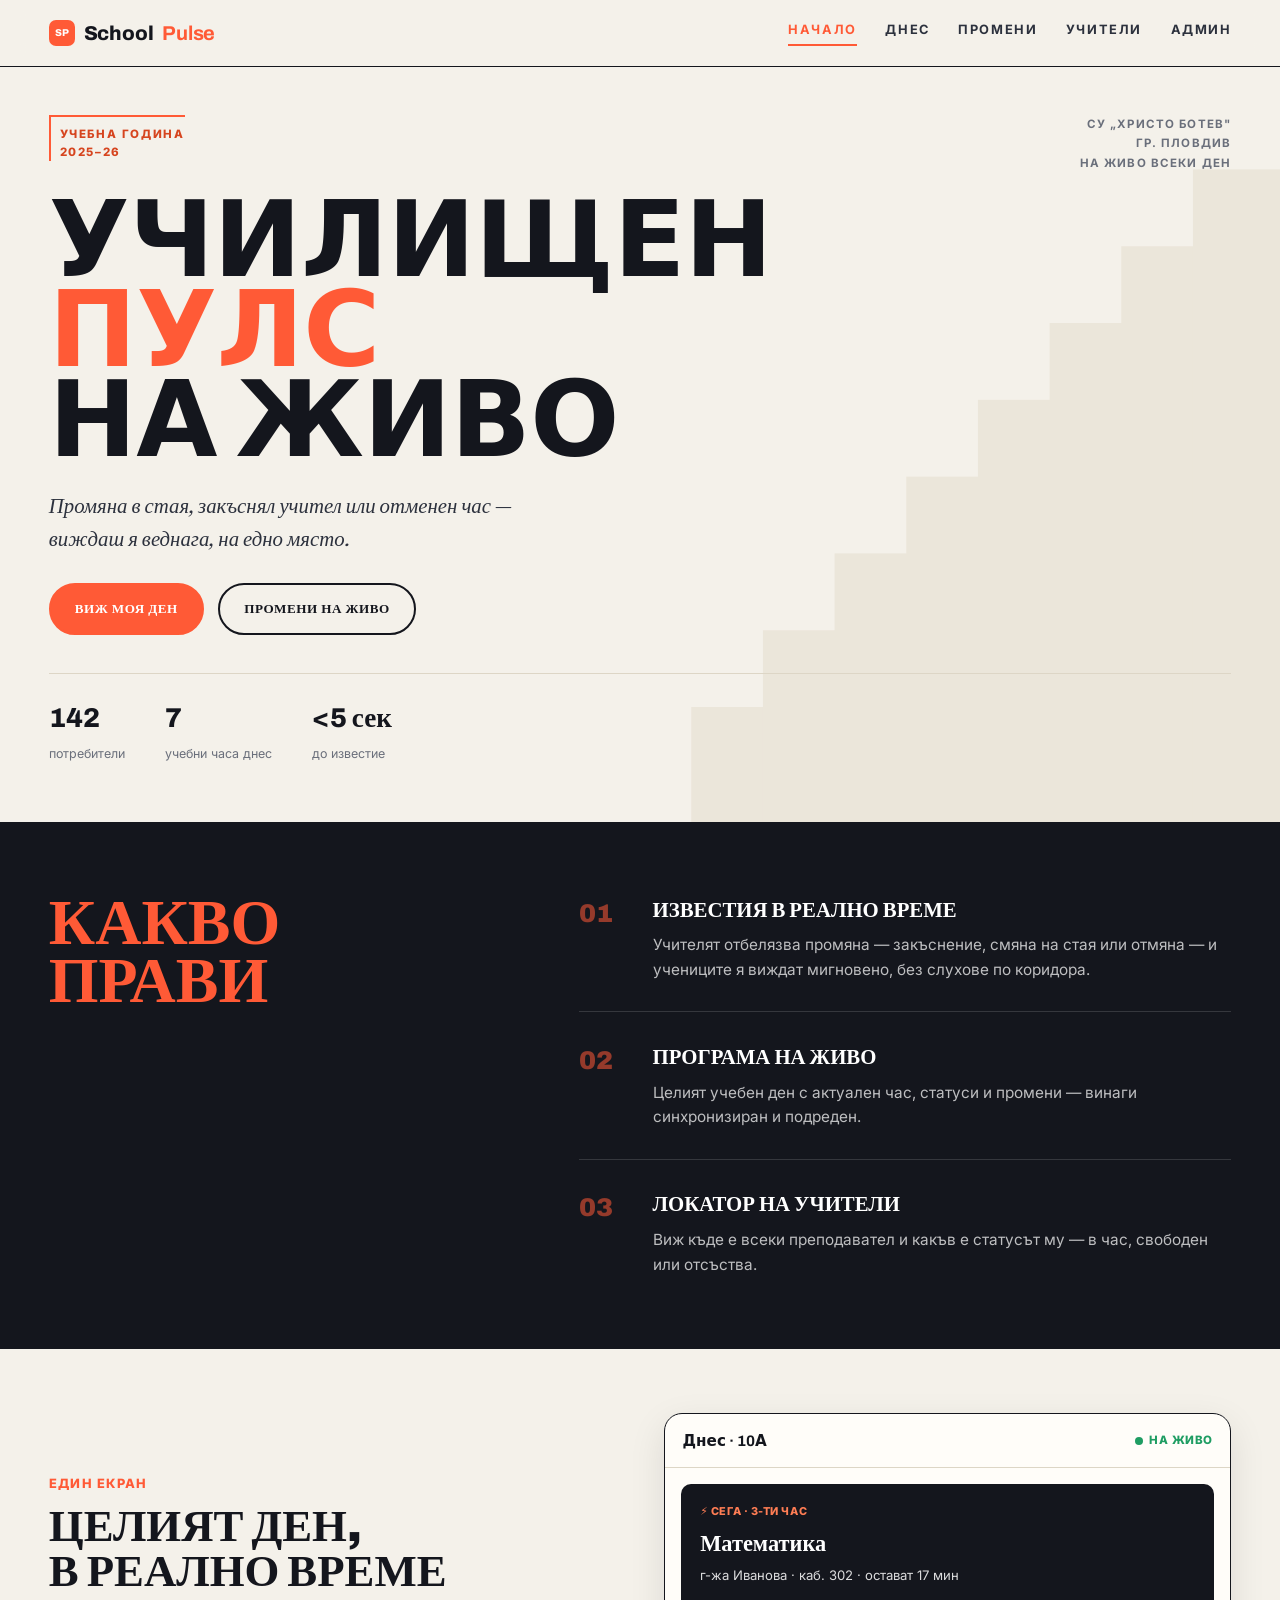
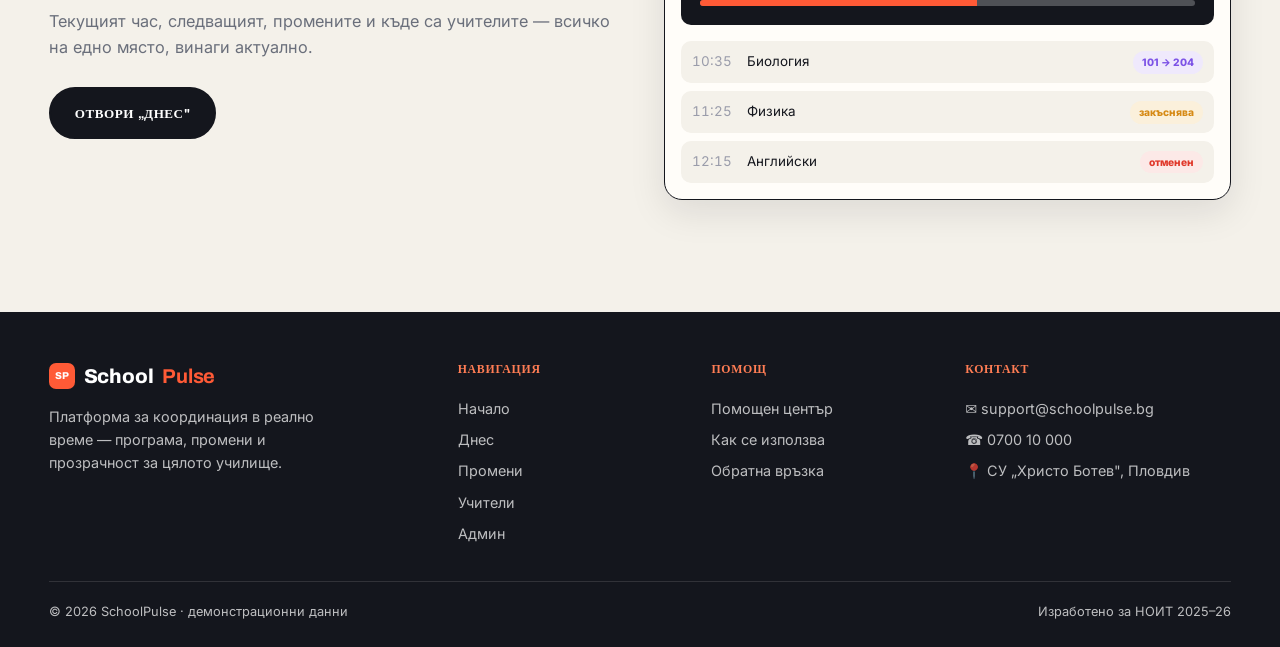
==== commit 27061a3a: "v17: re-skin editorial enterprise design (cream + ink + coral) Use the bold editorial layout from th" ====
--- a/index.html
+++ b/index.html
@@ -6,7 +6,7 @@
   <title>SchoolPulse — Училището в реално време</title>
   <link rel="preconnect" href="https://fonts.googleapis.com">
   <link rel="preconnect" href="https://fonts.gstatic.com" crossorigin>
-  <link href="https://fonts.googleapis.com/css2?family=Sora:wght@600;700;800&family=Inter:wght@400;500;600;700&display=swap" rel="stylesheet">
+  <link href="https://fonts.googleapis.com/css2?family=Archivo:wght@600;700;800;900&family=Inter:wght@400;500;600;700&family=Fraunces:ital,opsz,wght@1,9..144,500;0,9..144,600&display=swap" rel="stylesheet">
   <link rel="stylesheet" href="css/style.css">
 </head>
 <body>
@@ -21,75 +21,76 @@
         <a href="directory.html" class="nav__link">Учители</a>
         <a href="admin.html" class="nav__link">Админ</a>
       </nav>
-      <a href="dnes.html" class="btn btn--primary btn--sm nav__cta">Отвори приложението</a>
     </div>
   </header>
 
   <!-- HERO -->
   <section class="hero">
-    <div class="hero__blob hero__blob--1"></div>
-    <div class="hero__blob hero__blob--2"></div>
+    <svg class="hero__stairs" viewBox="0 0 1000 600" preserveAspectRatio="xMidYMid slice" aria-hidden="true">
+      <g fill="#e6dfd0">
+        <rect x="540" y="500" width="92" height="100"/><rect x="596" y="440" width="92" height="160"/>
+        <rect x="652" y="380" width="92" height="220"/><rect x="708" y="320" width="92" height="280"/>
+        <rect x="764" y="260" width="92" height="340"/><rect x="820" y="200" width="92" height="400"/>
+        <rect x="876" y="140" width="92" height="460"/><rect x="932" y="80" width="92" height="520"/>
+      </g>
+    </svg>
     <div class="wrap hero__in">
-      <div>
-        <span class="eyebrow"><span class="pulse"></span> На живо · обновява се в реално време</span>
-        <h1 class="hero__title">Училището ти,<br><em>в реално време.</em></h1>
-        <p class="hero__sub">Закъснял учител, сменен кабинет или отменен час — виждаш промяната веднага, на едно място. Без слухове по коридора, без изпуснати съобщения.</p>
-        <div class="hero__cta">
-          <a href="dnes.html" class="btn btn--primary">Виж моя ден →</a>
-          <a href="updates.html" class="btn btn--ghost">Промени на живо</a>
-        </div>
-        <div class="hero__meta">
-          <div class="hero__metric">142<span>потребители</span></div>
-          <div class="hero__metric">7<span>учебни часа днес</span></div>
-          <div class="hero__metric">&lt;5 сек<span>до известие</span></div>
-        </div>
+      <div class="hero__top">
+        <span class="hero__corner">Учебна година<br>2025–26</span>
+        <span class="hero__place">СУ „Христо Ботев"<br>гр. Пловдив<br>На живо всеки ден</span>
       </div>
-
-      <!-- product preview -->
-      <div class="preview">
-        <div class="preview__bar">
-          <strong style="font-family:'Sora';font-size:0.95rem">Днес · 10А</strong>
-          <span class="preview__live"><span style="width:8px;height:8px;border-radius:50%;background:currentColor;display:inline-block"></span> на живо</span>
-        </div>
-        <div class="preview__now">
-          <div class="preview__tag">⚡ СЕГА · 3-ТИ ЧАС</div>
-          <div class="preview__subj">Математика</div>
-          <div class="preview__meta">г-жа Иванова · каб. 302 · остават 17 мин</div>
-          <div class="preview__bar2"><i></i></div>
-        </div>
-        <div class="preview__rows">
-          <div class="prow"><time>10:35</time> <b>Биология</b> <span class="mini mini--violet">стая 101 → 204</span></div>
-          <div class="prow"><time>11:25</time> <b>Физика</b> <span class="mini mini--amber">закъснява</span></div>
-          <div class="prow"><time>12:15</time> <b>Английски</b> <span class="mini mini--rose">отменен</span></div>
-        </div>
+      <h1 class="hero__title d">
+        <span class="l1">Училищен</span>
+        <span class="l2">Пулс</span>
+        <span class="l3">На живо</span>
+      </h1>
+      <p class="hero__sub serif">Промяна в стая, закъснял учител или отменен час — виждаш я веднага, на едно място.</p>
+      <div class="hero__cta">
+        <a href="dnes.html" class="btn btn--solid">Виж моя ден</a>
+        <a href="updates.html" class="btn btn--ghost">Промени на живо</a>
+      </div>
+      <div class="hero__stats">
+        <div class="hero__stat"><b>142</b><span>потребители</span></div>
+        <div class="hero__stat"><b>7</b><span>учебни часа днес</span></div>
+        <div class="hero__stat"><b>&lt;5 сек</b><span>до известие</span></div>
       </div>
     </div>
   </section>
 
-  <!-- FEATURES -->
-  <section class="section">
-    <div class="wrap">
-      <div class="shead">
-        <p class="shead__k">Възможности</p>
-        <h2 class="shead__t">Всичко важно за деня — на едно място</h2>
-        <p class="shead__s">SchoolPulse решава оперативната страна на училището: какво се случва сега и какво се е променило.</p>
+  <!-- CAPABILITIES -->
+  <section class="caps">
+    <div class="wrap caps__grid">
+      <h2 class="caps__title"><span>Какво</span><span>прави</span></h2>
+      <div class="caps__list">
+        <article class="cap"><span class="cap__n">01</span><div><h3 class="cap__t">Известия в реално време</h3><p class="cap__d">Учителят отбелязва промяна — закъснение, смяна на стая или отмяна — и учениците я виждат мигновено, без слухове по коридора.</p></div></article>
+        <article class="cap"><span class="cap__n">02</span><div><h3 class="cap__t">Програма на живо</h3><p class="cap__d">Целият учебен ден с актуален час, статуси и промени — винаги синхронизиран и подреден.</p></div></article>
+        <article class="cap"><span class="cap__n">03</span><div><h3 class="cap__t">Локатор на учители</h3><p class="cap__d">Виж къде е всеки преподавател и какъв е статусът му — в час, свободен или отсъства.</p></div></article>
       </div>
-      <div class="features">
-        <article class="feature">
-          <div class="feature__ic">📡</div>
-          <h3 class="feature__t">Известия в реално време</h3>
-          <p class="feature__d">Учителят отбелязва промяна — закъснение, смяна на стая или отмяна — и учениците я виждат мигновено.</p>
-        </article>
-        <article class="feature">
-          <div class="feature__ic">🗓️</div>
-          <h3 class="feature__t">Програма на живо</h3>
-          <p class="feature__d">Целият учебен ден с актуален час, статуси и промени — винаги синхронизиран и подреден.</p>
-        </article>
-        <article class="feature">
-          <div class="feature__ic">📍</div>
-          <h3 class="feature__t">Локатор на учители</h3>
-          <p class="feature__d">Виж къде е всеки преподавател и какъв е статусът му — в час, свободен или отсъства.</p>
-        </article>
+    </div>
+  </section>
+
+  <!-- LIVE PREVIEW BAND -->
+  <section class="band">
+    <div class="wrap band__grid">
+      <div>
+        <p class="band__k">Един екран</p>
+        <h2 class="band__t">Целият ден,<br>в реално време</h2>
+        <p class="band__s">Текущият час, следващият, промените и къде са учителите — всичко на едно място, винаги актуално.</p>
+        <div class="hero__cta"><a href="dnes.html" class="btn btn--dark">Отвори „Днес"</a></div>
+      </div>
+      <div class="mock">
+        <div class="mock__h"><strong class="d" style="font-size:0.95rem">Днес · 10А</strong><span class="mock__live">на живо</span></div>
+        <div class="mock__now">
+          <div class="mock__tag">⚡ СЕГА · 3-ТИ ЧАС</div>
+          <div class="mock__subj">Математика</div>
+          <div class="mock__meta">г-жа Иванова · каб. 302 · остават 17 мин</div>
+          <div class="mock__bar"><i></i></div>
+        </div>
+        <div class="mock__rows">
+          <div class="mrow"><time>10:35</time> Биология <span class="mini mini--violet">101 → 204</span></div>
+          <div class="mrow"><time>11:25</time> Физика <span class="mini mini--amber">закъснява</span></div>
+          <div class="mrow"><time>12:15</time> Английски <span class="mini mini--red">отменен</span></div>
+        </div>
       </div>
     </div>
   </section>
@@ -101,15 +102,9 @@
           <a href="index.html" class="brand"><span class="brand__dot">SP</span> School<b>Pulse</b></a>
           <p class="foot__about">Платформа за координация в реално време — програма, промени и прозрачност за цялото училище.</p>
         </div>
-        <div class="foot__col"><h4>Навигация</h4>
-          <a href="index.html">Начало</a><a href="dnes.html">Днес</a><a href="updates.html">Промени</a><a href="directory.html">Учители</a><a href="admin.html">Админ</a>
-        </div>
-        <div class="foot__col"><h4>Помощ</h4>
-          <a href="#">Помощен център</a><a href="#">Как се използва</a><a href="#">Обратна връзка</a>
-        </div>
-        <div class="foot__col"><h4>Контакт</h4>
-          <p>✉ support@schoolpulse.bg</p><p>☎ 0700 10 000</p><p>📍 СУ „Христо Ботев", Пловдив</p>
-        </div>
+        <div class="foot__col"><h4>Навигация</h4><a href="index.html">Начало</a><a href="dnes.html">Днес</a><a href="updates.html">Промени</a><a href="directory.html">Учители</a><a href="admin.html">Админ</a></div>
+        <div class="foot__col"><h4>Помощ</h4><a href="#">Помощен център</a><a href="#">Как се използва</a><a href="#">Обратна връзка</a></div>
+        <div class="foot__col"><h4>Контакт</h4><p>✉ support@schoolpulse.bg</p><p>☎ 0700 10 000</p><p>📍 СУ „Христо Ботев", Пловдив</p></div>
       </div>
       <div class="foot__bar"><span>© 2026 SchoolPulse · демонстрационни данни</span><span>Изработено за НОИТ 2025–26</span></div>
     </div>
--- a/css/style.css
+++ b/css/style.css
@@ -1,36 +1,34 @@
-/* SchoolPulse v16 — premium product design system */
+/* SchoolPulse v17 — editorial enterprise, warm cream + ink + coral */
 
 :root {
-  --bg: #f6f7fb;
-  --bg-tint: #eef1f8;
-  --surface: #ffffff;
-  --ink: #0c1322;
-  --muted: #58616f;
-  --faint: #919aa8;
-  --line: #e8eaf1;
-  --line-strong: #d9dce6;
-
-  --brand: #5b5bf0;
-  --brand-2: #8b5cf6;
-  --brand-ink: #4338ca;
-  --brand-soft: #eef0fe;
-
-  --green: #16a34a;  --green-bg: #e8f7ee;
-  --blue: #2563eb;   --blue-bg: #e8f0fe;
-  --amber: #d97706;  --amber-bg: #fdf3e2;
-  --violet: #7c3aed; --violet-bg: #f2ecfe;
-  --rose: #e11d48;   --rose-bg: #fdebf0;
-  --slate: #64748b;  --slate-bg: #eef1f6;
-
-  --sh-sm: 0 1px 2px rgba(12,19,34,0.05);
-  --sh: 0 6px 24px rgba(12,19,34,0.07);
-  --sh-lg: 0 20px 50px rgba(91,91,240,0.18);
-
-  --r: 20px;
-  --r-md: 14px;
+  --paper: #f4f1ea;
+  --paper-2: #ebe6da;
+  --paper-3: #e1dacb;
+  --surface: #fffdf9;
+  --ink: #14161d;
+  --ink-2: #2c313d;
+  --muted: #6a6f7b;
+  --faint: #9a9caa;
+  --line: #ddd6c6;
+  --line-soft: #e7e1d3;
+
+  --accent: #ff5a36;       /* coral */
+  --accent-2: #ff7d54;
+  --accent-ink: #d6451f;
+  --accent-soft: #ffe6dd;
+
+  --dark: #14161d;         /* dark section bg */
+  --green: #1f9d63;  --green-bg: #e3f4ec;
+  --blue: #2f6df0;   --blue-bg: #e6eefe;
+  --amber: #d68a16;  --amber-bg: #fbf0db;
+  --violet: #7c52e6; --violet-bg: #efe9fc;
+  --red: #e0392b;    --red-bg: #fce9e7;
+  --slate: #6a6f7b;  --slate-bg: #ebe6da;
+
+  --maxw: 1240px;
+  --r: 18px;
   --r-sm: 10px;
-  --maxw: 1200px;
-  --nav-h: 70px;
+  --sh: 0 12px 36px rgba(20,22,29,0.1);
 }
 
 * { box-sizing: border-box; margin: 0; padding: 0; }
@@ -38,264 +36,260 @@
 
 body {
   font-family: "Inter", system-ui, sans-serif;
-  background: var(--bg);
+  background: var(--paper);
   color: var(--ink);
   line-height: 1.6;
   -webkit-font-smoothing: antialiased;
 }
-
-h1, h2, h3, .dsp { font-family: "Sora", system-ui, sans-serif; letter-spacing: -0.025em; }
-
+.d { font-family: "Archivo", system-ui, sans-serif; }
+.serif { font-family: "Fraunces", Georgia, serif; }
 a { color: inherit; text-decoration: none; }
 img { display: block; max-width: 100%; }
-
-a:focus-visible, button:focus-visible, input:focus-visible {
-  outline: 3px solid var(--brand); outline-offset: 2px; border-radius: 4px;
-}
-
-.wrap { max-width: var(--maxw); margin: 0 auto; padding: 0 1.6rem; }
-.section { padding: 3.5rem 0; }
+a:focus-visible, button:focus-visible, input:focus-visible, select:focus-visible { outline: 3px solid var(--accent); outline-offset: 2px; border-radius: 4px; }
+.wrap { max-width: var(--maxw); margin: 0 auto; padding: 0 1.8rem; }
 
 /* ===== NAV ===== */
-.nav {
-  position: sticky; top: 0; z-index: 60;
-  background: rgba(246,247,251,0.8);
-  backdrop-filter: saturate(180%) blur(14px);
-  border-bottom: 1px solid var(--line);
-}
-.nav__in { max-width: var(--maxw); margin: 0 auto; height: var(--nav-h); padding: 0 1.6rem; display: flex; align-items: center; justify-content: space-between; gap: 1rem; }
-.brand { display: flex; align-items: center; gap: 0.6rem; font-family: "Sora"; font-weight: 800; font-size: 1.15rem; }
-.brand__dot { width: 30px; height: 30px; border-radius: 9px; background: linear-gradient(135deg, var(--brand), var(--brand-2)); box-shadow: 0 4px 12px rgba(91,91,240,0.4); display: grid; place-items: center; color: #fff; font-size: 0.7rem; }
-.brand b { background: linear-gradient(135deg, var(--brand), var(--brand-2)); -webkit-background-clip: text; background-clip: text; -webkit-text-fill-color: transparent; }
-.nav__links { display: flex; align-items: center; gap: 0.35rem; }
-.nav__link { padding: 0.5rem 0.9rem; border-radius: 999px; font-size: 0.9rem; font-weight: 600; color: var(--muted); }
-.nav__link:hover { background: var(--bg-tint); color: var(--ink); }
-.nav__link--on { background: var(--ink); color: #fff; }
-.nav__cta { margin-left: 0.4rem; }
+.nav { position: sticky; top: 0; z-index: 60; background: rgba(244,241,234,0.85); backdrop-filter: blur(12px); border-bottom: 1.5px solid var(--ink); }
+.nav__in { max-width: var(--maxw); margin: 0 auto; padding: 1.05rem 1.8rem; display: flex; align-items: center; justify-content: space-between; gap: 1rem; }
+.brand { font-family: "Archivo"; font-weight: 800; font-size: 1.25rem; letter-spacing: -0.01em; display: flex; align-items: center; gap: 0.55rem; }
+.brand__dot { width: 26px; height: 26px; border-radius: 7px; background: var(--accent); display: grid; place-items: center; color: #fff; font-size: 0.62rem; font-weight: 800; }
+.brand b { color: var(--accent); }
+.nav__links { display: flex; gap: 1.8rem; }
+.nav__link { font-size: 0.8rem; font-weight: 700; letter-spacing: 0.12em; text-transform: uppercase; color: var(--ink-2); padding-bottom: 3px; }
+.nav__link:hover { color: var(--accent); }
+.nav__link--on { color: var(--accent); border-bottom: 2px solid var(--accent); }
 
 /* ===== BUTTONS ===== */
-.btn { display: inline-flex; align-items: center; gap: 0.5rem; font-family: "Inter"; font-weight: 600; font-size: 0.9rem; padding: 0.7rem 1.3rem; border-radius: 999px; cursor: pointer; border: 1px solid transparent; transition: transform 0.14s, box-shadow 0.14s, background 0.14s; }
-.btn:hover { transform: translateY(-1px); }
-.btn--primary { background: linear-gradient(135deg, var(--brand), var(--brand-2)); color: #fff; box-shadow: 0 8px 20px rgba(91,91,240,0.32); }
-.btn--ghost { background: var(--surface); color: var(--ink); border-color: var(--line-strong); }
-.btn--ghost:hover { background: var(--bg-tint); }
-.btn--sm { padding: 0.5rem 0.95rem; font-size: 0.82rem; }
+.btn { display: inline-flex; align-items: center; gap: 0.5rem; font-family: "Archivo"; font-weight: 700; font-size: 0.82rem; letter-spacing: 0.04em; text-transform: uppercase; padding: 0.85rem 1.5rem; border-radius: 999px; cursor: pointer; border: 2px solid var(--ink); transition: transform 0.14s, background 0.14s, color 0.14s; }
+.btn:hover { transform: translateY(-2px); }
+.btn--solid { background: var(--accent); border-color: var(--accent); color: #fff; }
+.btn--solid:hover { background: var(--accent-ink); border-color: var(--accent-ink); }
+.btn--dark { background: var(--ink); color: #fff; }
+.btn--dark:hover { background: var(--ink-2); }
+.btn--ghost { background: transparent; color: var(--ink); }
+.btn--ghost:hover { background: var(--ink); color: #fff; }
+.btn--sm { padding: 0.5rem 1rem; font-size: 0.72rem; }
 
 /* ===== HERO ===== */
-.hero { position: relative; overflow: hidden; padding: 4.5rem 0 4rem; }
-.hero__blob { position: absolute; border-radius: 50%; filter: blur(70px); opacity: 0.5; z-index: 0; }
-.hero__blob--1 { width: 460px; height: 460px; background: #c7c7fb; top: -160px; right: -120px; }
-.hero__blob--2 { width: 380px; height: 380px; background: #e3d4fb; bottom: -160px; left: -120px; }
-.hero__in { position: relative; z-index: 1; display: grid; grid-template-columns: 1.05fr 0.95fr; gap: 3rem; align-items: center; }
-.eyebrow { display: inline-flex; align-items: center; gap: 0.5rem; background: var(--surface); border: 1px solid var(--line-strong); border-radius: 999px; padding: 0.4rem 0.9rem; font-size: 0.78rem; font-weight: 600; color: var(--muted); box-shadow: var(--sh-sm); }
-.eyebrow .pulse { width: 8px; height: 8px; border-radius: 50%; background: var(--green); box-shadow: 0 0 0 4px var(--green-bg); animation: pulse 2s infinite; }
-@keyframes pulse { 50% { opacity: 0.4; } }
-.hero__title { font-size: clamp(2.4rem, 5vw, 3.7rem); font-weight: 800; line-height: 1.04; margin-top: 1.2rem; }
-.hero__title em { font-style: normal; background: linear-gradient(135deg, var(--brand), var(--brand-2)); -webkit-background-clip: text; background-clip: text; -webkit-text-fill-color: transparent; }
-.hero__sub { font-size: 1.08rem; color: var(--muted); margin-top: 1.2rem; max-width: 480px; }
-.hero__cta { display: flex; gap: 0.8rem; margin-top: 1.8rem; flex-wrap: wrap; }
-.hero__meta { display: flex; gap: 1.8rem; margin-top: 2.2rem; }
-.hero__metric { font-family: "Sora"; font-weight: 800; font-size: 1.5rem; }
-.hero__metric span { display: block; font-family: "Inter"; font-weight: 500; font-size: 0.78rem; color: var(--faint); margin-top: 0.1rem; }
-
-/* hero preview card */
-.preview { background: var(--surface); border: 1px solid var(--line); border-radius: var(--r); box-shadow: var(--sh-lg); padding: 1.2rem; }
-.preview__bar { display: flex; align-items: center; justify-content: space-between; padding-bottom: 0.9rem; border-bottom: 1px solid var(--line); }
-.preview__live { font-size: 0.72rem; font-weight: 700; color: var(--green); display: flex; align-items: center; gap: 0.4rem; }
-.preview__now { background: linear-gradient(135deg, var(--brand), var(--brand-2)); color: #fff; border-radius: var(--r-md); padding: 1.1rem; margin-top: 0.9rem; }
-.preview__tag { font-size: 0.7rem; font-weight: 700; opacity: 0.9; }
-.preview__subj { font-family: "Sora"; font-weight: 800; font-size: 1.3rem; margin-top: 0.3rem; }
-.preview__meta { font-size: 0.8rem; opacity: 0.9; margin-top: 0.2rem; }
-.preview__bar2 { height: 6px; background: rgba(255,255,255,0.3); border-radius: 999px; margin-top: 0.8rem; overflow: hidden; }
-.preview__bar2 i { display: block; height: 100%; width: 58%; background: #fff; border-radius: 999px; }
-.preview__rows { margin-top: 0.9rem; display: flex; flex-direction: column; gap: 0.5rem; }
-.prow { display: flex; align-items: center; gap: 0.6rem; padding: 0.55rem 0.65rem; border-radius: var(--r-sm); background: var(--bg); font-size: 0.82rem; }
-.prow b { font-weight: 600; }
-.prow time { color: var(--faint); font-variant-numeric: tabular-nums; width: 42px; }
-.prow .mini { margin-left: auto; font-size: 0.66rem; font-weight: 700; padding: 0.18rem 0.5rem; border-radius: 999px; }
+.hero { position: relative; overflow: hidden; padding: 3rem 0 3.5rem; }
+.hero__stairs { position: absolute; inset: 0; z-index: 0; opacity: 0.6; pointer-events: none; }
+.hero__in { position: relative; z-index: 2; }
+.hero__top { display: flex; align-items: flex-start; justify-content: space-between; gap: 1.5rem; margin-bottom: 1.4rem; }
+.hero__corner { font-size: 0.72rem; font-weight: 800; letter-spacing: 0.14em; text-transform: uppercase; color: var(--accent-ink); border-top: 2px solid var(--accent); border-left: 2px solid var(--accent); padding: 0.5rem 0 0 0.55rem; }
+.hero__place { text-align: right; font-size: 0.72rem; font-weight: 700; letter-spacing: 0.1em; text-transform: uppercase; color: var(--muted); line-height: 1.7; }
+.hero__title { font-weight: 900; line-height: 0.86; letter-spacing: -0.02em; }
+.hero__title span { display: block; font-size: clamp(2.4rem, 8.2vw, 6.6rem); text-transform: uppercase; }
+.hero__title .l1 { color: var(--ink); }
+.hero__title .l2 { color: var(--accent); }
+.hero__title .l3 { color: var(--ink); }
+.hero__sub { font-family: "Fraunces", serif; font-style: italic; font-size: 1.3rem; color: var(--ink-2); margin-top: 1.4rem; max-width: 540px; }
+.hero__cta { display: flex; gap: 0.9rem; margin-top: 1.7rem; flex-wrap: wrap; }
+.hero__stats { display: flex; gap: 2.5rem; margin-top: 2.4rem; border-top: 1.5px solid var(--line); padding-top: 1.4rem; }
+.hero__stat b { font-family: "Archivo"; font-weight: 800; font-size: 1.7rem; display: block; }
+.hero__stat span { font-size: 0.78rem; color: var(--muted); }
+
+/* ===== DARK SECTION (capabilities) ===== */
+.caps { background: var(--dark); color: #fff; padding: 4.5rem 0; }
+.caps__grid { display: grid; grid-template-columns: 0.85fr 1.15fr; gap: 3rem; align-items: start; }
+.caps__title { font-family: "Archivo"; font-weight: 900; font-size: clamp(2.4rem, 5vw, 4.2rem); line-height: 0.92; color: var(--accent); text-transform: uppercase; min-width: 0; }
+.caps__title span { display: block; }
+.caps__list { display: flex; flex-direction: column; gap: 1.8rem; min-width: 0; }
+.cap { display: grid; grid-template-columns: 56px 1fr; gap: 1.1rem; padding-bottom: 1.8rem; border-bottom: 1px solid rgba(255,255,255,0.14); }
+.cap:last-child { border-bottom: none; padding-bottom: 0; }
+.cap__n { font-family: "Archivo"; font-weight: 900; font-size: 1.6rem; color: rgba(255,90,54,0.55); }
+.cap__t { font-family: "Archivo"; font-weight: 800; font-size: 1.3rem; text-transform: uppercase; }
+.cap__d { color: rgba(255,255,255,0.72); margin-top: 0.4rem; font-size: 0.96rem; }
+
+/* ===== LIVE PREVIEW BAND ===== */
+.band { padding: 4rem 0; }
+.band__grid { display: grid; grid-template-columns: 1fr 1fr; gap: 3rem; align-items: center; }
+.band__k { font-size: 0.8rem; font-weight: 800; letter-spacing: 0.1em; text-transform: uppercase; color: var(--accent); }
+.band__t { font-family: "Archivo"; font-weight: 900; font-size: clamp(1.9rem, 3.5vw, 2.8rem); text-transform: uppercase; line-height: 1; margin-top: 0.6rem; }
+.band__s { color: var(--muted); margin-top: 0.9rem; font-size: 1.02rem; }
+.mock { background: var(--surface); border: 1.5px solid var(--ink); border-radius: var(--r); box-shadow: var(--sh); overflow: hidden; }
+.mock__h { display: flex; align-items: center; justify-content: space-between; padding: 0.9rem 1.1rem; border-bottom: 1px solid var(--line); }
+.mock__live { font-size: 0.72rem; font-weight: 800; color: var(--green); display: flex; align-items: center; gap: 0.4rem; text-transform: uppercase; letter-spacing: 0.04em; }
+.mock__live::before { content: ""; width: 8px; height: 8px; border-radius: 50%; background: var(--green); }
+.mock__now { background: var(--ink); color: #fff; padding: 1.2rem; margin: 1rem; border-radius: var(--r-sm); }
+.mock__tag { font-size: 0.68rem; font-weight: 800; color: var(--accent-2); letter-spacing: 0.05em; }
+.mock__subj { font-family: "Archivo"; font-weight: 800; font-size: 1.4rem; margin-top: 0.3rem; }
+.mock__meta { font-size: 0.82rem; opacity: 0.85; margin-top: 0.2rem; }
+.mock__bar { height: 6px; background: rgba(255,255,255,0.25); border-radius: 999px; margin-top: 0.9rem; overflow: hidden; }
+.mock__bar i { display: block; height: 100%; width: 56%; background: var(--accent); }
+.mock__rows { padding: 0 1rem 1rem; display: flex; flex-direction: column; gap: 0.5rem; }
+.mrow { display: flex; align-items: center; gap: 0.7rem; padding: 0.6rem 0.7rem; background: var(--paper); border-radius: var(--r-sm); font-size: 0.84rem; }
+.mrow time { color: var(--faint); width: 44px; font-variant-numeric: tabular-nums; }
+.mrow .mini { margin-left: auto; font-size: 0.64rem; font-weight: 800; padding: 0.2rem 0.55rem; border-radius: 999px; }
 .mini--violet { background: var(--violet-bg); color: var(--violet); }
 .mini--amber { background: var(--amber-bg); color: var(--amber); }
-.mini--rose { background: var(--rose-bg); color: var(--rose); }
-
-/* ===== SECTION HEADINGS ===== */
-.shead { text-align: center; max-width: 640px; margin: 0 auto 2.5rem; }
-.shead__k { font-size: 0.8rem; font-weight: 700; letter-spacing: 0.08em; text-transform: uppercase; color: var(--brand); }
-.shead__t { font-size: clamp(1.8rem, 3vw, 2.4rem); font-weight: 800; margin-top: 0.5rem; }
-.shead__s { color: var(--muted); margin-top: 0.7rem; }
-
-/* ===== FEATURE CARDS ===== */
-.features { display: grid; grid-template-columns: repeat(3, 1fr); gap: 1.2rem; }
-.feature { background: var(--surface); border: 1px solid var(--line); border-radius: var(--r); padding: 1.6rem; box-shadow: var(--sh-sm); transition: transform 0.16s, box-shadow 0.16s; }
-.feature:hover { transform: translateY(-4px); box-shadow: var(--sh); }
-.feature__ic { width: 48px; height: 48px; border-radius: 14px; display: grid; place-items: center; font-size: 1.3rem; background: var(--brand-soft); }
-.feature__t { font-family: "Sora"; font-weight: 700; font-size: 1.2rem; margin-top: 1rem; }
-.feature__d { color: var(--muted); margin-top: 0.5rem; font-size: 0.94rem; }
-
-/* ===== PAGE HEADER (inner) ===== */
-.ph { padding: 2.8rem 0 1.6rem; }
-.ph__k { font-size: 0.8rem; font-weight: 700; letter-spacing: 0.08em; text-transform: uppercase; color: var(--brand); }
-.ph__t { font-size: clamp(2rem, 4vw, 2.8rem); font-weight: 800; margin-top: 0.4rem; }
-.ph__s { color: var(--muted); margin-top: 0.5rem; }
-.ph__row { display: flex; align-items: flex-end; justify-content: space-between; gap: 1rem; flex-wrap: wrap; }
-
-/* ===== CARD / GRID ===== */
-.grid2 { display: grid; grid-template-columns: 1.5fr 1fr; gap: 1.4rem; align-items: start; }
-.col { display: flex; flex-direction: column; gap: 1.4rem; }
-.card { background: var(--surface); border: 1px solid var(--line); border-radius: var(--r); box-shadow: var(--sh-sm); overflow: hidden; }
-.card__h { display: flex; align-items: center; justify-content: space-between; padding: 1.1rem 1.3rem; border-bottom: 1px solid var(--line); }
-.card__t { font-family: "Sora"; font-weight: 700; font-size: 1.05rem; }
-.card__m { font-size: 0.78rem; color: var(--faint); font-weight: 600; }
-.card__link { display: block; padding: 0.9rem 1.3rem; font-weight: 600; font-size: 0.86rem; color: var(--brand); border-top: 1px solid var(--line); }
-.card__link:hover { background: var(--brand-soft); }
+.mini--red { background: var(--red-bg); color: var(--red); }
+
+/* ===== PAGE HEADER ===== */
+.ph { padding: 3rem 0 1.6rem; }
+.ph__row { display: flex; align-items: flex-end; justify-content: space-between; gap: 1rem; flex-wrap: wrap; border-bottom: 1.5px solid var(--ink); padding-bottom: 1.2rem; }
+.ph__k { font-size: 0.78rem; font-weight: 800; letter-spacing: 0.1em; text-transform: uppercase; color: var(--accent); }
+.ph__t { font-family: "Archivo"; font-weight: 900; font-size: clamp(2.2rem, 5vw, 4rem); text-transform: uppercase; line-height: 0.9; margin-top: 0.4rem; }
+.ph__s { color: var(--muted); margin-top: 0.4rem; }
+.ph__link { font-family: "Archivo"; font-weight: 700; font-size: 0.78rem; letter-spacing: 0.06em; text-transform: uppercase; white-space: nowrap; }
+.ph__link:hover { color: var(--accent); }
+
+/* ===== FILTERS ===== */
+.filters { display: flex; gap: 0.7rem; align-items: center; flex-wrap: wrap; margin: 1.6rem 0; }
+.sel { background: var(--surface); border: 1.5px solid var(--line); border-radius: 999px; padding: 0.55rem 1rem; font: inherit; font-size: 0.86rem; cursor: pointer; }
+.filters__sp { flex: 1; }
+
+/* ===== CARD + GRID ===== */
+.grid2 { display: grid; grid-template-columns: 1.5fr 1fr; gap: 1.5rem; align-items: start; padding-bottom: 1rem; }
+.col { display: flex; flex-direction: column; gap: 1.5rem; }
+.card { background: var(--surface); border: 1.5px solid var(--line); border-radius: var(--r); overflow: hidden; }
+.card__h { display: flex; align-items: center; justify-content: space-between; padding: 1rem 1.3rem; border-bottom: 1px solid var(--line); }
+.card__t { font-family: "Archivo"; font-weight: 800; font-size: 0.95rem; text-transform: uppercase; letter-spacing: 0.02em; }
+.card__m { font-size: 0.76rem; color: var(--faint); font-weight: 600; }
+.card__link { display: block; padding: 0.9rem 1.3rem; font-family: "Archivo"; font-weight: 700; font-size: 0.78rem; text-transform: uppercase; letter-spacing: 0.04em; color: var(--accent); border-top: 1px solid var(--line); }
+.card__link:hover { background: var(--accent-soft); }
 
 /* ===== STATS ===== */
 .stats { display: grid; grid-template-columns: repeat(4, 1fr); gap: 1rem; }
-.stat { background: var(--surface); border: 1px solid var(--line); border-radius: var(--r); padding: 1.2rem 1.3rem; box-shadow: var(--sh-sm); }
-.stat__ic { width: 40px; height: 40px; border-radius: 11px; display: grid; place-items: center; font-size: 1.1rem; }
-.stat__n { font-family: "Sora"; font-weight: 800; font-size: 1.8rem; margin-top: 0.7rem; letter-spacing: -0.03em; }
-.stat__l { font-size: 0.82rem; color: var(--muted); }
-.ic--blue { background: var(--blue-bg); } .ic--violet { background: var(--violet-bg); } .ic--rose { background: var(--rose-bg); } .ic--green { background: var(--green-bg); }
+.stat { background: var(--surface); border: 1.5px solid var(--line); border-radius: var(--r); padding: 1.2rem 1.3rem; }
+.stat__ic { width: 42px; height: 42px; border-radius: 12px; display: grid; place-items: center; font-size: 1.1rem; }
+.stat__n { font-family: "Archivo"; font-weight: 900; font-size: 1.9rem; margin-top: 0.7rem; letter-spacing: -0.02em; }
+.stat__l { font-size: 0.8rem; color: var(--muted); }
+.ic--blue { background: var(--blue-bg); } .ic--violet { background: var(--violet-bg); } .ic--red { background: var(--red-bg); } .ic--green { background: var(--green-bg); }
 
 /* ===== NOW HERO (dnes) ===== */
-.now { position: relative; overflow: hidden; background: linear-gradient(135deg, #5b5bf0 0%, #7c5cf0 55%, #9b5cf0 100%); color: #fff; border-radius: var(--r); padding: 1.7rem 1.9rem; box-shadow: var(--sh-lg); }
-.now::after { content: ""; position: absolute; width: 280px; height: 280px; border-radius: 50%; background: rgba(255,255,255,0.12); top: -120px; right: -60px; }
+.now { position: relative; overflow: hidden; background: var(--ink); color: #fff; border-radius: var(--r); padding: 1.7rem 1.9rem; }
+.now::after { content: ""; position: absolute; width: 220px; height: 220px; border-radius: 50%; background: rgba(255,90,54,0.18); top: -90px; right: -40px; }
 .now__top { position: relative; display: flex; align-items: center; justify-content: space-between; }
-.now__tag { font-size: 0.74rem; font-weight: 700; background: rgba(255,255,255,0.18); padding: 0.3rem 0.75rem; border-radius: 999px; }
-.now__timer { font-family: "Sora"; font-weight: 800; font-size: 2rem; }
-.now__subj { font-family: "Sora"; font-weight: 800; font-size: 2.1rem; margin-top: 0.9rem; }
-.now__topic { opacity: 0.94; margin-top: 0.25rem; }
-.now__meta { font-size: 0.86rem; opacity: 0.82; margin-top: 0.5rem; }
-.now__bar { height: 8px; background: rgba(255,255,255,0.26); border-radius: 999px; margin-top: 1.1rem; overflow: hidden; }
-.now__bar i { display: block; height: 100%; background: #fff; border-radius: 999px; transition: width 1s linear; }
-.now__left { font-size: 0.84rem; opacity: 0.92; margin-top: 0.55rem; }
+.now__tag { font-family: "Archivo"; font-weight: 800; font-size: 0.72rem; letter-spacing: 0.05em; text-transform: uppercase; color: var(--accent-2); }
+.now__timer { font-family: "Archivo"; font-weight: 900; font-size: 2rem; color: var(--accent-2); }
+.now__subj { font-family: "Archivo"; font-weight: 900; font-size: 2.1rem; text-transform: uppercase; margin-top: 0.9rem; }
+.now__topic { opacity: 0.92; margin-top: 0.3rem; }
+.now__meta { font-size: 0.86rem; opacity: 0.78; margin-top: 0.5rem; }
+.now__bar { height: 8px; background: rgba(255,255,255,0.2); border-radius: 999px; margin-top: 1.1rem; overflow: hidden; }
+.now__bar i { display: block; height: 100%; background: var(--accent); border-radius: 999px; transition: width 1s linear; }
+.now__left { font-size: 0.84rem; opacity: 0.9; margin-top: 0.55rem; }
 
 /* ===== NEXT ===== */
-.next { padding: 1.2rem 1.3rem; }
-.next__k { font-size: 0.74rem; font-weight: 700; letter-spacing: 0.05em; text-transform: uppercase; color: var(--faint); }
-.next__row { display: flex; align-items: center; justify-content: space-between; gap: 0.75rem; margin-top: 0.6rem; }
-.next__s { font-family: "Sora"; font-weight: 700; font-size: 1.05rem; }
-.next__m { font-size: 0.82rem; color: var(--muted); margin-top: 0.1rem; }
+.next { padding: 1.1rem 1.3rem; }
+.next__k { font-family: "Archivo"; font-size: 0.72rem; font-weight: 800; letter-spacing: 0.05em; text-transform: uppercase; color: var(--faint); }
+.next__row { display: flex; align-items: center; justify-content: space-between; gap: 0.7rem; margin-top: 0.55rem; }
+.next__s { font-family: "Archivo"; font-weight: 800; font-size: 1.02rem; }
+.next__m { font-size: 0.82rem; color: var(--muted); }
 
 /* ===== SCHEDULE ===== */
 .sched { display: flex; flex-direction: column; }
-.row { display: grid; grid-template-columns: 70px 1fr auto; gap: 0.85rem; align-items: center; padding: 0.95rem 1.3rem; border-bottom: 1px solid var(--line); }
+.row { display: grid; grid-template-columns: 74px 1fr auto; gap: 0.85rem; align-items: center; padding: 0.9rem 1.3rem; border-bottom: 1px solid var(--line); }
 .row:last-child { border-bottom: none; }
-.row__time { font-weight: 700; font-size: 0.82rem; color: var(--muted); font-variant-numeric: tabular-nums; line-height: 1.25; }
-.row__time small { display: block; font-weight: 500; color: var(--faint); font-size: 0.7rem; }
+.row__time { font-family: "Archivo"; font-weight: 700; font-size: 0.78rem; color: var(--muted); font-variant-numeric: tabular-nums; line-height: 1.25; }
+.row__time small { display: block; font-weight: 500; color: var(--faint); font-size: 0.68rem; }
 .row__main { display: flex; align-items: center; gap: 0.7rem; min-width: 0; }
-.row__ic { width: 36px; height: 36px; border-radius: 10px; background: var(--bg-tint); display: grid; place-items: center; font-size: 1rem; flex-shrink: 0; }
-.row__s { font-weight: 600; font-size: 0.92rem; }
+.row__ic { width: 36px; height: 36px; border-radius: 10px; background: var(--paper-2); display: grid; place-items: center; font-size: 1rem; flex-shrink: 0; }
+.row__s { font-weight: 700; font-size: 0.92rem; }
 .row__sub { font-size: 0.78rem; color: var(--muted); }
 .row__sub s { color: var(--faint); }
-.row--now { background: var(--brand-soft); border-left: 3px solid var(--brand); padding-left: calc(1.3rem - 3px); }
+.row--now { background: var(--accent-soft); border-left: 4px solid var(--accent); padding-left: calc(1.3rem - 4px); }
 .row--now .row__ic { background: #fff; }
 .row--cancel .row__s, .row--cancel .row__sub { text-decoration: line-through; color: var(--faint); }
 .row--done { opacity: 0.5; }
 
 /* ===== PILLS ===== */
-.pill { font-size: 0.68rem; font-weight: 700; padding: 0.32rem 0.7rem; border-radius: 999px; white-space: nowrap; }
+.pill { font-family: "Archivo"; font-size: 0.66rem; font-weight: 800; letter-spacing: 0.03em; text-transform: uppercase; padding: 0.32rem 0.7rem; border-radius: 999px; white-space: nowrap; }
 .pill--green { background: var(--green-bg); color: var(--green); }
 .pill--blue { background: var(--blue-bg); color: var(--blue); }
 .pill--violet { background: var(--violet-bg); color: var(--violet); }
 .pill--amber { background: var(--amber-bg); color: var(--amber); }
-.pill--rose { background: var(--rose-bg); color: var(--rose); }
+.pill--red { background: var(--red-bg); color: var(--red); }
 .pill--slate { background: var(--slate-bg); color: var(--slate); }
+.pill--accent { background: var(--accent); color: #fff; }
 
 /* ===== CHANGES FEED ===== */
 .feed { display: flex; flex-direction: column; }
-.chg { padding: 1rem 1.3rem; border-bottom: 1px solid var(--line); border-left: 3px solid transparent; }
+.chg { padding: 1rem 1.3rem; border-bottom: 1px solid var(--line); border-left: 4px solid transparent; }
 .chg:last-child { border-bottom: none; }
-.chg--amber { border-left-color: var(--amber); }
-.chg--violet { border-left-color: var(--violet); }
-.chg--rose { border-left-color: var(--rose); }
+.chg--amber { border-left-color: var(--amber); } .chg--violet { border-left-color: var(--violet); } .chg--red { border-left-color: var(--red); }
 .chg__top { display: flex; align-items: center; justify-content: space-between; gap: 0.5rem; }
-.chg__t { font-size: 0.74rem; font-weight: 700; text-transform: uppercase; letter-spacing: 0.02em; }
-.chg--amber .chg__t { color: var(--amber); } .chg--violet .chg__t { color: var(--violet); } .chg--rose .chg__t { color: var(--rose); }
+.chg__t { font-family: "Archivo"; font-size: 0.72rem; font-weight: 800; text-transform: uppercase; letter-spacing: 0.02em; }
+.chg--amber .chg__t { color: var(--amber); } .chg--violet .chg__t { color: var(--violet); } .chg--red .chg__t { color: var(--red); }
 .chg__time { font-size: 0.72rem; color: var(--faint); font-variant-numeric: tabular-nums; }
-.chg__d { font-size: 0.86rem; margin-top: 0.3rem; color: var(--ink); }
+.chg__d { font-size: 0.86rem; margin-top: 0.3rem; }
 .chg__x { font-size: 0.76rem; margin-top: 0.25rem; color: var(--muted); }
 
-/* ===== UPDATE CARDS (промени page) ===== */
-.ucards { display: grid; grid-template-columns: repeat(3, 1fr); gap: 1.2rem; }
-.uc { background: var(--surface); border: 1px solid var(--line); border-radius: var(--r); padding: 1.3rem; box-shadow: var(--sh-sm); display: flex; flex-direction: column; gap: 0.6rem; transition: transform 0.16s, box-shadow 0.16s; }
+/* ===== UPDATE CARDS ===== */
+.ucards { display: grid; grid-template-columns: repeat(3, 1fr); gap: 1.3rem; padding-bottom: 1rem; }
+.uc { background: var(--surface); border: 1.5px solid var(--line); border-radius: var(--r); padding: 1.4rem; display: flex; flex-direction: column; gap: 0.6rem; transition: transform 0.16s, box-shadow 0.16s; }
 .uc:hover { transform: translateY(-4px); box-shadow: var(--sh); }
-.uc__tags { display: flex; gap: 0.45rem; align-items: center; }
-.uc__t { font-family: "Sora"; font-weight: 700; font-size: 1.05rem; }
+.uc--urgent { border-color: var(--accent); }
+.uc__tags { display: flex; gap: 0.45rem; }
+.uc__t { font-family: "Archivo"; font-weight: 800; font-size: 1.08rem; text-transform: uppercase; line-height: 1.15; }
 .uc__d { font-size: 0.9rem; color: var(--muted); }
 .uc__f { margin-top: auto; padding-top: 0.5rem; font-size: 0.76rem; color: var(--faint); display: flex; flex-wrap: wrap; gap: 0.3rem 1rem; }
-.uc--urgent { border-color: var(--rose); box-shadow: 0 8px 24px rgba(225,29,72,0.12); }
-
-/* ===== FILTERS ===== */
-.filters { display: flex; gap: 0.7rem; align-items: center; flex-wrap: wrap; margin-bottom: 1.6rem; }
-.sel { background: var(--surface); border: 1px solid var(--line-strong); border-radius: 999px; padding: 0.55rem 1rem; font: inherit; font-size: 0.86rem; color: var(--ink); cursor: pointer; }
-.filters__sp { flex: 1; }
-
-/* ===== TEACHERS (directory) ===== */
-.tgrid { display: grid; grid-template-columns: repeat(auto-fill, minmax(230px, 1fr)); gap: 1.2rem; }
-.tcard { background: var(--surface); border: 1px solid var(--line); border-radius: var(--r); padding: 1.2rem; box-shadow: var(--sh-sm); text-align: center; transition: transform 0.16s, box-shadow 0.16s; }
+
+/* ===== DIRECTORY ===== */
+.tgrid { display: grid; grid-template-columns: repeat(auto-fill, minmax(230px, 1fr)); gap: 1.3rem; padding-bottom: 1rem; }
+.tcard { background: var(--surface); border: 1.5px solid var(--line); border-radius: var(--r); padding: 1.3rem; text-align: center; transition: transform 0.16s, box-shadow 0.16s; }
 .tcard:hover { transform: translateY(-4px); box-shadow: var(--sh); }
-.tcard__ph { width: 92px; height: 92px; border-radius: 50%; object-fit: cover; margin: 0 auto; border: 3px solid var(--surface); box-shadow: 0 4px 14px rgba(12,19,34,0.14); }
-.tcard__name { font-family: "Sora"; font-weight: 700; font-size: 1.02rem; margin-top: 0.9rem; }
+.tcard__ph { width: 96px; height: 96px; border-radius: 50%; object-fit: cover; margin: 0 auto; border: 3px solid var(--surface); box-shadow: 0 4px 14px rgba(20,22,29,0.15); }
+.tcard__name { font-family: "Archivo"; font-weight: 800; font-size: 1.02rem; margin-top: 0.9rem; }
 .tcard__subj { font-size: 0.84rem; color: var(--muted); }
 .tcard__row { display: flex; align-items: center; justify-content: center; gap: 0.5rem; margin-top: 0.8rem; }
 .tcard__loc { font-size: 0.78rem; color: var(--faint); }
-.status { display: inline-flex; align-items: center; gap: 0.4rem; font-size: 0.72rem; font-weight: 700; }
+.status { display: inline-flex; align-items: center; gap: 0.4rem; font-family: "Archivo"; font-size: 0.68rem; font-weight: 800; text-transform: uppercase; letter-spacing: 0.03em; }
 .status::before { content: ""; width: 8px; height: 8px; border-radius: 50%; background: currentColor; }
-.status--green { color: var(--green); } .status--amber { color: var(--amber); } .status--rose { color: var(--rose); } .status--slate { color: var(--slate); }
-
-/* ===== mini teacher list (dnes) ===== */
+.status--green { color: var(--green); } .status--amber { color: var(--amber); } .status--red { color: var(--red); } .status--slate { color: var(--slate); }
+
+/* mini teachers (dnes) */
 .tmini { display: flex; align-items: center; gap: 0.75rem; padding: 0.8rem 1.3rem; border-bottom: 1px solid var(--line); }
 .tmini:last-of-type { border-bottom: none; }
 .tmini img { width: 42px; height: 42px; border-radius: 50%; object-fit: cover; }
 .tmini__i { flex: 1; min-width: 0; }
-.tmini__n { font-weight: 600; font-size: 0.86rem; }
+.tmini__n { font-weight: 700; font-size: 0.86rem; }
 .tmini__s { font-size: 0.76rem; color: var(--muted); }
 
 /* ===== ADMIN ===== */
 .amgr { display: flex; align-items: center; justify-content: space-between; margin: 1.6rem 0 1rem; }
-.amgr__t { font-family: "Sora"; font-weight: 800; font-size: 1.5rem; }
-.tablecard { background: var(--surface); border: 1px solid var(--line); border-radius: var(--r); overflow: hidden; box-shadow: var(--sh-sm); }
+.amgr__t { font-family: "Archivo"; font-weight: 900; font-size: 1.6rem; text-transform: uppercase; }
+.tablecard { background: var(--surface); border: 1.5px solid var(--line); border-radius: var(--r); overflow: hidden; margin-bottom: 1rem; }
 table { width: 100%; border-collapse: collapse; }
-thead th { text-align: left; font-size: 0.72rem; font-weight: 700; letter-spacing: 0.04em; text-transform: uppercase; color: var(--faint); padding: 1rem 1.3rem; background: var(--bg-tint); border-bottom: 1px solid var(--line); }
-tbody td { padding: 0.95rem 1.3rem; border-bottom: 1px solid var(--line); font-size: 0.9rem; }
+thead th { text-align: left; font-family: "Archivo"; font-weight: 800; font-size: 0.72rem; letter-spacing: 0.04em; text-transform: uppercase; color: var(--muted); padding: 1rem 1.3rem; background: var(--paper-2); border-bottom: 1px solid var(--line); }
+tbody td { padding: 0.9rem 1.3rem; border-bottom: 1px solid var(--line); font-size: 0.9rem; }
 tbody tr:last-child td { border-bottom: none; }
-tbody tr:hover { background: var(--bg); }
+tbody tr:hover { background: var(--paper); }
+.usercell { display: flex; align-items: center; gap: 0.6rem; font-weight: 600; }
+.usercell img { width: 34px; height: 34px; border-radius: 50%; object-fit: cover; }
 .tac { display: flex; gap: 0.5rem; }
-.tbtn { width: 34px; height: 34px; border-radius: 9px; border: 1px solid var(--line-strong); background: var(--surface); cursor: pointer; font-size: 0.9rem; }
-.tbtn--del { border-color: var(--rose); color: var(--rose); }
-.usercell { display: flex; align-items: center; gap: 0.6rem; }
-.usercell img { width: 34px; height: 34px; border-radius: 50%; object-fit: cover; }
+.tbtn { width: 34px; height: 34px; border-radius: 9px; border: 1.5px solid var(--line); background: var(--surface); cursor: pointer; font-size: 0.9rem; }
+.tbtn--del { border-color: var(--red); color: var(--red); }
 
 /* ===== ANNOUNCE ===== */
-.announce { display: flex; gap: 0.9rem; background: linear-gradient(135deg, var(--brand-soft), #f3effe); border: 1px solid #ddd9fb; border-radius: var(--r); padding: 1.2rem 1.3rem; }
-.announce__ic { width: 42px; height: 42px; border-radius: 12px; background: #fff; display: grid; place-items: center; font-size: 1.2rem; flex-shrink: 0; box-shadow: var(--sh-sm); }
-.announce__t { font-family: "Sora"; font-weight: 700; font-size: 0.95rem; }
-.announce__d { font-size: 0.88rem; color: var(--muted); margin-top: 0.25rem; }
+.announce { display: flex; gap: 0.9rem; background: var(--ink); color: #fff; border-radius: var(--r); padding: 1.2rem 1.3rem; }
+.announce__ic { width: 42px; height: 42px; border-radius: 12px; background: var(--accent); display: grid; place-items: center; font-size: 1.2rem; flex-shrink: 0; }
+.announce__t { font-family: "Archivo"; font-weight: 800; font-size: 0.92rem; text-transform: uppercase; }
+.announce__d { font-size: 0.88rem; opacity: 0.85; margin-top: 0.25rem; }
 
 /* ===== FOOTER ===== */
-.foot { border-top: 1px solid var(--line); margin-top: 3rem; padding: 3rem 0 1.5rem; }
-.foot__grid { display: grid; grid-template-columns: 1.7fr 1fr 1fr 1.2fr; gap: 2rem; padding-bottom: 2rem; }
-.foot__about { color: var(--muted); font-size: 0.9rem; margin-top: 0.8rem; max-width: 300px; }
-.foot__col h4 { font-size: 0.78rem; font-weight: 700; text-transform: uppercase; letter-spacing: 0.06em; color: var(--faint); margin-bottom: 0.9rem; }
-.foot__col a { display: block; color: var(--muted); font-size: 0.9rem; padding: 0.25rem 0; }
-.foot__col a:hover { color: var(--brand); }
-.foot__col p { color: var(--muted); font-size: 0.9rem; padding: 0.25rem 0; }
-.foot__bar { border-top: 1px solid var(--line); padding-top: 1.3rem; display: flex; justify-content: space-between; flex-wrap: wrap; gap: 0.5rem; font-size: 0.8rem; color: var(--faint); }
+.foot { background: var(--ink); color: rgba(255,255,255,0.72); margin-top: 3rem; padding: 3rem 0 1.5rem; }
+.foot__grid { display: grid; grid-template-columns: 1.7fr 1fr 1fr 1.2fr; gap: 2rem; padding-bottom: 2rem; border-bottom: 1px solid rgba(255,255,255,0.12); }
+.foot .brand { color: #fff; }
+.foot__about { font-size: 0.9rem; margin-top: 0.8rem; max-width: 300px; }
+.foot__col h4 { font-family: "Archivo"; font-size: 0.74rem; font-weight: 800; text-transform: uppercase; letter-spacing: 0.06em; color: var(--accent-2); margin-bottom: 0.9rem; }
+.foot__col a { display: block; color: rgba(255,255,255,0.72); font-size: 0.9rem; padding: 0.25rem 0; }
+.foot__col a:hover { color: #fff; }
+.foot__col p { font-size: 0.9rem; padding: 0.25rem 0; }
+.foot__bar { padding-top: 1.3rem; display: flex; justify-content: space-between; flex-wrap: wrap; gap: 0.5rem; font-size: 0.8rem; }
 
 /* ===== RESPONSIVE ===== */
-@media (max-width: 980px) {
-  .hero__in { grid-template-columns: 1fr; gap: 2rem; }
-  .grid2 { grid-template-columns: 1fr; }
-  .features { grid-template-columns: 1fr; }
+@media (max-width: 960px) {
+  .caps__grid, .band__grid, .grid2 { grid-template-columns: 1fr; gap: 2rem; }
   .ucards { grid-template-columns: repeat(2, 1fr); }
   .stats { grid-template-columns: repeat(2, 1fr); }
   .foot__grid { grid-template-columns: 1fr 1fr; }
 }
-@media (max-width: 640px) {
+@media (max-width: 600px) {
   .nav__links { display: none; }
   .ucards { grid-template-columns: 1fr; }
-  .row { grid-template-columns: 56px 1fr; grid-template-rows: auto auto; }
+  .hero__place { display: none; }
+  .row { grid-template-columns: 60px 1fr; grid-template-rows: auto auto; }
   .row .pill { grid-column: 2; justify-self: start; }
-  .tablecard { overflow-x: auto; }
-  table { min-width: 620px; }
-}
+  .tablecard { overflow-x: auto; } table { min-width: 620px; }
+  .hero__stats { gap: 1.5rem; flex-wrap: wrap; }
+}
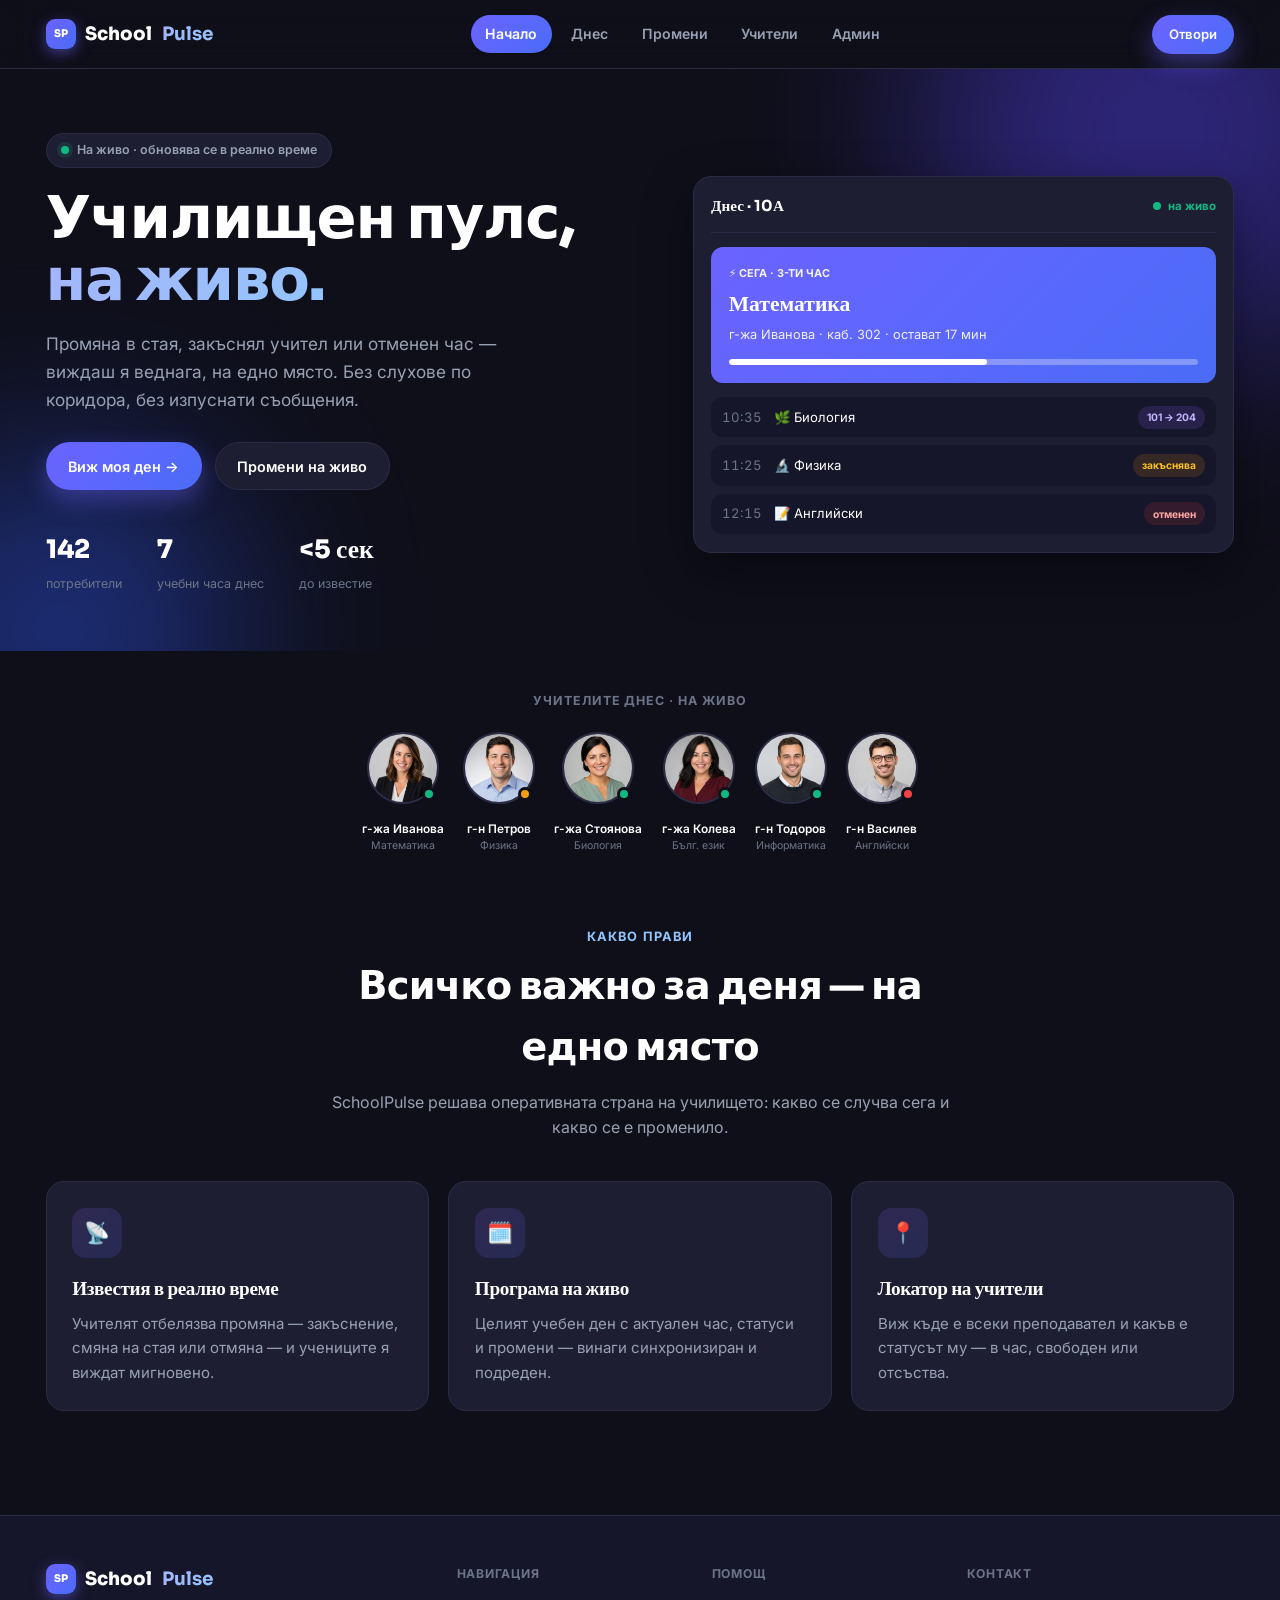
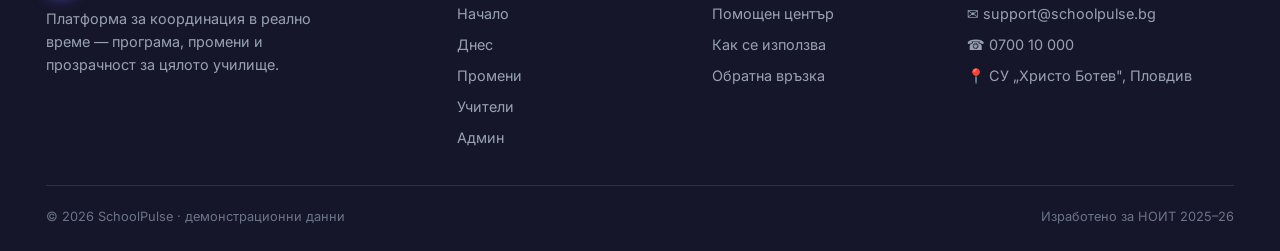
==== commit 03c1c8eb: "v18: unified dark premium app (navy + blue/purple) Converge on the favored dark theme across all 5 d" ====
--- a/index.html
+++ b/index.html
@@ -3,10 +3,10 @@
 <head>
   <meta charset="UTF-8">
   <meta name="viewport" content="width=device-width, initial-scale=1.0">
-  <title>SchoolPulse — Училището в реално време</title>
+  <title>SchoolPulse — Училището на живо</title>
   <link rel="preconnect" href="https://fonts.googleapis.com">
   <link rel="preconnect" href="https://fonts.gstatic.com" crossorigin>
-  <link href="https://fonts.googleapis.com/css2?family=Archivo:wght@600;700;800;900&family=Inter:wght@400;500;600;700&family=Fraunces:ital,opsz,wght@1,9..144,500;0,9..144,600&display=swap" rel="stylesheet">
+  <link href="https://fonts.googleapis.com/css2?family=Sora:wght@600;700;800&family=Inter:wght@400;500;600;700&display=swap" rel="stylesheet">
   <link rel="stylesheet" href="css/style.css">
 </head>
 <body>
@@ -21,76 +21,74 @@
         <a href="directory.html" class="nav__link">Учители</a>
         <a href="admin.html" class="nav__link">Админ</a>
       </nav>
+      <a href="dnes.html" class="btn btn--primary btn--sm">Отвори</a>
     </div>
   </header>
 
   <!-- HERO -->
   <section class="hero">
-    <svg class="hero__stairs" viewBox="0 0 1000 600" preserveAspectRatio="xMidYMid slice" aria-hidden="true">
-      <g fill="#e6dfd0">
-        <rect x="540" y="500" width="92" height="100"/><rect x="596" y="440" width="92" height="160"/>
-        <rect x="652" y="380" width="92" height="220"/><rect x="708" y="320" width="92" height="280"/>
-        <rect x="764" y="260" width="92" height="340"/><rect x="820" y="200" width="92" height="400"/>
-        <rect x="876" y="140" width="92" height="460"/><rect x="932" y="80" width="92" height="520"/>
-      </g>
-    </svg>
+    <div class="hero__blob hero__blob--1"></div>
+    <div class="hero__blob hero__blob--2"></div>
     <div class="wrap hero__in">
-      <div class="hero__top">
-        <span class="hero__corner">Учебна година<br>2025–26</span>
-        <span class="hero__place">СУ „Христо Ботев"<br>гр. Пловдив<br>На живо всеки ден</span>
+      <div>
+        <span class="eyebrow"><span class="pulse"></span> На живо · обновява се в реално време</span>
+        <h1 class="hero__title">Училищен пулс,<br><em>на живо.</em></h1>
+        <p class="hero__sub">Промяна в стая, закъснял учител или отменен час — виждаш я веднага, на едно място. Без слухове по коридора, без изпуснати съобщения.</p>
+        <div class="hero__cta">
+          <a href="dnes.html" class="btn btn--primary">Виж моя ден →</a>
+          <a href="updates.html" class="btn btn--ghost">Промени на живо</a>
+        </div>
+        <div class="hero__stats">
+          <div class="hero__stat"><b>142</b><span>потребители</span></div>
+          <div class="hero__stat"><b>7</b><span>учебни часа днес</span></div>
+          <div class="hero__stat"><b>&lt;5 сек</b><span>до известие</span></div>
+        </div>
       </div>
-      <h1 class="hero__title d">
-        <span class="l1">Училищен</span>
-        <span class="l2">Пулс</span>
-        <span class="l3">На живо</span>
-      </h1>
-      <p class="hero__sub serif">Промяна в стая, закъснял учител или отменен час — виждаш я веднага, на едно място.</p>
-      <div class="hero__cta">
-        <a href="dnes.html" class="btn btn--solid">Виж моя ден</a>
-        <a href="updates.html" class="btn btn--ghost">Промени на живо</a>
-      </div>
-      <div class="hero__stats">
-        <div class="hero__stat"><b>142</b><span>потребители</span></div>
-        <div class="hero__stat"><b>7</b><span>учебни часа днес</span></div>
-        <div class="hero__stat"><b>&lt;5 сек</b><span>до известие</span></div>
+
+      <div class="prev">
+        <div class="prev__h"><strong style="font-family:'Sora';font-size:0.95rem">Днес · 10А</strong><span class="prev__live">на живо</span></div>
+        <div class="prev__now">
+          <div class="prev__tag">⚡ СЕГА · 3-ТИ ЧАС</div>
+          <div class="prev__subj">Математика</div>
+          <div class="prev__meta">г-жа Иванова · каб. 302 · остават 17 мин</div>
+          <div class="prev__bar"><i></i></div>
+        </div>
+        <div class="prev__rows">
+          <div class="prow"><time>10:35</time> 🌿 Биология <span class="mini mini--violet">101 → 204</span></div>
+          <div class="prow"><time>11:25</time> 🔬 Физика <span class="mini mini--amber">закъснява</span></div>
+          <div class="prow"><time>12:15</time> 📝 Английски <span class="mini mini--red">отменен</span></div>
+        </div>
       </div>
     </div>
   </section>
 
-  <!-- CAPABILITIES -->
-  <section class="caps">
-    <div class="wrap caps__grid">
-      <h2 class="caps__title"><span>Какво</span><span>прави</span></h2>
-      <div class="caps__list">
-        <article class="cap"><span class="cap__n">01</span><div><h3 class="cap__t">Известия в реално време</h3><p class="cap__d">Учителят отбелязва промяна — закъснение, смяна на стая или отмяна — и учениците я виждат мигновено, без слухове по коридора.</p></div></article>
-        <article class="cap"><span class="cap__n">02</span><div><h3 class="cap__t">Програма на живо</h3><p class="cap__d">Целият учебен ден с актуален час, статуси и промени — винаги синхронизиран и подреден.</p></div></article>
-        <article class="cap"><span class="cap__n">03</span><div><h3 class="cap__t">Локатор на учители</h3><p class="cap__d">Виж къде е всеки преподавател и какъв е статусът му — в час, свободен или отсъства.</p></div></article>
+  <!-- TEAM STRIP (photos) -->
+  <section class="team">
+    <div class="wrap">
+      <p class="team__lbl">Учителите днес · на живо</p>
+      <div class="team__row">
+        <div class="team__p"><span class="team__pic"><img src="assets/img/tp-1.png" alt="г-жа Иванова"><span class="sd sd--green"></span></span><div class="team__n">г-жа Иванова</div><div class="team__s">Математика</div></div>
+        <div class="team__p"><span class="team__pic"><img src="assets/img/tp-2.png" alt="г-н Петров"><span class="sd sd--amber"></span></span><div class="team__n">г-н Петров</div><div class="team__s">Физика</div></div>
+        <div class="team__p"><span class="team__pic"><img src="assets/img/tp-4.png" alt="г-жа Стоянова"><span class="sd sd--green"></span></span><div class="team__n">г-жа Стоянова</div><div class="team__s">Биология</div></div>
+        <div class="team__p"><span class="team__pic"><img src="assets/img/tp-7.png" alt="г-жа Колева"><span class="sd sd--green"></span></span><div class="team__n">г-жа Колева</div><div class="team__s">Бълг. език</div></div>
+        <div class="team__p"><span class="team__pic"><img src="assets/img/tp-8.png" alt="г-н Тодоров"><span class="sd sd--green"></span></span><div class="team__n">г-н Тодоров</div><div class="team__s">Информатика</div></div>
+        <div class="team__p"><span class="team__pic"><img src="assets/img/tp-5.png" alt="г-н Василев"><span class="sd sd--red"></span></span><div class="team__n">г-н Василев</div><div class="team__s">Английски</div></div>
       </div>
     </div>
   </section>
 
-  <!-- LIVE PREVIEW BAND -->
-  <section class="band">
-    <div class="wrap band__grid">
-      <div>
-        <p class="band__k">Един екран</p>
-        <h2 class="band__t">Целият ден,<br>в реално време</h2>
-        <p class="band__s">Текущият час, следващият, промените и къде са учителите — всичко на едно място, винаги актуално.</p>
-        <div class="hero__cta"><a href="dnes.html" class="btn btn--dark">Отвори „Днес"</a></div>
+  <!-- FEATURES -->
+  <section class="section">
+    <div class="wrap">
+      <div class="shead">
+        <p class="shead__k">Какво прави</p>
+        <h2 class="shead__t">Всичко важно за деня — на едно място</h2>
+        <p class="shead__s">SchoolPulse решава оперативната страна на училището: какво се случва сега и какво се е променило.</p>
       </div>
-      <div class="mock">
-        <div class="mock__h"><strong class="d" style="font-size:0.95rem">Днес · 10А</strong><span class="mock__live">на живо</span></div>
-        <div class="mock__now">
-          <div class="mock__tag">⚡ СЕГА · 3-ТИ ЧАС</div>
-          <div class="mock__subj">Математика</div>
-          <div class="mock__meta">г-жа Иванова · каб. 302 · остават 17 мин</div>
-          <div class="mock__bar"><i></i></div>
-        </div>
-        <div class="mock__rows">
-          <div class="mrow"><time>10:35</time> Биология <span class="mini mini--violet">101 → 204</span></div>
-          <div class="mrow"><time>11:25</time> Физика <span class="mini mini--amber">закъснява</span></div>
-          <div class="mrow"><time>12:15</time> Английски <span class="mini mini--red">отменен</span></div>
-        </div>
+      <div class="features">
+        <article class="feature"><div class="feature__ic">📡</div><h3 class="feature__t">Известия в реално време</h3><p class="feature__d">Учителят отбелязва промяна — закъснение, смяна на стая или отмяна — и учениците я виждат мигновено.</p></article>
+        <article class="feature"><div class="feature__ic">🗓️</div><h3 class="feature__t">Програма на живо</h3><p class="feature__d">Целият учебен ден с актуален час, статуси и промени — винаги синхронизиран и подреден.</p></article>
+        <article class="feature"><div class="feature__ic">📍</div><h3 class="feature__t">Локатор на учители</h3><p class="feature__d">Виж къде е всеки преподавател и какъв е статусът му — в час, свободен или отсъства.</p></article>
       </div>
     </div>
   </section>
@@ -98,10 +96,7 @@
   <footer class="foot">
     <div class="wrap">
       <div class="foot__grid">
-        <div>
-          <a href="index.html" class="brand"><span class="brand__dot">SP</span> School<b>Pulse</b></a>
-          <p class="foot__about">Платформа за координация в реално време — програма, промени и прозрачност за цялото училище.</p>
-        </div>
+        <div><a href="index.html" class="brand"><span class="brand__dot">SP</span> School<b>Pulse</b></a><p class="foot__about">Платформа за координация в реално време — програма, промени и прозрачност за цялото училище.</p></div>
         <div class="foot__col"><h4>Навигация</h4><a href="index.html">Начало</a><a href="dnes.html">Днес</a><a href="updates.html">Промени</a><a href="directory.html">Учители</a><a href="admin.html">Админ</a></div>
         <div class="foot__col"><h4>Помощ</h4><a href="#">Помощен център</a><a href="#">Как се използва</a><a href="#">Обратна връзка</a></div>
         <div class="foot__col"><h4>Контакт</h4><p>✉ support@schoolpulse.bg</p><p>☎ 0700 10 000</p><p>📍 СУ „Христо Ботев", Пловдив</p></div>
--- a/css/style.css
+++ b/css/style.css
@@ -1,34 +1,30 @@
-/* SchoolPulse v17 — editorial enterprise, warm cream + ink + coral */
+/* SchoolPulse v18 — dark premium app (navy + blue/purple) */
 
 :root {
-  --paper: #f4f1ea;
-  --paper-2: #ebe6da;
-  --paper-3: #e1dacb;
-  --surface: #fffdf9;
-  --ink: #14161d;
-  --ink-2: #2c313d;
-  --muted: #6a6f7b;
-  --faint: #9a9caa;
-  --line: #ddd6c6;
-  --line-soft: #e7e1d3;
-
-  --accent: #ff5a36;       /* coral */
-  --accent-2: #ff7d54;
-  --accent-ink: #d6451f;
-  --accent-soft: #ffe6dd;
-
-  --dark: #14161d;         /* dark section bg */
-  --green: #1f9d63;  --green-bg: #e3f4ec;
-  --blue: #2f6df0;   --blue-bg: #e6eefe;
-  --amber: #d68a16;  --amber-bg: #fbf0db;
-  --violet: #7c52e6; --violet-bg: #efe9fc;
-  --red: #e0392b;    --red-bg: #fce9e7;
-  --slate: #6a6f7b;  --slate-bg: #ebe6da;
+  --bg: #0f0f1a;
+  --bg-2: #16162a;
+  --card: #1e1e33;
+  --card-2: #24243a;
+  --line: #2c2c46;
+  --line-soft: #242440;
+  --txt: #ffffff;
+  --muted: #98a1b3;
+  --faint: #6b7488;
+
+  --blue: #4a6cf7;
+  --purple: #6c63ff;
+  --green: #10b981;  --green-bg: rgba(16,185,129,0.14);
+  --amber: #f59e0b;  --amber-bg: rgba(245,158,11,0.14);
+  --violet: #8b5cf6; --violet-bg: rgba(139,92,246,0.16);
+  --red: #ef4444;    --red-bg: rgba(239,68,68,0.14);
+  --slate: #6b7280;  --slate-bg: rgba(107,114,128,0.18);
+  --blue-bg: rgba(74,108,247,0.16);
 
   --maxw: 1240px;
   --r: 18px;
-  --r-sm: 10px;
-  --sh: 0 12px 36px rgba(20,22,29,0.1);
+  --r-sm: 12px;
+  --sh: 0 18px 50px rgba(0,0,0,0.45);
+  --sh-glow: 0 18px 50px rgba(108,99,255,0.3);
 }
 
 * { box-sizing: border-box; margin: 0; padding: 0; }
@@ -36,250 +32,256 @@
 
 body {
   font-family: "Inter", system-ui, sans-serif;
-  background: var(--paper);
-  color: var(--ink);
+  background: var(--bg);
+  color: var(--txt);
   line-height: 1.6;
   -webkit-font-smoothing: antialiased;
 }
-.d { font-family: "Archivo", system-ui, sans-serif; }
-.serif { font-family: "Fraunces", Georgia, serif; }
+h1, h2, h3, .dsp { font-family: "Sora", system-ui, sans-serif; letter-spacing: -0.02em; }
 a { color: inherit; text-decoration: none; }
 img { display: block; max-width: 100%; }
-a:focus-visible, button:focus-visible, input:focus-visible, select:focus-visible { outline: 3px solid var(--accent); outline-offset: 2px; border-radius: 4px; }
-.wrap { max-width: var(--maxw); margin: 0 auto; padding: 0 1.8rem; }
+a:focus-visible, button:focus-visible, input:focus-visible, select:focus-visible { outline: 3px solid var(--blue); outline-offset: 2px; border-radius: 4px; }
+.wrap { max-width: var(--maxw); margin: 0 auto; padding: 0 1.6rem; }
 
 /* ===== NAV ===== */
-.nav { position: sticky; top: 0; z-index: 60; background: rgba(244,241,234,0.85); backdrop-filter: blur(12px); border-bottom: 1.5px solid var(--ink); }
-.nav__in { max-width: var(--maxw); margin: 0 auto; padding: 1.05rem 1.8rem; display: flex; align-items: center; justify-content: space-between; gap: 1rem; }
-.brand { font-family: "Archivo"; font-weight: 800; font-size: 1.25rem; letter-spacing: -0.01em; display: flex; align-items: center; gap: 0.55rem; }
-.brand__dot { width: 26px; height: 26px; border-radius: 7px; background: var(--accent); display: grid; place-items: center; color: #fff; font-size: 0.62rem; font-weight: 800; }
-.brand b { color: var(--accent); }
-.nav__links { display: flex; gap: 1.8rem; }
-.nav__link { font-size: 0.8rem; font-weight: 700; letter-spacing: 0.12em; text-transform: uppercase; color: var(--ink-2); padding-bottom: 3px; }
-.nav__link:hover { color: var(--accent); }
-.nav__link--on { color: var(--accent); border-bottom: 2px solid var(--accent); }
+.nav { position: sticky; top: 0; z-index: 60; background: rgba(15,15,26,0.8); backdrop-filter: blur(14px); border-bottom: 1px solid var(--line); }
+.nav__in { max-width: var(--maxw); margin: 0 auto; height: 68px; padding: 0 1.6rem; display: flex; align-items: center; justify-content: space-between; gap: 1rem; }
+.brand { display: flex; align-items: center; gap: 0.6rem; font-family: "Sora"; font-weight: 800; font-size: 1.15rem; }
+.brand__dot { width: 30px; height: 30px; border-radius: 9px; background: linear-gradient(135deg, var(--purple), var(--blue)); display: grid; place-items: center; color: #fff; font-size: 0.66rem; box-shadow: 0 4px 14px rgba(108,99,255,0.5); }
+.brand b { background: linear-gradient(135deg, #a5b4fc, #93c5fd); -webkit-background-clip: text; background-clip: text; -webkit-text-fill-color: transparent; }
+.nav__links { display: flex; gap: 0.3rem; }
+.nav__link { padding: 0.5rem 0.9rem; border-radius: 999px; font-size: 0.88rem; font-weight: 600; color: var(--muted); }
+.nav__link:hover { background: var(--card); color: #fff; }
+.nav__link--on { background: linear-gradient(135deg, var(--purple), var(--blue)); color: #fff; }
 
 /* ===== BUTTONS ===== */
-.btn { display: inline-flex; align-items: center; gap: 0.5rem; font-family: "Archivo"; font-weight: 700; font-size: 0.82rem; letter-spacing: 0.04em; text-transform: uppercase; padding: 0.85rem 1.5rem; border-radius: 999px; cursor: pointer; border: 2px solid var(--ink); transition: transform 0.14s, background 0.14s, color 0.14s; }
+.btn { display: inline-flex; align-items: center; gap: 0.5rem; font-weight: 600; font-size: 0.9rem; padding: 0.72rem 1.35rem; border-radius: 999px; cursor: pointer; border: 1px solid transparent; transition: transform 0.14s, box-shadow 0.14s, background 0.14s; }
 .btn:hover { transform: translateY(-2px); }
-.btn--solid { background: var(--accent); border-color: var(--accent); color: #fff; }
-.btn--solid:hover { background: var(--accent-ink); border-color: var(--accent-ink); }
-.btn--dark { background: var(--ink); color: #fff; }
-.btn--dark:hover { background: var(--ink-2); }
-.btn--ghost { background: transparent; color: var(--ink); }
-.btn--ghost:hover { background: var(--ink); color: #fff; }
-.btn--sm { padding: 0.5rem 1rem; font-size: 0.72rem; }
+.btn--primary { background: linear-gradient(135deg, var(--purple), var(--blue)); color: #fff; box-shadow: 0 10px 24px rgba(108,99,255,0.4); }
+.btn--ghost { background: var(--card); color: #fff; border-color: var(--line); }
+.btn--ghost:hover { background: var(--card-2); }
+.btn--sm { padding: 0.5rem 1rem; font-size: 0.82rem; }
 
 /* ===== HERO ===== */
-.hero { position: relative; overflow: hidden; padding: 3rem 0 3.5rem; }
-.hero__stairs { position: absolute; inset: 0; z-index: 0; opacity: 0.6; pointer-events: none; }
-.hero__in { position: relative; z-index: 2; }
-.hero__top { display: flex; align-items: flex-start; justify-content: space-between; gap: 1.5rem; margin-bottom: 1.4rem; }
-.hero__corner { font-size: 0.72rem; font-weight: 800; letter-spacing: 0.14em; text-transform: uppercase; color: var(--accent-ink); border-top: 2px solid var(--accent); border-left: 2px solid var(--accent); padding: 0.5rem 0 0 0.55rem; }
-.hero__place { text-align: right; font-size: 0.72rem; font-weight: 700; letter-spacing: 0.1em; text-transform: uppercase; color: var(--muted); line-height: 1.7; }
-.hero__title { font-weight: 900; line-height: 0.86; letter-spacing: -0.02em; }
-.hero__title span { display: block; font-size: clamp(2.4rem, 8.2vw, 6.6rem); text-transform: uppercase; }
-.hero__title .l1 { color: var(--ink); }
-.hero__title .l2 { color: var(--accent); }
-.hero__title .l3 { color: var(--ink); }
-.hero__sub { font-family: "Fraunces", serif; font-style: italic; font-size: 1.3rem; color: var(--ink-2); margin-top: 1.4rem; max-width: 540px; }
-.hero__cta { display: flex; gap: 0.9rem; margin-top: 1.7rem; flex-wrap: wrap; }
-.hero__stats { display: flex; gap: 2.5rem; margin-top: 2.4rem; border-top: 1.5px solid var(--line); padding-top: 1.4rem; }
-.hero__stat b { font-family: "Archivo"; font-weight: 800; font-size: 1.7rem; display: block; }
-.hero__stat span { font-size: 0.78rem; color: var(--muted); }
-
-/* ===== DARK SECTION (capabilities) ===== */
-.caps { background: var(--dark); color: #fff; padding: 4.5rem 0; }
-.caps__grid { display: grid; grid-template-columns: 0.85fr 1.15fr; gap: 3rem; align-items: start; }
-.caps__title { font-family: "Archivo"; font-weight: 900; font-size: clamp(2.4rem, 5vw, 4.2rem); line-height: 0.92; color: var(--accent); text-transform: uppercase; min-width: 0; }
-.caps__title span { display: block; }
-.caps__list { display: flex; flex-direction: column; gap: 1.8rem; min-width: 0; }
-.cap { display: grid; grid-template-columns: 56px 1fr; gap: 1.1rem; padding-bottom: 1.8rem; border-bottom: 1px solid rgba(255,255,255,0.14); }
-.cap:last-child { border-bottom: none; padding-bottom: 0; }
-.cap__n { font-family: "Archivo"; font-weight: 900; font-size: 1.6rem; color: rgba(255,90,54,0.55); }
-.cap__t { font-family: "Archivo"; font-weight: 800; font-size: 1.3rem; text-transform: uppercase; }
-.cap__d { color: rgba(255,255,255,0.72); margin-top: 0.4rem; font-size: 0.96rem; }
-
-/* ===== LIVE PREVIEW BAND ===== */
-.band { padding: 4rem 0; }
-.band__grid { display: grid; grid-template-columns: 1fr 1fr; gap: 3rem; align-items: center; }
-.band__k { font-size: 0.8rem; font-weight: 800; letter-spacing: 0.1em; text-transform: uppercase; color: var(--accent); }
-.band__t { font-family: "Archivo"; font-weight: 900; font-size: clamp(1.9rem, 3.5vw, 2.8rem); text-transform: uppercase; line-height: 1; margin-top: 0.6rem; }
-.band__s { color: var(--muted); margin-top: 0.9rem; font-size: 1.02rem; }
-.mock { background: var(--surface); border: 1.5px solid var(--ink); border-radius: var(--r); box-shadow: var(--sh); overflow: hidden; }
-.mock__h { display: flex; align-items: center; justify-content: space-between; padding: 0.9rem 1.1rem; border-bottom: 1px solid var(--line); }
-.mock__live { font-size: 0.72rem; font-weight: 800; color: var(--green); display: flex; align-items: center; gap: 0.4rem; text-transform: uppercase; letter-spacing: 0.04em; }
-.mock__live::before { content: ""; width: 8px; height: 8px; border-radius: 50%; background: var(--green); }
-.mock__now { background: var(--ink); color: #fff; padding: 1.2rem; margin: 1rem; border-radius: var(--r-sm); }
-.mock__tag { font-size: 0.68rem; font-weight: 800; color: var(--accent-2); letter-spacing: 0.05em; }
-.mock__subj { font-family: "Archivo"; font-weight: 800; font-size: 1.4rem; margin-top: 0.3rem; }
-.mock__meta { font-size: 0.82rem; opacity: 0.85; margin-top: 0.2rem; }
-.mock__bar { height: 6px; background: rgba(255,255,255,0.25); border-radius: 999px; margin-top: 0.9rem; overflow: hidden; }
-.mock__bar i { display: block; height: 100%; width: 56%; background: var(--accent); }
-.mock__rows { padding: 0 1rem 1rem; display: flex; flex-direction: column; gap: 0.5rem; }
-.mrow { display: flex; align-items: center; gap: 0.7rem; padding: 0.6rem 0.7rem; background: var(--paper); border-radius: var(--r-sm); font-size: 0.84rem; }
-.mrow time { color: var(--faint); width: 44px; font-variant-numeric: tabular-nums; }
-.mrow .mini { margin-left: auto; font-size: 0.64rem; font-weight: 800; padding: 0.2rem 0.55rem; border-radius: 999px; }
-.mini--violet { background: var(--violet-bg); color: var(--violet); }
-.mini--amber { background: var(--amber-bg); color: var(--amber); }
-.mini--red { background: var(--red-bg); color: var(--red); }
+.hero { position: relative; overflow: hidden; padding: 4rem 0 3.5rem; }
+.hero__blob { position: absolute; border-radius: 50%; filter: blur(90px); opacity: 0.5; z-index: 0; }
+.hero__blob--1 { width: 480px; height: 480px; background: #4a3ad0; top: -180px; right: -120px; }
+.hero__blob--2 { width: 360px; height: 360px; background: #2a4bd0; bottom: -160px; left: -120px; }
+.hero__in { position: relative; z-index: 1; display: grid; grid-template-columns: 1.05fr 0.95fr; gap: 3rem; align-items: center; }
+.eyebrow { display: inline-flex; align-items: center; gap: 0.5rem; background: var(--card); border: 1px solid var(--line); border-radius: 999px; padding: 0.4rem 0.9rem; font-size: 0.78rem; font-weight: 600; color: var(--muted); }
+.eyebrow .pulse { width: 8px; height: 8px; border-radius: 50%; background: var(--green); box-shadow: 0 0 0 4px var(--green-bg); animation: pulse 2s infinite; }
+@keyframes pulse { 50% { opacity: 0.4; } }
+.hero__title { font-size: clamp(2.4rem, 5vw, 3.7rem); font-weight: 800; line-height: 1.05; margin-top: 1.2rem; }
+.hero__title em { font-style: normal; background: linear-gradient(135deg, #a5b4fc, #93c5fd); -webkit-background-clip: text; background-clip: text; -webkit-text-fill-color: transparent; }
+.hero__sub { font-size: 1.08rem; color: var(--muted); margin-top: 1.2rem; max-width: 480px; }
+.hero__cta { display: flex; gap: 0.8rem; margin-top: 1.8rem; flex-wrap: wrap; }
+.hero__stats { display: flex; gap: 2.2rem; margin-top: 2.4rem; }
+.hero__stat b { font-family: "Sora"; font-weight: 800; font-size: 1.6rem; display: block; }
+.hero__stat span { font-size: 0.78rem; color: var(--faint); }
+
+/* hero preview */
+.prev { background: var(--card); border: 1px solid var(--line); border-radius: var(--r); box-shadow: var(--sh); padding: 1.1rem; }
+.prev__h { display: flex; align-items: center; justify-content: space-between; padding-bottom: 0.85rem; border-bottom: 1px solid var(--line); }
+.prev__live { font-size: 0.72rem; font-weight: 700; color: var(--green); display: flex; align-items: center; gap: 0.4rem; }
+.prev__live::before { content: ""; width: 8px; height: 8px; border-radius: 50%; background: var(--green); }
+.prev__now { background: linear-gradient(135deg, var(--purple), var(--blue)); border-radius: var(--r-sm); padding: 1.1rem; margin-top: 0.9rem; }
+.prev__tag { font-size: 0.68rem; font-weight: 700; opacity: 0.92; }
+.prev__subj { font-family: "Sora"; font-weight: 800; font-size: 1.35rem; margin-top: 0.3rem; }
+.prev__meta { font-size: 0.8rem; opacity: 0.9; margin-top: 0.2rem; }
+.prev__bar { height: 6px; background: rgba(255,255,255,0.3); border-radius: 999px; margin-top: 0.85rem; overflow: hidden; }
+.prev__bar i { display: block; height: 100%; width: 55%; background: #fff; border-radius: 999px; }
+.prev__rows { margin-top: 0.9rem; display: flex; flex-direction: column; gap: 0.5rem; }
+.prow { display: flex; align-items: center; gap: 0.6rem; padding: 0.55rem 0.7rem; border-radius: var(--r-sm); background: var(--bg-2); font-size: 0.82rem; }
+.prow time { color: var(--faint); width: 42px; font-variant-numeric: tabular-nums; }
+.prow .mini { margin-left: auto; font-size: 0.64rem; font-weight: 700; padding: 0.2rem 0.55rem; border-radius: 999px; }
+.mini--violet { background: var(--violet-bg); color: #c4b5fd; }
+.mini--amber { background: var(--amber-bg); color: #fbbf24; }
+.mini--red { background: var(--red-bg); color: #fca5a5; }
+
+/* ===== TEAM STRIP (photos) ===== */
+.team { padding: 2.5rem 0 1rem; }
+.team__lbl { text-align: center; font-size: 0.78rem; font-weight: 700; letter-spacing: 0.08em; text-transform: uppercase; color: var(--faint); margin-bottom: 1.3rem; }
+.team__row { display: flex; justify-content: center; flex-wrap: wrap; gap: 1.2rem; }
+.team__p { text-align: center; }
+.team__p img { width: 72px; height: 72px; border-radius: 50%; object-fit: cover; border: 2px solid var(--line); position: relative; }
+.team__pic { position: relative; display: inline-block; }
+.team__pic .sd { position: absolute; bottom: 3px; right: 3px; width: 14px; height: 14px; border-radius: 50%; border: 3px solid var(--bg); }
+.sd--green { background: var(--green); } .sd--amber { background: var(--amber); } .sd--red { background: var(--red); } .sd--slate { background: var(--slate); }
+.team__n { font-size: 0.74rem; font-weight: 600; margin-top: 0.5rem; }
+.team__s { font-size: 0.66rem; color: var(--faint); }
+
+/* ===== SECTION HEAD ===== */
+.section { padding: 3.5rem 0; }
+.shead { text-align: center; max-width: 620px; margin: 0 auto 2.5rem; }
+.shead__k { font-size: 0.8rem; font-weight: 700; letter-spacing: 0.08em; text-transform: uppercase; color: #93c5fd; }
+.shead__t { font-size: clamp(1.8rem, 3vw, 2.4rem); font-weight: 800; margin-top: 0.5rem; }
+.shead__s { color: var(--muted); margin-top: 0.7rem; }
+
+/* ===== FEATURES ===== */
+.features { display: grid; grid-template-columns: repeat(3, 1fr); gap: 1.2rem; }
+.feature { background: var(--card); border: 1px solid var(--line); border-radius: var(--r); padding: 1.6rem; transition: transform 0.16s, border-color 0.16s; }
+.feature:hover { transform: translateY(-4px); border-color: var(--purple); }
+.feature__ic { width: 50px; height: 50px; border-radius: 14px; display: grid; place-items: center; font-size: 1.3rem; background: linear-gradient(135deg, var(--violet-bg), var(--blue-bg)); }
+.feature__t { font-family: "Sora"; font-weight: 700; font-size: 1.2rem; margin-top: 1rem; }
+.feature__d { color: var(--muted); margin-top: 0.5rem; font-size: 0.94rem; }
 
 /* ===== PAGE HEADER ===== */
-.ph { padding: 3rem 0 1.6rem; }
-.ph__row { display: flex; align-items: flex-end; justify-content: space-between; gap: 1rem; flex-wrap: wrap; border-bottom: 1.5px solid var(--ink); padding-bottom: 1.2rem; }
-.ph__k { font-size: 0.78rem; font-weight: 800; letter-spacing: 0.1em; text-transform: uppercase; color: var(--accent); }
-.ph__t { font-family: "Archivo"; font-weight: 900; font-size: clamp(2.2rem, 5vw, 4rem); text-transform: uppercase; line-height: 0.9; margin-top: 0.4rem; }
-.ph__s { color: var(--muted); margin-top: 0.4rem; }
-.ph__link { font-family: "Archivo"; font-weight: 700; font-size: 0.78rem; letter-spacing: 0.06em; text-transform: uppercase; white-space: nowrap; }
-.ph__link:hover { color: var(--accent); }
+.ph { padding: 2.6rem 0 1.6rem; }
+.ph__row { display: flex; align-items: flex-end; justify-content: space-between; gap: 1rem; flex-wrap: wrap; }
+.ph__k { font-size: 0.8rem; font-weight: 700; letter-spacing: 0.08em; text-transform: uppercase; color: #93c5fd; }
+.ph__t { font-size: clamp(2rem, 4vw, 2.8rem); font-weight: 800; margin-top: 0.4rem; }
+.ph__s { color: var(--muted); margin-top: 0.5rem; }
+.ph__link { font-weight: 600; font-size: 0.86rem; color: #93c5fd; white-space: nowrap; }
 
 /* ===== FILTERS ===== */
-.filters { display: flex; gap: 0.7rem; align-items: center; flex-wrap: wrap; margin: 1.6rem 0; }
-.sel { background: var(--surface); border: 1.5px solid var(--line); border-radius: 999px; padding: 0.55rem 1rem; font: inherit; font-size: 0.86rem; cursor: pointer; }
+.filters { display: flex; gap: 0.7rem; align-items: center; flex-wrap: wrap; margin: 1.4rem 0; }
+.sel { background: var(--card); border: 1px solid var(--line); border-radius: 999px; padding: 0.55rem 1rem; font: inherit; font-size: 0.86rem; color: #fff; cursor: pointer; }
 .filters__sp { flex: 1; }
-
-/* ===== CARD + GRID ===== */
-.grid2 { display: grid; grid-template-columns: 1.5fr 1fr; gap: 1.5rem; align-items: start; padding-bottom: 1rem; }
-.col { display: flex; flex-direction: column; gap: 1.5rem; }
-.card { background: var(--surface); border: 1.5px solid var(--line); border-radius: var(--r); overflow: hidden; }
-.card__h { display: flex; align-items: center; justify-content: space-between; padding: 1rem 1.3rem; border-bottom: 1px solid var(--line); }
-.card__t { font-family: "Archivo"; font-weight: 800; font-size: 0.95rem; text-transform: uppercase; letter-spacing: 0.02em; }
-.card__m { font-size: 0.76rem; color: var(--faint); font-weight: 600; }
-.card__link { display: block; padding: 0.9rem 1.3rem; font-family: "Archivo"; font-weight: 700; font-size: 0.78rem; text-transform: uppercase; letter-spacing: 0.04em; color: var(--accent); border-top: 1px solid var(--line); }
-.card__link:hover { background: var(--accent-soft); }
 
 /* ===== STATS ===== */
 .stats { display: grid; grid-template-columns: repeat(4, 1fr); gap: 1rem; }
-.stat { background: var(--surface); border: 1.5px solid var(--line); border-radius: var(--r); padding: 1.2rem 1.3rem; }
+.stat { background: var(--card); border: 1px solid var(--line); border-radius: var(--r); padding: 1.2rem 1.3rem; }
 .stat__ic { width: 42px; height: 42px; border-radius: 12px; display: grid; place-items: center; font-size: 1.1rem; }
-.stat__n { font-family: "Archivo"; font-weight: 900; font-size: 1.9rem; margin-top: 0.7rem; letter-spacing: -0.02em; }
+.stat__n { font-family: "Sora"; font-weight: 800; font-size: 1.9rem; margin-top: 0.7rem; }
 .stat__l { font-size: 0.8rem; color: var(--muted); }
 .ic--blue { background: var(--blue-bg); } .ic--violet { background: var(--violet-bg); } .ic--red { background: var(--red-bg); } .ic--green { background: var(--green-bg); }
 
-/* ===== NOW HERO (dnes) ===== */
-.now { position: relative; overflow: hidden; background: var(--ink); color: #fff; border-radius: var(--r); padding: 1.7rem 1.9rem; }
-.now::after { content: ""; position: absolute; width: 220px; height: 220px; border-radius: 50%; background: rgba(255,90,54,0.18); top: -90px; right: -40px; }
+/* ===== CARD + GRID ===== */
+.grid2 { display: grid; grid-template-columns: 1.5fr 1fr; gap: 1.4rem; align-items: start; padding-bottom: 1rem; }
+.col { display: flex; flex-direction: column; gap: 1.4rem; }
+.card { background: var(--card); border: 1px solid var(--line); border-radius: var(--r); overflow: hidden; }
+.card__h { display: flex; align-items: center; justify-content: space-between; padding: 1rem 1.3rem; border-bottom: 1px solid var(--line); }
+.card__t { font-family: "Sora"; font-weight: 700; font-size: 1rem; }
+.card__m { font-size: 0.76rem; color: var(--faint); font-weight: 600; }
+.card__link { display: block; padding: 0.9rem 1.3rem; font-weight: 600; font-size: 0.84rem; color: #93c5fd; border-top: 1px solid var(--line); }
+.card__link:hover { background: var(--card-2); }
+
+/* ===== NOW HERO ===== */
+.now { position: relative; overflow: hidden; background: linear-gradient(135deg, var(--purple) 0%, var(--blue) 100%); border-radius: var(--r); padding: 1.7rem 1.9rem; box-shadow: var(--sh-glow); }
+.now::after { content: ""; position: absolute; width: 240px; height: 240px; border-radius: 50%; background: rgba(255,255,255,0.12); top: -100px; right: -50px; }
 .now__top { position: relative; display: flex; align-items: center; justify-content: space-between; }
-.now__tag { font-family: "Archivo"; font-weight: 800; font-size: 0.72rem; letter-spacing: 0.05em; text-transform: uppercase; color: var(--accent-2); }
-.now__timer { font-family: "Archivo"; font-weight: 900; font-size: 2rem; color: var(--accent-2); }
-.now__subj { font-family: "Archivo"; font-weight: 900; font-size: 2.1rem; text-transform: uppercase; margin-top: 0.9rem; }
-.now__topic { opacity: 0.92; margin-top: 0.3rem; }
-.now__meta { font-size: 0.86rem; opacity: 0.78; margin-top: 0.5rem; }
-.now__bar { height: 8px; background: rgba(255,255,255,0.2); border-radius: 999px; margin-top: 1.1rem; overflow: hidden; }
-.now__bar i { display: block; height: 100%; background: var(--accent); border-radius: 999px; transition: width 1s linear; }
-.now__left { font-size: 0.84rem; opacity: 0.9; margin-top: 0.55rem; }
+.now__tag { font-size: 0.74rem; font-weight: 700; background: rgba(255,255,255,0.2); padding: 0.3rem 0.75rem; border-radius: 999px; }
+.now__timer { font-family: "Sora"; font-weight: 800; font-size: 2rem; }
+.now__subj { font-family: "Sora"; font-weight: 800; font-size: 2.1rem; margin-top: 0.9rem; }
+.now__topic { opacity: 0.94; margin-top: 0.25rem; }
+.now__meta { font-size: 0.86rem; opacity: 0.82; margin-top: 0.5rem; }
+.now__bar { height: 9px; background: rgba(255,255,255,0.26); border-radius: 999px; margin-top: 1.1rem; overflow: hidden; }
+.now__bar i { display: block; height: 100%; background: #fff; border-radius: 999px; transition: width 1s linear; }
+.now__left { font-size: 0.84rem; opacity: 0.92; margin-top: 0.55rem; }
 
 /* ===== NEXT ===== */
 .next { padding: 1.1rem 1.3rem; }
-.next__k { font-family: "Archivo"; font-size: 0.72rem; font-weight: 800; letter-spacing: 0.05em; text-transform: uppercase; color: var(--faint); }
+.next__k { font-size: 0.72rem; font-weight: 700; letter-spacing: 0.05em; text-transform: uppercase; color: var(--faint); }
 .next__row { display: flex; align-items: center; justify-content: space-between; gap: 0.7rem; margin-top: 0.55rem; }
-.next__s { font-family: "Archivo"; font-weight: 800; font-size: 1.02rem; }
+.next__s { font-family: "Sora"; font-weight: 700; font-size: 1.02rem; }
 .next__m { font-size: 0.82rem; color: var(--muted); }
 
 /* ===== SCHEDULE ===== */
 .sched { display: flex; flex-direction: column; }
-.row { display: grid; grid-template-columns: 74px 1fr auto; gap: 0.85rem; align-items: center; padding: 0.9rem 1.3rem; border-bottom: 1px solid var(--line); }
+.row { display: grid; grid-template-columns: 72px 1fr auto; gap: 0.85rem; align-items: center; padding: 0.9rem 1.3rem; border-bottom: 1px solid var(--line-soft); }
 .row:last-child { border-bottom: none; }
-.row__time { font-family: "Archivo"; font-weight: 700; font-size: 0.78rem; color: var(--muted); font-variant-numeric: tabular-nums; line-height: 1.25; }
+.row__time { font-weight: 700; font-size: 0.8rem; color: var(--muted); font-variant-numeric: tabular-nums; line-height: 1.25; }
 .row__time small { display: block; font-weight: 500; color: var(--faint); font-size: 0.68rem; }
 .row__main { display: flex; align-items: center; gap: 0.7rem; min-width: 0; }
-.row__ic { width: 36px; height: 36px; border-radius: 10px; background: var(--paper-2); display: grid; place-items: center; font-size: 1rem; flex-shrink: 0; }
-.row__s { font-weight: 700; font-size: 0.92rem; }
+.row__ic { width: 38px; height: 38px; border-radius: 11px; background: var(--bg-2); display: grid; place-items: center; font-size: 1.05rem; flex-shrink: 0; }
+.row__s { font-weight: 600; font-size: 0.92rem; }
 .row__sub { font-size: 0.78rem; color: var(--muted); }
 .row__sub s { color: var(--faint); }
-.row--now { background: var(--accent-soft); border-left: 4px solid var(--accent); padding-left: calc(1.3rem - 4px); }
-.row--now .row__ic { background: #fff; }
+.row--now { background: var(--blue-bg); border-left: 3px solid var(--blue); padding-left: calc(1.3rem - 3px); }
 .row--cancel .row__s, .row--cancel .row__sub { text-decoration: line-through; color: var(--faint); }
 .row--done { opacity: 0.5; }
 
 /* ===== PILLS ===== */
-.pill { font-family: "Archivo"; font-size: 0.66rem; font-weight: 800; letter-spacing: 0.03em; text-transform: uppercase; padding: 0.32rem 0.7rem; border-radius: 999px; white-space: nowrap; }
-.pill--green { background: var(--green-bg); color: var(--green); }
-.pill--blue { background: var(--blue-bg); color: var(--blue); }
-.pill--violet { background: var(--violet-bg); color: var(--violet); }
-.pill--amber { background: var(--amber-bg); color: var(--amber); }
-.pill--red { background: var(--red-bg); color: var(--red); }
-.pill--slate { background: var(--slate-bg); color: var(--slate); }
-.pill--accent { background: var(--accent); color: #fff; }
-
-/* ===== CHANGES FEED ===== */
+.pill { font-size: 0.66rem; font-weight: 700; padding: 0.34rem 0.7rem; border-radius: 999px; white-space: nowrap; }
+.pill--green { background: var(--green-bg); color: #6ee7b7; }
+.pill--blue { background: var(--blue-bg); color: #93c5fd; }
+.pill--violet { background: var(--violet-bg); color: #c4b5fd; }
+.pill--amber { background: var(--amber-bg); color: #fbbf24; }
+.pill--red { background: var(--red-bg); color: #fca5a5; }
+.pill--slate { background: var(--slate-bg); color: #cbd5e1; }
+
+/* ===== FEED ===== */
 .feed { display: flex; flex-direction: column; }
-.chg { padding: 1rem 1.3rem; border-bottom: 1px solid var(--line); border-left: 4px solid transparent; }
+.chg { padding: 1rem 1.3rem; border-bottom: 1px solid var(--line-soft); border-left: 3px solid transparent; }
 .chg:last-child { border-bottom: none; }
 .chg--amber { border-left-color: var(--amber); } .chg--violet { border-left-color: var(--violet); } .chg--red { border-left-color: var(--red); }
 .chg__top { display: flex; align-items: center; justify-content: space-between; gap: 0.5rem; }
-.chg__t { font-family: "Archivo"; font-size: 0.72rem; font-weight: 800; text-transform: uppercase; letter-spacing: 0.02em; }
-.chg--amber .chg__t { color: var(--amber); } .chg--violet .chg__t { color: var(--violet); } .chg--red .chg__t { color: var(--red); }
+.chg__t { font-size: 0.72rem; font-weight: 700; text-transform: uppercase; letter-spacing: 0.02em; }
+.chg--amber .chg__t { color: #fbbf24; } .chg--violet .chg__t { color: #c4b5fd; } .chg--red .chg__t { color: #fca5a5; }
 .chg__time { font-size: 0.72rem; color: var(--faint); font-variant-numeric: tabular-nums; }
 .chg__d { font-size: 0.86rem; margin-top: 0.3rem; }
 .chg__x { font-size: 0.76rem; margin-top: 0.25rem; color: var(--muted); }
 
 /* ===== UPDATE CARDS ===== */
-.ucards { display: grid; grid-template-columns: repeat(3, 1fr); gap: 1.3rem; padding-bottom: 1rem; }
-.uc { background: var(--surface); border: 1.5px solid var(--line); border-radius: var(--r); padding: 1.4rem; display: flex; flex-direction: column; gap: 0.6rem; transition: transform 0.16s, box-shadow 0.16s; }
-.uc:hover { transform: translateY(-4px); box-shadow: var(--sh); }
-.uc--urgent { border-color: var(--accent); }
+.ucards { display: grid; grid-template-columns: repeat(3, 1fr); gap: 1.2rem; padding-bottom: 1rem; }
+.uc { background: var(--card); border: 1px solid var(--line); border-radius: var(--r); padding: 1.3rem; display: flex; flex-direction: column; gap: 0.6rem; transition: transform 0.16s, border-color 0.16s; }
+.uc:hover { transform: translateY(-4px); }
+.uc--urgent { border-color: var(--red); box-shadow: 0 12px 30px rgba(239,68,68,0.16); }
 .uc__tags { display: flex; gap: 0.45rem; }
-.uc__t { font-family: "Archivo"; font-weight: 800; font-size: 1.08rem; text-transform: uppercase; line-height: 1.15; }
+.uc__t { font-family: "Sora"; font-weight: 700; font-size: 1.05rem; }
 .uc__d { font-size: 0.9rem; color: var(--muted); }
 .uc__f { margin-top: auto; padding-top: 0.5rem; font-size: 0.76rem; color: var(--faint); display: flex; flex-wrap: wrap; gap: 0.3rem 1rem; }
 
 /* ===== DIRECTORY ===== */
-.tgrid { display: grid; grid-template-columns: repeat(auto-fill, minmax(230px, 1fr)); gap: 1.3rem; padding-bottom: 1rem; }
-.tcard { background: var(--surface); border: 1.5px solid var(--line); border-radius: var(--r); padding: 1.3rem; text-align: center; transition: transform 0.16s, box-shadow 0.16s; }
-.tcard:hover { transform: translateY(-4px); box-shadow: var(--sh); }
-.tcard__ph { width: 96px; height: 96px; border-radius: 50%; object-fit: cover; margin: 0 auto; border: 3px solid var(--surface); box-shadow: 0 4px 14px rgba(20,22,29,0.15); }
-.tcard__name { font-family: "Archivo"; font-weight: 800; font-size: 1.02rem; margin-top: 0.9rem; }
+.tgrid { display: grid; grid-template-columns: repeat(auto-fill, minmax(230px, 1fr)); gap: 1.2rem; padding-bottom: 1rem; }
+.tcard { background: var(--card); border: 1px solid var(--line); border-radius: var(--r); padding: 1.3rem; text-align: center; transition: transform 0.16s, border-color 0.16s; }
+.tcard:hover { transform: translateY(-4px); border-color: var(--purple); }
+.tcard__pic { position: relative; display: inline-block; }
+.tcard__pic img { width: 96px; height: 96px; border-radius: 50%; object-fit: cover; border: 3px solid var(--card-2); }
+.tcard__pic .sd { position: absolute; bottom: 6px; right: 6px; width: 16px; height: 16px; border-radius: 50%; border: 3px solid var(--card); }
+.tcard__name { font-family: "Sora"; font-weight: 700; font-size: 1.02rem; margin-top: 0.9rem; }
 .tcard__subj { font-size: 0.84rem; color: var(--muted); }
-.tcard__row { display: flex; align-items: center; justify-content: center; gap: 0.5rem; margin-top: 0.8rem; }
+.tcard__row { display: flex; align-items: center; justify-content: center; gap: 0.5rem; margin-top: 0.7rem; }
 .tcard__loc { font-size: 0.78rem; color: var(--faint); }
-.status { display: inline-flex; align-items: center; gap: 0.4rem; font-family: "Archivo"; font-size: 0.68rem; font-weight: 800; text-transform: uppercase; letter-spacing: 0.03em; }
+.status { display: inline-flex; align-items: center; gap: 0.4rem; font-size: 0.72rem; font-weight: 700; }
 .status::before { content: ""; width: 8px; height: 8px; border-radius: 50%; background: currentColor; }
-.status--green { color: var(--green); } .status--amber { color: var(--amber); } .status--red { color: var(--red); } .status--slate { color: var(--slate); }
+.status--green { color: #6ee7b7; } .status--amber { color: #fbbf24; } .status--red { color: #fca5a5; } .status--slate { color: #cbd5e1; }
 
 /* mini teachers (dnes) */
-.tmini { display: flex; align-items: center; gap: 0.75rem; padding: 0.8rem 1.3rem; border-bottom: 1px solid var(--line); }
+.tmini { display: flex; align-items: center; gap: 0.75rem; padding: 0.8rem 1.3rem; border-bottom: 1px solid var(--line-soft); }
 .tmini:last-of-type { border-bottom: none; }
-.tmini img { width: 42px; height: 42px; border-radius: 50%; object-fit: cover; }
+.tmini__pic { position: relative; }
+.tmini__pic img { width: 42px; height: 42px; border-radius: 50%; object-fit: cover; }
+.tmini__pic .sd { position: absolute; bottom: 0; right: 0; width: 12px; height: 12px; border-radius: 50%; border: 2px solid var(--card); }
 .tmini__i { flex: 1; min-width: 0; }
-.tmini__n { font-weight: 700; font-size: 0.86rem; }
+.tmini__n { font-weight: 600; font-size: 0.86rem; }
 .tmini__s { font-size: 0.76rem; color: var(--muted); }
 
 /* ===== ADMIN ===== */
 .amgr { display: flex; align-items: center; justify-content: space-between; margin: 1.6rem 0 1rem; }
-.amgr__t { font-family: "Archivo"; font-weight: 900; font-size: 1.6rem; text-transform: uppercase; }
-.tablecard { background: var(--surface); border: 1.5px solid var(--line); border-radius: var(--r); overflow: hidden; margin-bottom: 1rem; }
+.amgr__t { font-family: "Sora"; font-weight: 800; font-size: 1.5rem; }
+.tablecard { background: var(--card); border: 1px solid var(--line); border-radius: var(--r); overflow: hidden; }
 table { width: 100%; border-collapse: collapse; }
-thead th { text-align: left; font-family: "Archivo"; font-weight: 800; font-size: 0.72rem; letter-spacing: 0.04em; text-transform: uppercase; color: var(--muted); padding: 1rem 1.3rem; background: var(--paper-2); border-bottom: 1px solid var(--line); }
-tbody td { padding: 0.9rem 1.3rem; border-bottom: 1px solid var(--line); font-size: 0.9rem; }
+thead th { text-align: left; font-size: 0.72rem; font-weight: 700; letter-spacing: 0.04em; text-transform: uppercase; color: var(--faint); padding: 1rem 1.3rem; background: var(--bg-2); border-bottom: 1px solid var(--line); }
+tbody td { padding: 0.9rem 1.3rem; border-bottom: 1px solid var(--line-soft); font-size: 0.9rem; }
 tbody tr:last-child td { border-bottom: none; }
-tbody tr:hover { background: var(--paper); }
+tbody tr:hover { background: var(--bg-2); }
 .usercell { display: flex; align-items: center; gap: 0.6rem; font-weight: 600; }
 .usercell img { width: 34px; height: 34px; border-radius: 50%; object-fit: cover; }
 .tac { display: flex; gap: 0.5rem; }
-.tbtn { width: 34px; height: 34px; border-radius: 9px; border: 1.5px solid var(--line); background: var(--surface); cursor: pointer; font-size: 0.9rem; }
-.tbtn--del { border-color: var(--red); color: var(--red); }
+.tbtn { width: 34px; height: 34px; border-radius: 9px; border: 1px solid var(--line); background: var(--card-2); color: #fff; cursor: pointer; font-size: 0.9rem; }
+.tbtn--del { border-color: var(--red); color: #fca5a5; }
 
 /* ===== ANNOUNCE ===== */
-.announce { display: flex; gap: 0.9rem; background: var(--ink); color: #fff; border-radius: var(--r); padding: 1.2rem 1.3rem; }
-.announce__ic { width: 42px; height: 42px; border-radius: 12px; background: var(--accent); display: grid; place-items: center; font-size: 1.2rem; flex-shrink: 0; }
-.announce__t { font-family: "Archivo"; font-weight: 800; font-size: 0.92rem; text-transform: uppercase; }
-.announce__d { font-size: 0.88rem; opacity: 0.85; margin-top: 0.25rem; }
+.announce { display: flex; gap: 0.9rem; background: linear-gradient(135deg, rgba(108,99,255,0.18), rgba(74,108,247,0.12)); border: 1px solid var(--line); border-radius: var(--r); padding: 1.2rem 1.3rem; }
+.announce__ic { width: 42px; height: 42px; border-radius: 12px; background: var(--card-2); display: grid; place-items: center; font-size: 1.2rem; flex-shrink: 0; }
+.announce__t { font-family: "Sora"; font-weight: 700; font-size: 0.95rem; }
+.announce__d { font-size: 0.88rem; color: var(--muted); margin-top: 0.25rem; }
 
 /* ===== FOOTER ===== */
-.foot { background: var(--ink); color: rgba(255,255,255,0.72); margin-top: 3rem; padding: 3rem 0 1.5rem; }
-.foot__grid { display: grid; grid-template-columns: 1.7fr 1fr 1fr 1.2fr; gap: 2rem; padding-bottom: 2rem; border-bottom: 1px solid rgba(255,255,255,0.12); }
-.foot .brand { color: #fff; }
-.foot__about { font-size: 0.9rem; margin-top: 0.8rem; max-width: 300px; }
-.foot__col h4 { font-family: "Archivo"; font-size: 0.74rem; font-weight: 800; text-transform: uppercase; letter-spacing: 0.06em; color: var(--accent-2); margin-bottom: 0.9rem; }
-.foot__col a { display: block; color: rgba(255,255,255,0.72); font-size: 0.9rem; padding: 0.25rem 0; }
-.foot__col a:hover { color: #fff; }
-.foot__col p { font-size: 0.9rem; padding: 0.25rem 0; }
-.foot__bar { padding-top: 1.3rem; display: flex; justify-content: space-between; flex-wrap: wrap; gap: 0.5rem; font-size: 0.8rem; }
+.foot { border-top: 1px solid var(--line); margin-top: 3rem; padding: 3rem 0 1.5rem; background: var(--bg-2); }
+.foot__grid { display: grid; grid-template-columns: 1.7fr 1fr 1fr 1.2fr; gap: 2rem; padding-bottom: 2rem; }
+.foot__about { color: var(--muted); font-size: 0.9rem; margin-top: 0.8rem; max-width: 300px; }
+.foot__col h4 { font-size: 0.76rem; font-weight: 700; text-transform: uppercase; letter-spacing: 0.06em; color: var(--faint); margin-bottom: 0.9rem; }
+.foot__col a { display: block; color: var(--muted); font-size: 0.9rem; padding: 0.25rem 0; }
+.foot__col a:hover { color: #93c5fd; }
+.foot__col p { color: var(--muted); font-size: 0.9rem; padding: 0.25rem 0; }
+.foot__bar { border-top: 1px solid var(--line); padding-top: 1.3rem; display: flex; justify-content: space-between; flex-wrap: wrap; gap: 0.5rem; font-size: 0.8rem; color: var(--faint); }
 
 /* ===== RESPONSIVE ===== */
-@media (max-width: 960px) {
-  .caps__grid, .band__grid, .grid2 { grid-template-columns: 1fr; gap: 2rem; }
+@media (max-width: 980px) {
+  .hero__in, .grid2 { grid-template-columns: 1fr; gap: 2rem; }
+  .features { grid-template-columns: 1fr; }
   .ucards { grid-template-columns: repeat(2, 1fr); }
   .stats { grid-template-columns: repeat(2, 1fr); }
   .foot__grid { grid-template-columns: 1fr 1fr; }
@@ -287,9 +289,7 @@
 @media (max-width: 600px) {
   .nav__links { display: none; }
   .ucards { grid-template-columns: 1fr; }
-  .hero__place { display: none; }
-  .row { grid-template-columns: 60px 1fr; grid-template-rows: auto auto; }
+  .row { grid-template-columns: 58px 1fr; grid-template-rows: auto auto; }
   .row .pill { grid-column: 2; justify-self: start; }
   .tablecard { overflow-x: auto; } table { min-width: 620px; }
-  .hero__stats { gap: 1.5rem; flex-wrap: wrap; }
-}
+}
